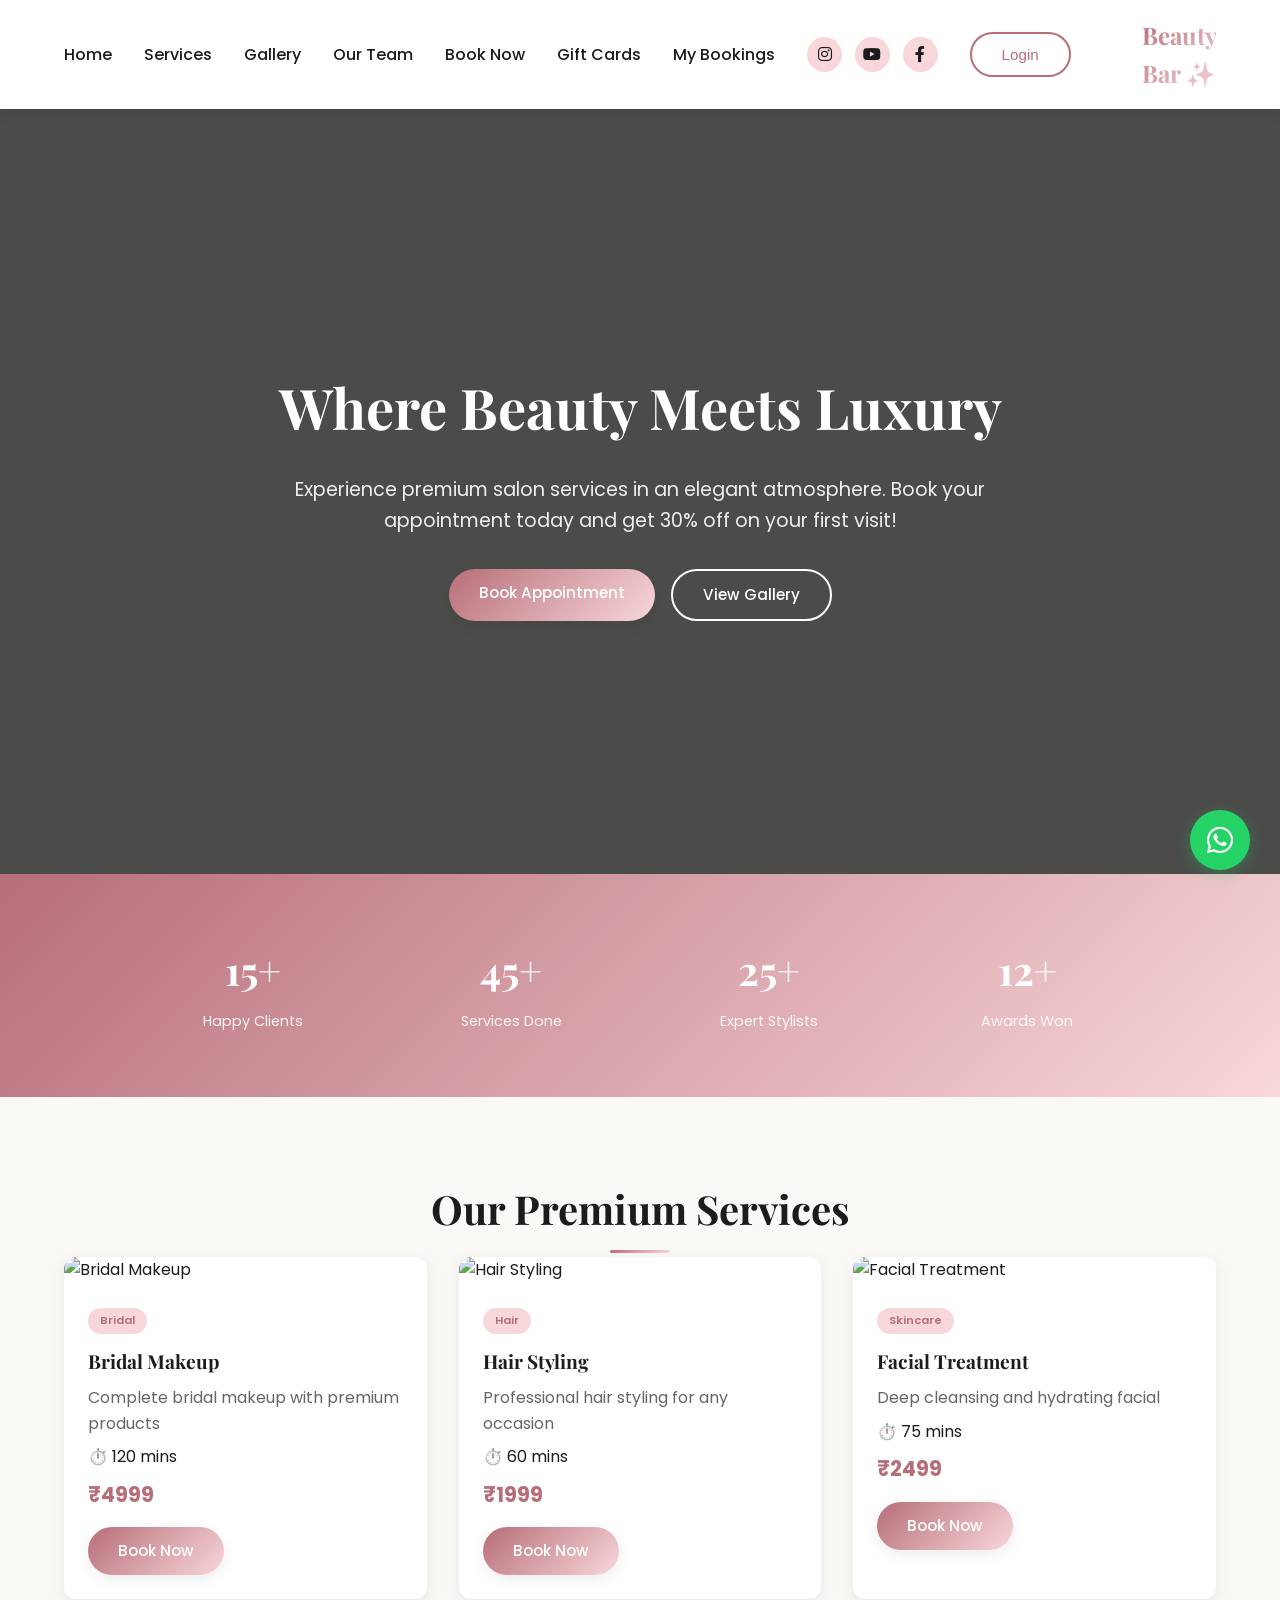
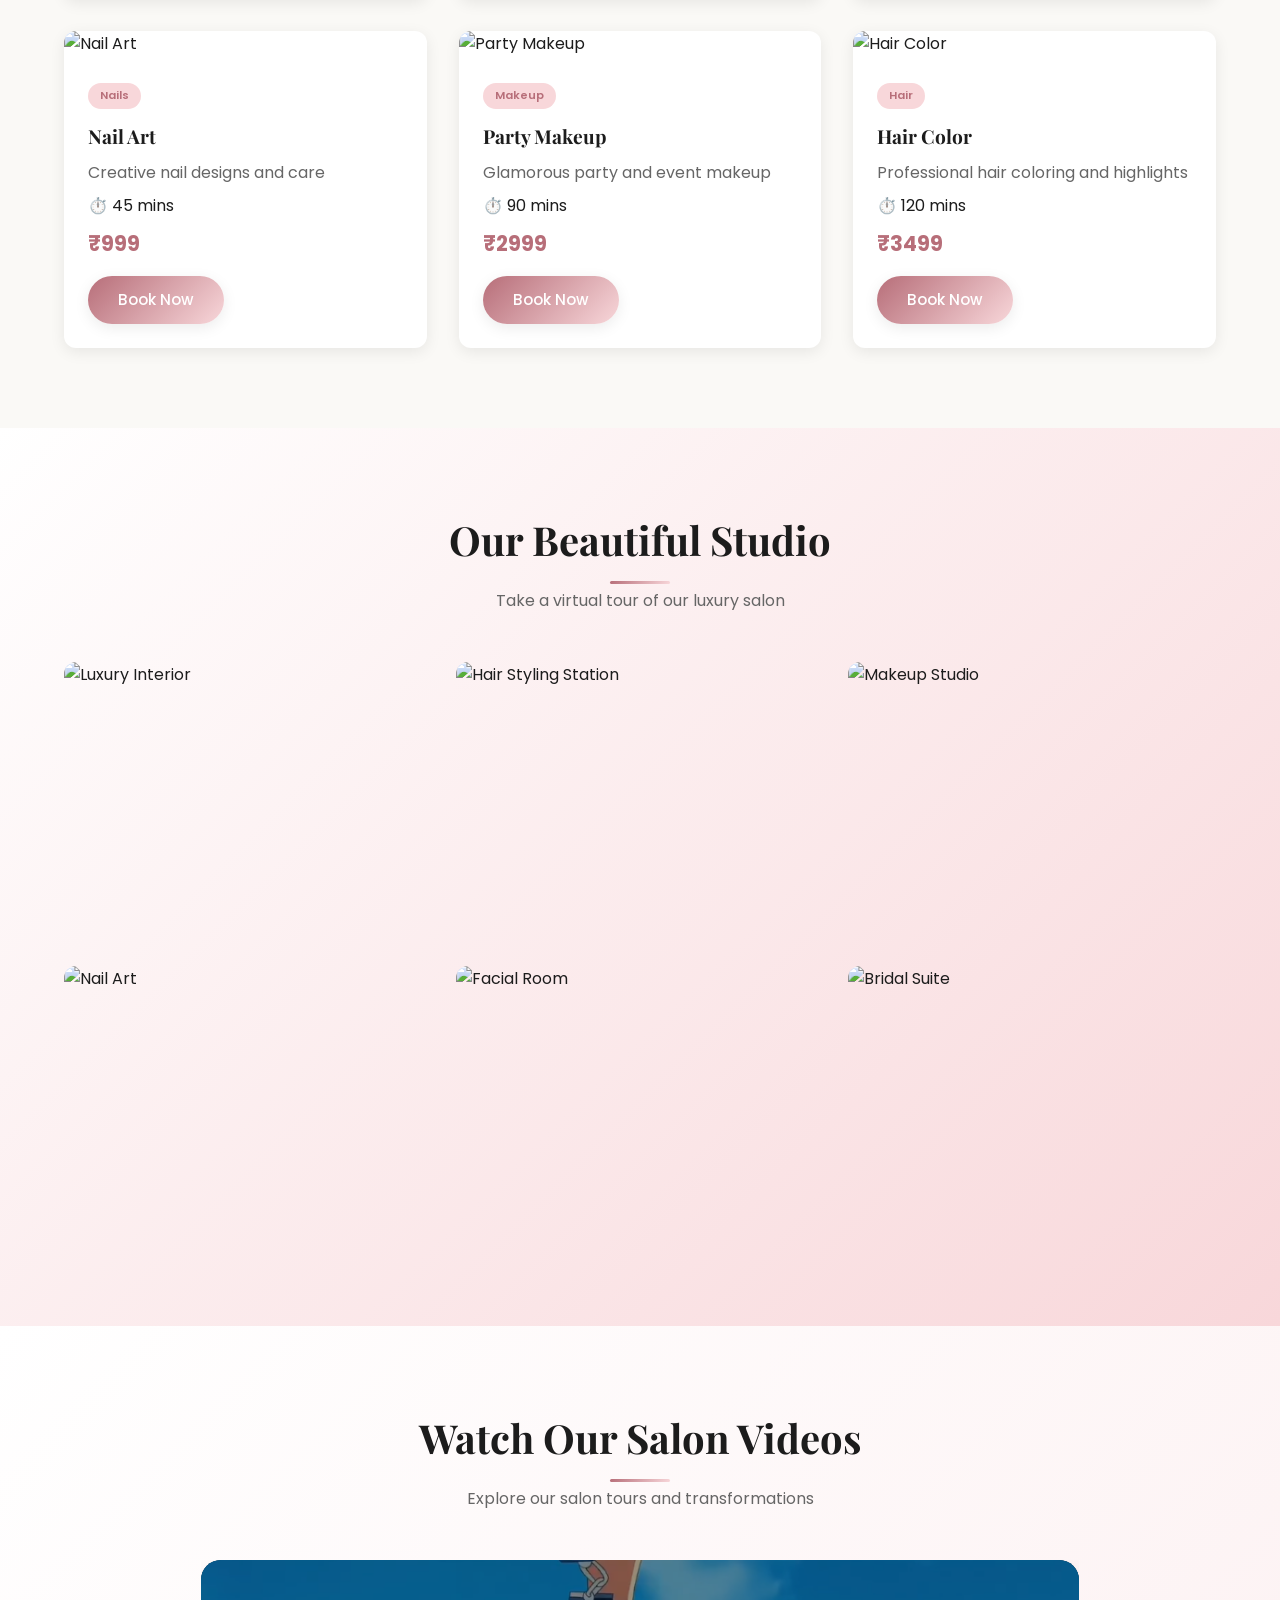
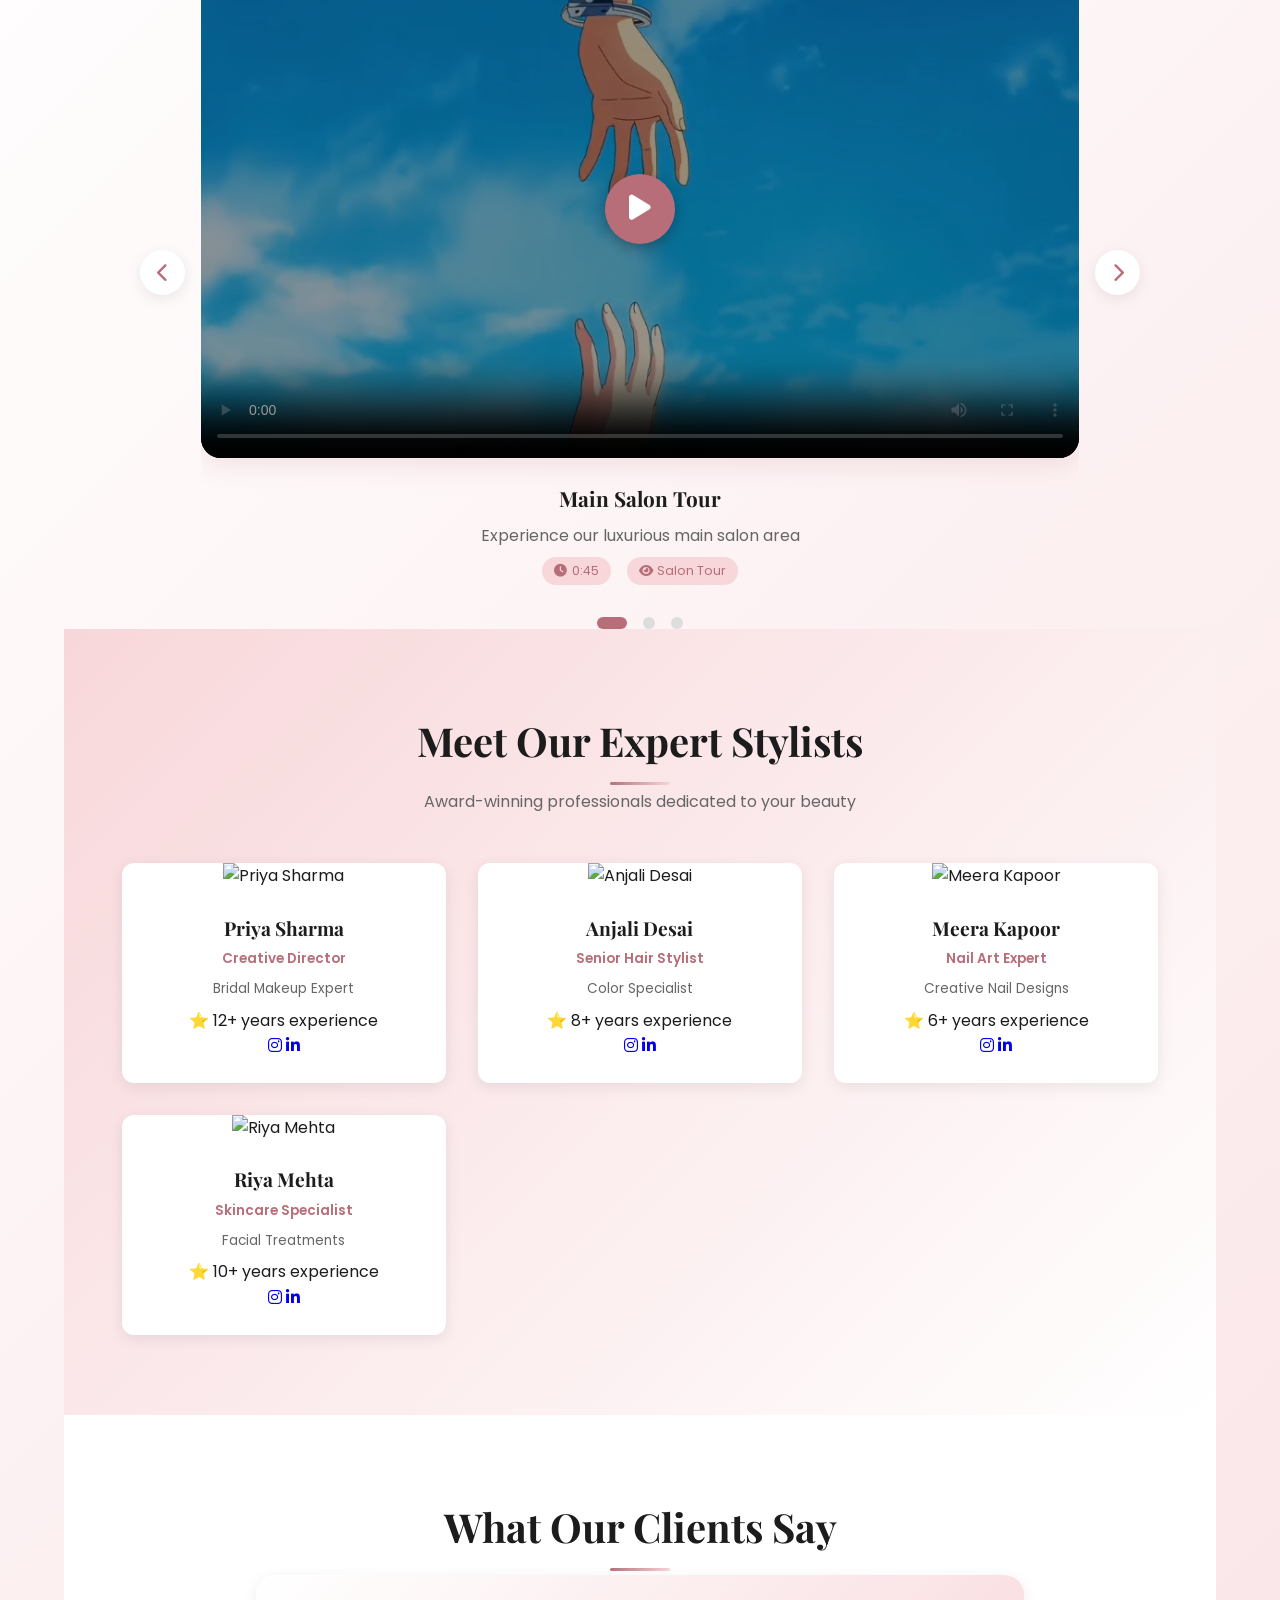
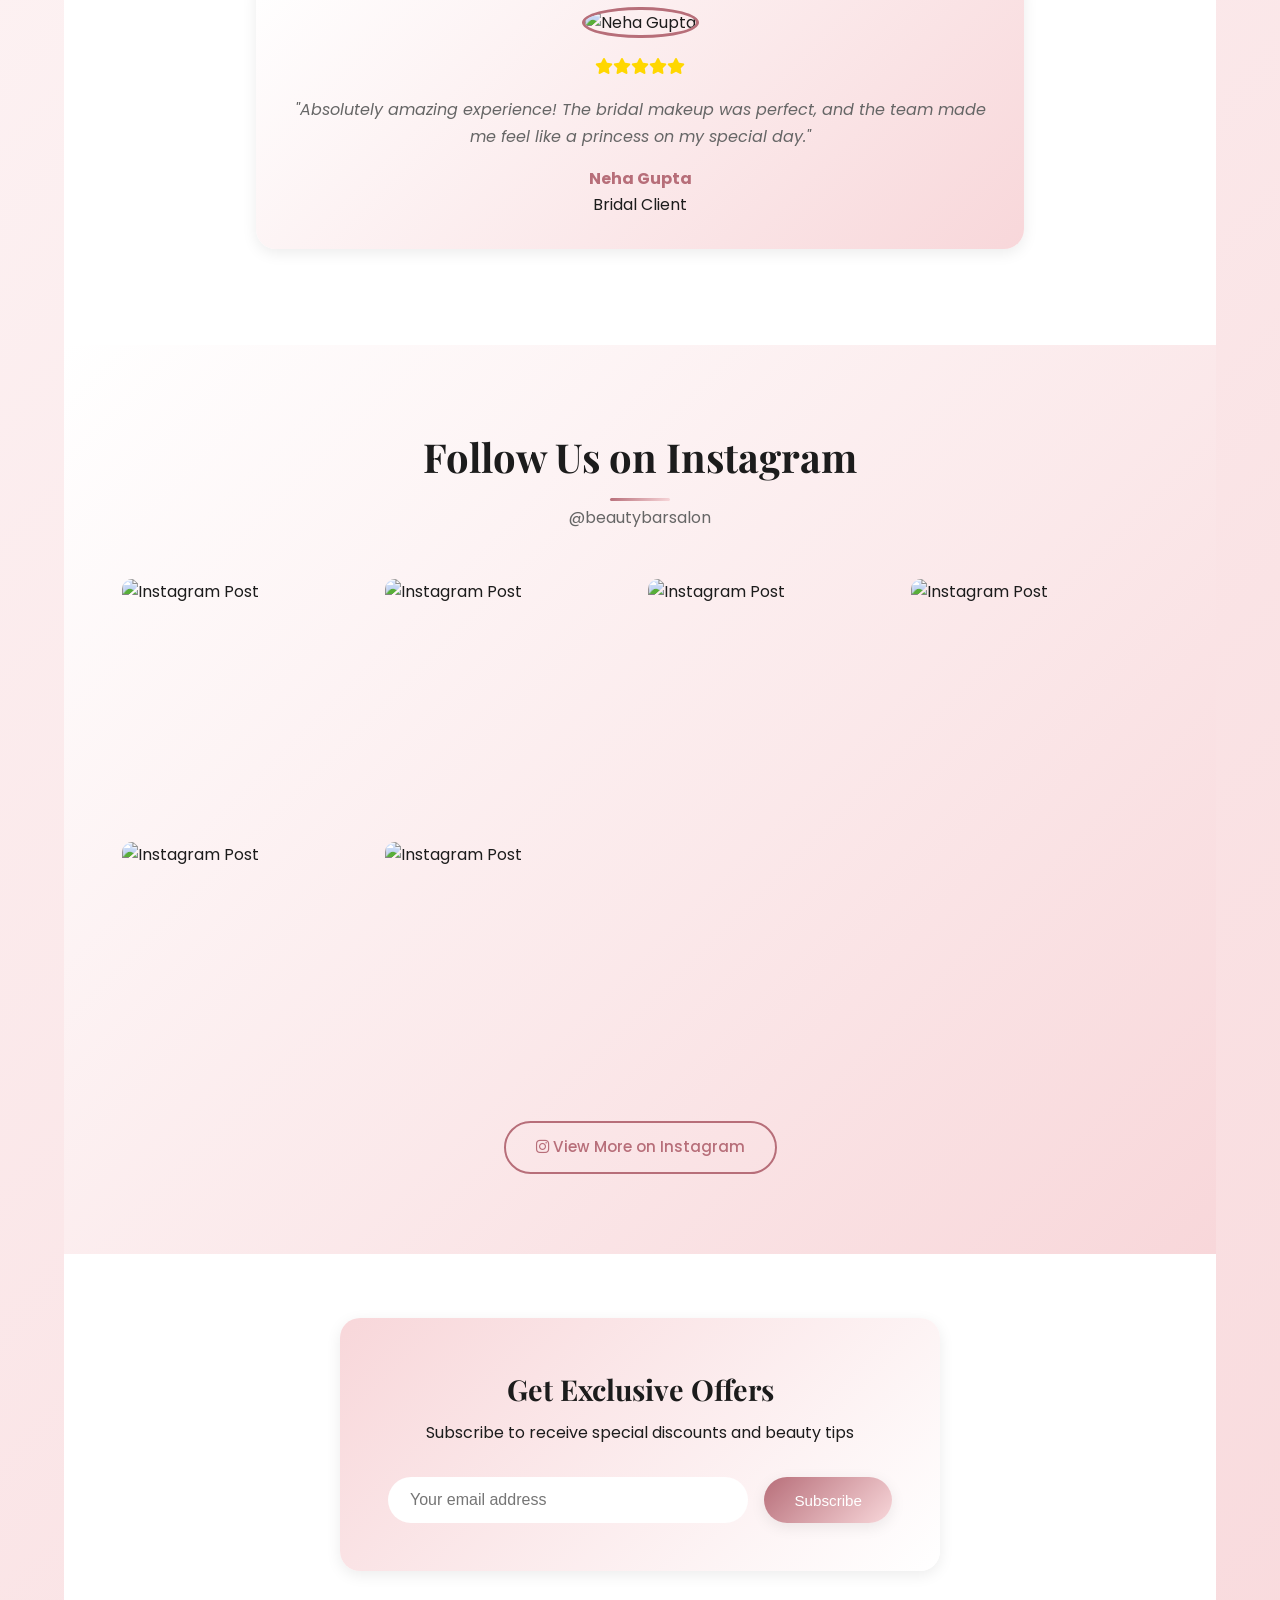
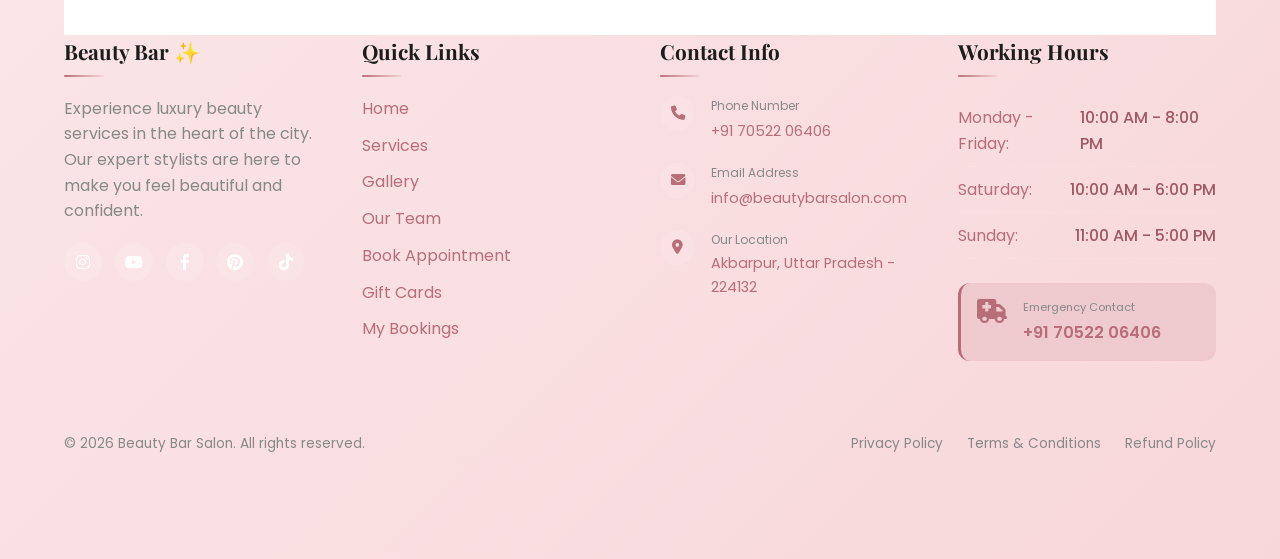
==== index.html @ d751dae3 "Update index.html" ====
<!DOCTYPE html>
<html lang="en">
<head>
    <meta charset="UTF-8">
    <meta name="viewport" content="width=device-width, initial-scale=1.0, viewport-fit=cover">
    <title>Beauty Bar Salon - Luxury Beauty Services</title>
    
    <!-- SEO Meta Tags -->
    <meta name="description" content="Experience luxury salon services at Beauty Bar Salon. Book appointments for bridal makeup, hair styling, facials, and more. Get 30% off on first visit!">
    <meta name="keywords" content="beauty salon, bridal makeup, hair styling, facial treatment, nail art, beauty bar">
    <meta name="author" content="Beauty Bar Salon">
    <meta name="theme-color" content="#B76E79">
    
    <!-- PWA Meta Tags -->
    <link rel="manifest" href="/manifest.json">
    <meta name="apple-mobile-web-app-capable" content="yes">
    <meta name="apple-mobile-web-app-status-bar-style" content="black-translucent">
    <meta name="apple-mobile-web-app-title" content="Beauty Bar">
    <link rel="apple-touch-icon" href="/icons/icon-192x192.png">
    <link rel="icon" type="image/png" sizes="192x192" href="/icons/icon-192x192.png">
    <link rel="icon" type="image/png" sizes="512x512" href="/icons/icon-512x512.png">
    <link rel="shortcut icon" href="/icons/favicon.ico" type="image/x-icon">
    
    <!-- Fonts & Stylesheets -->
    <link href="https://fonts.googleapis.com/css2?family=Playfair+Display:wght@400;500;600;700;800;900&family=Poppins:wght@300;400;500;600;700;800&display=swap" rel="stylesheet">
    <link rel="stylesheet" href="https://cdnjs.cloudflare.com/ajax/libs/font-awesome/6.0.0/css/all.min.css">
    <link rel="stylesheet" href="css/style.css">
</head>
<body>

    <!-- ============================================
         NAVBAR SECTION
    ============================================ -->
    <nav class="navbar">
        <!-- Hamburger Menu - LEFT SIDE -->
        <div class="hamburger" id="hamburgerMenu">
            <div class="bar"></div>
            <div class="bar"></div>
            <div class="bar"></div>
        </div>
        
        <!-- Logo - CENTER -->
        <a href="index.html" class="logo">Beauty Bar ✨</a>
        
        <!-- Mobile Login Button - RIGHT SIDE -->
        <div class="login-mobile">
            <button class="btn btn-outline" id="loginBtnMobile">Login</button>
        </div>
        
        <!-- Navigation Links -->
        <div class="nav-links" id="navLinks">
            <a href="index.html">Home</a>
            <a href="#services">Services</a>
            <a href="#gallery">Gallery</a>
            <a href="#team">Our Team</a>
            <a href="booking.html">Book Now</a>
            <a href="gift-card.html">Gift Cards</a>
            <a href="history.html">My Bookings</a>
            
            <div class="social-nav">
                <a href="https://www.instagram.com/sandhya.rathi6921" class="social-icon" target="_blank"><i class="fab fa-instagram"></i></a>
                <a href="#" class="social-icon" target="_blank"><i class="fab fa-youtube"></i></a>
                <a href="#" class="social-icon" target="_blank"><i class="fab fa-facebook-f"></i></a>
            </div>
            
            <button class="btn btn-outline" id="loginBtn">Login</button>
        </div>
    </nav>

    <!-- Floating WhatsApp Button -->
    <a href="https://wa.me/917052206406?text=Hello%20Beauty%20Bar%20Salon%2C%20I%20want%20to%20book%20an%20appointment" class="whatsapp-float" target="_blank">
        <i class="fab fa-whatsapp"></i>
    </a>

    <!-- Install App Button (PWA) -->
    <button id="installBtn" class="install-btn">
        <i class="fas fa-download"></i> Install App
    </button>

    <!-- ============================================
         HERO SECTION
    ============================================ -->
<!-- Hero Section with Background Image -->
<section class="hero" style="background-image: linear-gradient(rgba(0, 0, 0, 0.5), rgba(0, 0, 0, 0.5)), url('https://images.pexels.com/photos/3992872/pexels-photo-3992872.jpeg?w=1920&h=1080&fit=crop'); background-size: cover; background-position: center; background-repeat: no-repeat;">
    <div class="hero-content">
        <h1>Where Beauty <span>Meets Luxury</span></h1>
        <p>Experience premium salon services in an elegant atmosphere. Book your appointment today and get 30% off on your first visit!</p>
        <div class="hero-buttons">
            <a href="booking.html" class="btn btn-primary">Book Appointment</a>
            <a href="#gallery" class="btn btn-outline">View Gallery</a>
        </div>
    </div>
</section>
    <!-- ============================================
         STATS COUNTER SECTION
    ============================================ -->
    <section class="love-counter">
        <div class="counter-grid">
            <div class="counter-item">
                <div class="counter-number" id="happyClients">15,000+</div>
                <div class="counter-label">Happy Clients</div>
            </div>
            <div class="counter-item">
                <div class="counter-number" id="servicesDone">45,000+</div>
                <div class="counter-label">Services Done</div>
            </div>
            <div class="counter-item">
                <div class="counter-number" id="expertStylists">25+</div>
                <div class="counter-label">Expert Stylists</div>
            </div>
            <div class="counter-item">
                <div class="counter-number" id="awardsWon">12</div>
                <div class="counter-label">Awards Won</div>
            </div>
        </div>
    </section>

    <!-- ============================================
         SERVICES SECTION
    ============================================ -->
    <section class="services" id="services">
        <h2 class="section-title">Our Premium Services</h2>
        <div class="services-grid" id="services-grid">
            <div class="loading-spinner">
                <i class="fas fa-spinner fa-spin"></i> Loading services...
            </div>
        </div>
    </section>

    <!-- ============================================
         GALLERY SECTION
    ============================================ -->
    <section class="gallery-section" id="gallery">
        <h2 class="section-title">Our Beautiful Studio</h2>
        <p class="section-subtitle">Take a virtual tour of our luxury salon</p>
        <div class="gallery-grid" id="gallery-grid">
            <!-- Gallery will be loaded dynamically -->
        </div>
    </section>

    <!-- ============================================
         VIDEO TOUR SECTION
    ============================================ -->
    <!-- Video Gallery Section -->
<section class="video-gallery-section">
    <h2 class="section-title">Watch Our Salon Videos</h2>
    <p class="section-subtitle">Explore our salon tours and transformations</p>
    
    <!-- Video Slider Container -->
    <div class="video-slider-container">
        <button class="slider-nav prev" onclick="prevVideo()">
            <i class="fas fa-chevron-left"></i>
        </button>
        
        <div class="video-slider" id="videoSlider">
            <!-- Video 1 - Main Tour -->
            <div class="video-slide active">
                <div class="video-wrapper">
                    <video id="video1" controls playsinline preload="metadata" poster="assets/images/video-poster-1.png">
                        <source src="assets/tour.mp4" type="video/mp4">
                        Your browser does not support the video tag.
                    </video>
                    <div class="video-play-overlay" onclick="playVideo('video1')">
                        <div class="play-btn">
                            <i class="fas fa-play"></i>
                        </div>
                    </div>
                </div>
                <div class="video-info">
                    <h3>Main Salon Tour</h3>
                    <p>Experience our luxurious main salon area</p>
                    <div class="video-meta">
                        <span><i class="fas fa-clock"></i> 0:45</span>
                        <span><i class="fas fa-eye"></i> Salon Tour</span>
                    </div>
                </div>
            </div>
            
            <!-- Video 2 - Tour 1 -->
            <div class="video-slide">
                <div class="video-wrapper">
                    <video id="video2" controls playsinline preload="metadata" poster="assets/images/video-poster-2.png">
                        <source src="assets/tour1.mp4" type="video/mp4">
                        Your browser does not support the video tag.
                    </video>
                    <div class="video-play-overlay" onclick="playVideo('video2')">
                        <div class="play-btn">
                            <i class="fas fa-play"></i>
                        </div>
                    </div>
                </div>
                <div class="video-info">
                    <h3>Bridal Makeup Studio</h3>
                    <p>Watch our expert bridal makeup artists at work</p>
                    <div class="video-meta">
                        <span><i class="fas fa-clock"></i> 0:30</span>
                        <span><i class="fas fa-brush"></i> Bridal Special</span>
                    </div>
                </div>
            </div>
            
            <!-- Video 3 - Tour 2 -->
            <div class="video-slide">
                <div class="video-wrapper">
                    <video id="video3" controls playsinline preload="metadata" poster="assets/images/video-poster-3.png">
                        <source src="assets/tour2.mp4" type="video/mp4">
                        Your browser does not support the video tag.
                    </video>
                    <div class="video-play-overlay" onclick="playVideo('video3')">
                        <div class="play-btn">
                            <i class="fas fa-play"></i>
                        </div>
                    </div>
                </div>
                <div class="video-info">
                    <h3>Hair & Nail Studio</h3>
                    <p>Professional hair styling and nail art services</p>
                    <div class="video-meta">
                        <span><i class="fas fa-clock"></i> 0:35</span>
                        <span><i class="fas fa-cut"></i> Hair & Nails</span>
                    </div>
                </div>
            </div>
        </div>
        
        <button class="slider-nav next" onclick="nextVideo()">
            <i class="fas fa-chevron-right"></i>
        </button>
    </div>
    
    <!-- Slider Indicators -->
    <div class="slider-indicators" id="videoIndicators">
        <span class="indicator active" onclick="goToSlide(0)"></span>
        <span class="indicator" onclick="goToSlide(1)"></span>
        <span class="indicator" onclick="goToSlide(2)"></span>
    </div>
    
    <!-- Video Controls -->
    

<!-- Alternative: Grid View for Videos (Optional) -->
<section class="video-grid-section" style="display: none;">
    <h2 class="section-title">All Videos</h2>
    <div class="video-grid">
        <div class="video-card">
            <video controls preload="metadata">
                <source src="assets/tour.mp4" type="video/mp4">
            </video>
            <h4>Main Salon Tour</h4>
            <p>Experience our luxurious main salon area</p>
        </div>
        <div class="video-card">
            <video controls preload="metadata">
                <source src="assets/tour1.mp4" type="video/mp4">
            </video>
            <h4>Bridal Makeup Studio</h4>
            <p>Watch our expert bridal makeup artists at work</p>
        </div>
        <div class="video-card">
            <video controls preload="metadata">
                <source src="assets/tour2.mp4" type="video/mp4">
            </video>
            <h4>Hair & Nail Studio</h4>
            <p>Professional hair styling and nail art services</p>
        </div>
    </div>
  </section>

    <!-- ============================================
         TEAM SECTION
    ============================================ -->
    <section class="team-section" id="team">
        <h2 class="section-title">Meet Our Expert Stylists</h2>
        <p class="section-subtitle">Award-winning professionals dedicated to your beauty</p>
        <div class="team-grid" id="team-grid">
            <div class="loading-spinner">
                <i class="fas fa-spinner fa-spin"></i> Loading team...
            </div>
        </div>
    </section>

    <!-- ============================================
         TESTIMONIALS SECTION
    ============================================ -->
    <section class="testimonials">
        <h2 class="section-title">What Our Clients Say</h2>
        <div class="testimonials-slider" id="testimonials-slider">
            <!-- Testimonials will be loaded dynamically -->
        </div>
    </section>

    <!-- ============================================
         INSTAGRAM FEED
    ============================================ -->
    <section class="instagram-feed">
        <h2 class="section-title">Follow Us on Instagram</h2>
        <p class="section-subtitle">@beautybarsalon</p>
        <div class="instagram-grid" id="instagram-feed">
            <!-- Instagram feed will be loaded dynamically -->
        </div>
        <div class="instagram-view-more">
            <a href="https://instagram.com/beautybarsalon" target="_blank" class="btn btn-outline">
                <i class="fab fa-instagram"></i> View More on Instagram
            </a>
        </div>
    </section>

    <!-- ============================================
         NEWSLETTER SECTION
    ============================================ -->
    <section class="newsletter">
        <div class="newsletter-box">
            <h3>Get Exclusive Offers</h3>
            <p>Subscribe to receive special discounts and beauty tips</p>
            <form class="newsletter-form" onsubmit="return false;">
                <input type="email" class="newsletter-input" placeholder="Your email address" required>
                <button type="submit" class="btn btn-primary">Subscribe</button>
            </form>
        </div>
    </section>

    <!-- ============================================
         FOOTER
    ============================================ -->
    <footer>
    <div class="footer-container">
        <div class="footer-grid">
            <!-- About Section -->
            <div class="footer-section">
                <h3 class="footer-title">Beauty Bar ✨</h3>
                <p class="footer-description">Experience luxury beauty services in the heart of the city. Our expert stylists are here to make you feel beautiful and confident.</p>
                <div class="footer-social">
                    <a href="https://www.instagram.com/sandhya.rathi6921" class="social-link" target="_blank"><i class="fab fa-instagram"></i></a>
                    <a href="#" class="social-link" target="_blank"><i class="fab fa-youtube"></i></a>
                    <a href="#" class="social-link" target="_blank"><i class="fab fa-facebook-f"></i></a>
                    <a href="#" class="social-link" target="_blank"><i class="fab fa-pinterest"></i></a>
                    <a href="#" class="social-link" target="_blank"><i class="fab fa-tiktok"></i></a>
                </div>
            </div>

            <!-- Quick Links Section -->
            <div class="footer-section">
                <h3 class="footer-title">Quick Links</h3>
                <ul class="footer-links">
                    <li><a href="index.html">Home</a></li>
                    <li><a href="index.html#services">Services</a></li>
                    <li><a href="index.html#gallery">Gallery</a></li>
                    <li><a href="index.html#team">Our Team</a></li>
                    <li><a href="booking.html">Book Appointment</a></li>
                    <li><a href="gift-card.html">Gift Cards</a></li>
                    <li><a href="history.html">My Bookings</a></li>
                </ul>
            </div>

            <!-- Contact Info Section -->
            <div class="footer-section">
                <h3 class="footer-title">Contact Info</h3>
                <ul class="footer-contact">
                    <li>
                        <i class="fas fa-phone"></i>
                        <div>
                            <span>Phone Number</span>
                            <a href="tel:+917052206406">+91 70522 06406</a>
                        </div>
                    </li>
                    <li>
                        <i class="fas fa-envelope"></i>
                        <div>
                            <span>Email Address</span>
                            <a href="mailto:sk2940012@gmail.com">info@beautybarsalon.com</a>
                        </div>
                    </li>
                    <li>
                        <i class="fas fa-map-marker-alt"></i>
                        <div>
                            <span>Our Location</span>
                            <p>Akbarpur, Uttar Pradesh - 224132</p>
                        </div>
                    </li>
                </ul>
            </div>

            <!-- Working Hours Section -->
            <div class="footer-section">
                <h3 class="footer-title">Working Hours</h3>
                <ul class="footer-hours">
                    <li>
                        <span>Monday - Friday:</span>
                        <span>10:00 AM - 8:00 PM</span>
                    </li>
                    <li>
                        <span>Saturday:</span>
                        <span>10:00 AM - 6:00 PM</span>
                    </li>
                    <li>
                        <span>Sunday:</span>
                        <span>11:00 AM - 5:00 PM</span>
                    </li>
                </ul>
                <div class="footer-emergency">
                    <i class="fas fa-ambulance"></i>
                    <div>
                        <span>Emergency Contact</span>
                        <a href="tel:+917052206406">+91 70522 06406</a>
                    </div>
                </div>
            </div>
        </div>
        <!-- Bottom Bar -->
        <div class="footer-bottom">
            <div class="footer-bottom-content">
                <p>&copy; 2026 Beauty Bar Salon. All rights reserved.</p>
                <div class="footer-bottom-links">
                    <a href="#">Privacy Policy</a>
                    <a href="#">Terms & Conditions</a>
                    <a href="#">Refund Policy</a>
                </div>
            </div>
        </div>
    </div>
  </footer>
    <!-- ============================================
         LOGIN MODAL
    ============================================ -->
    <div class="modal" id="loginModal">
        <div class="modal-content">
            <span class="close-modal" id="closeModal">&times;</span>
            <h2 class="modal-title">Welcome to Beauty Bar ✨</h2>
            <div id="googleSignInButton" class="google-signin-container"></div>
            <div class="divider">
                <span>or</span>
            </div>
            <div class="google-login" id="googleLogin">
                <img src="https://www.google.com/favicon.ico" alt="Google">
                <span>Continue with Google</span>
            </div>
            <p class="modal-note">Only Gmail accounts are accepted for booking</p>
        </div>
    </div>
   <!-- ============================================
         SCRIPTS (Load in correct order)
    ============================================ -->
    <script src="js/data-service.js"></script>
    <script src="js/auth.js"></script>
    <script src="js/main.js"></script>
    <script src="js/gallery.js"></script>
    <script src="js/booking.js"></script>
</body>
</html>
---- css/style.css ----
/* BEAUTY BAR SALON - COMPLETE CSS
   Luxury Rose Gold Theme
   ============================================ */

/* CSS Variables */
:root {
    --primary: #B76E79;
    --primary-dark: #9e5a64;
    --primary-light: #d48a94;
    --secondary: #F8D7DA;
    --secondary-dark: #f0c4c8;
    --dark: #1C1C1C;
    --dark-light: #333333;
    --light: #FAF9F6;
    --white: #FFFFFF;
    --gray: #666666;
    --light-gray: #f5f5f5;
    --shadow: 0 4px 15px rgba(0, 0, 0, 0.08);
    --shadow-hover: 0 8px 25px rgba(183, 110, 121, 0.15);
    --gradient: linear-gradient(135deg, #B76E79, #F8D7DA);
    --gradient-dark: linear-gradient(135deg, #9e5a64, #f0c4c8);
    --font-heading: 'Playfair Display', serif;
    --font-body: 'Poppins', sans-serif;
    --border-radius: 12px;
    --border-radius-lg: 20px;
    --transition: all 0.3s ease;
}

/* Reset & Base */
* {
    margin: 0;
    padding: 0;
    box-sizing: border-box;
}

html {
    scroll-behavior: smooth;
}

body {
    font-family: var(--font-body);
    background-color: var(--light);
    color: var(--dark);
    line-height: 1.6;
    overflow-x: hidden;
}

/* Typography */
h1, h2, h3, h4, h5, h6 {
    font-family: var(--font-heading);
    font-weight: 700;
}

.section-title {
    font-size: 2.5rem;
    text-align: center;
    margin-bottom: 1rem;
    color: var(--dark);
    position: relative;
}

.section-title::after {
    content: '';
    position: absolute;
    bottom: -12px;
    left: 50%;
    transform: translateX(-50%);
    width: 60px;
    height: 3px;
    background: var(--gradient);
    border-radius: 3px;
}

.section-subtitle {
    text-align: center;
    color: var(--gray);
    margin-bottom: 3rem;
}

/* ============================================
   NAVBAR - HAMBURGER ON LEFT
   ============================================ */
.navbar {
    display: flex;
    justify-content: space-between;
    align-items: center;
    padding: 1rem 5%;
    background: var(--white);
    box-shadow: var(--shadow);
    position: sticky;
    top: 0;
    z-index: 1000;
}

.hamburger {
    display: none;
    flex-direction: column;
    justify-content: space-between;
    width: 28px;
    height: 22px;
    cursor: pointer;
    background: transparent;
    border: none;
    order: 1;
}

.hamburger .bar {
    width: 100%;
    height: 3px;
    background-color: var(--primary);
    border-radius: 10px;
    transition: var(--transition);
}

.logo {
    font-family: var(--font-heading);
    font-size: 1.5rem;
    font-weight: 700;
    background: var(--gradient);
    -webkit-background-clip: text;
    -webkit-text-fill-color: transparent;
    text-decoration: none;
    order: 2;
    text-align: center;
    flex: 1;
}

.login-mobile {
    display: none;
    order: 3;
}

.login-mobile .btn {
    padding: 8px 16px;
    font-size: 0.85rem;
}

/* Hamburger Animation */
.hamburger.active .bar:nth-child(1) {
    transform: translateY(8px) rotate(45deg);
}

.hamburger.active .bar:nth-child(2) {
    opacity: 0;
}

.hamburger.active .bar:nth-child(3) {
    transform: translateY(-8px) rotate(-45deg);
}

/* Navigation Links */
.nav-links {
    display: flex;
    align-items: center;
    gap: 2rem;
}

.nav-links a {
    text-decoration: none;
    color: var(--dark);
    font-weight: 500;
    transition: color 0.3s;
}

.nav-links a:hover {
    color: var(--primary);
}

.social-nav {
    display: flex;
    gap: 0.8rem;
}

.social-icon {
    width: 35px;
    height: 35px;
    border-radius: 50%;
    display: flex;
    align-items: center;
    justify-content: center;
    background: var(--secondary);
    color: var(--primary);
    text-decoration: none;
    transition: var(--transition);
}

.social-icon:hover {
    background: var(--primary);
    color: var(--white);
    transform: translateY(-2px);
}

/* ============================================
   BUTTONS
   ============================================ */
.btn {
    padding: 12px 30px;
    border: none;
    border-radius: 50px;
    font-size: 0.95rem;
    font-weight: 500;
    cursor: pointer;
    transition: var(--transition);
    text-decoration: none;
    display: inline-block;
    text-align: center;
}

.btn-primary {
    background: var(--gradient);
    color: var(--white);
    box-shadow: var(--shadow);
}

.btn-primary:hover {
    transform: translateY(-2px);
    box-shadow: var(--shadow-hover);
}

.btn-outline {
    background: transparent;
    border: 2px solid var(--primary);
    color: var(--primary);
}

.btn-outline:hover {
    background: var(--primary);
    color: var(--white);
    transform: translateY(-2px);
}

/* Hero Section - Background Image Style */
.hero {
    min-height: 85vh;
    display: flex;
    align-items: center;
    justify-content: center;
    text-align: center;
    padding: 2rem 5%;
    position: relative;
    background-size: cover;
    background-position: center;
    background-repeat: no-repeat;
}

/* Dark overlay for better text readability */
.hero::before {
    content: '';
    position: absolute;
    top: 0;
    left: 0;
    right: 0;
    bottom: 0;
    background: rgba(0, 0, 0, 0.4);
    z-index: 1;
}

.hero-content {
    position: relative;
    z-index: 2;
    max-width: 800px;
    margin: 0 auto;
    color: var(--white);
}

.hero-content h1 {
    font-size: 3.5rem;
    margin-bottom: 1.5rem;
    color: var(--white);
}

.hero-content h1 span {
    display: inline-block;
}

.hero-content p {
    font-size: 1.2rem;
    margin-bottom: 2rem;
    color: rgba(255, 255, 255, 0.9);
}

.hero-buttons {
    display: flex;
    gap: 1rem;
    justify-content: center;
    flex-wrap: wrap;
}

/* Button styles for hero (white text on dark background) */
.hero .btn-primary {
    background: var(--gradient);
    color: var(--white);
}

.hero .btn-outline {
    background: transparent;
    border: 2px solid var(--white);
    color: var(--white);
}

.hero .btn-outline:hover {
    background: var(--white);
    color: var(--primary);
    border-color: var(--white);
}

/* Responsive */
@media (max-width: 768px) {
    .hero {
        min-height: 70vh;
        padding: 3rem 5%;
    }
    
    .hero-content h1 {
        font-size: 2rem;
    }
    
    .hero-content p {
        font-size: 1rem;
    }
    
    .hero-buttons .btn {
        padding: 10px 20px;
        font-size: 0.9rem;
    }
}

@media (max-width: 480px) {
    .hero-content h1 {
        font-size: 1.6rem;
    }
    
    .hero-buttons {
        flex-direction: column;
        align-items: center;
    }
    
    .hero-buttons .btn {
        width: 100%;
        max-width: 250px;
    }
}
/* ============================================
   COUNTER SECTION
   ============================================ */
.love-counter {
    background: var(--gradient);
    padding: 4rem 5%;
    color: var(--white);
    text-align: center;
}

.counter-grid {
    display: grid;
    grid-template-columns: repeat(4, 1fr);
    gap: 2rem;
    max-width: 1000px;
    margin: 0 auto;
}

.counter-number {
    font-size: 2.5rem;
    font-weight: 700;
    font-family: var(--font-heading);
    margin-bottom: 0.5rem;
}

.counter-label {
    font-size: 0.9rem;
    opacity: 0.9;
}

/* ============================================
   SERVICES SECTION
   ============================================ */
.services {
    padding: 5rem 5%;
}

.services-grid {
    display: grid;
    grid-template-columns: repeat(auto-fill, minmax(320px, 1fr));
    gap: 2rem;
}

.service-card {
    background: var(--white);
    border-radius: var(--border-radius);
    overflow: hidden;
    box-shadow: var(--shadow);
    transition: var(--transition);
}

.service-card:hover {
    transform: translateY(-5px);
    box-shadow: var(--shadow-hover);
}

.service-image {
    width: 100%;
    height: 220px;
    object-fit: cover;
}

.service-content {
    padding: 1.5rem;
}

.service-category {
    display: inline-block;
    padding: 4px 12px;
    background: var(--secondary);
    border-radius: 20px;
    font-size: 0.7rem;
    font-weight: 600;
    color: var(--primary);
    margin-bottom: 0.75rem;
}

.service-title {
    font-size: 1.2rem;
    margin-bottom: 0.5rem;
}

.service-price {
    font-size: 1.3rem;
    font-weight: 700;
    color: var(--primary);
    margin-top: 0.5rem;
}

/* ============================================
   GALLERY SECTION
   ============================================ */
.gallery-section {
    padding: 5rem 5%;
    background: linear-gradient(135deg, #fff 0%, var(--secondary) 100%);
}

.gallery-grid {
    display: grid;
    grid-template-columns: repeat(auto-fill, minmax(300px, 1fr));
    gap: 1.5rem;
}

.gallery-item {
    position: relative;
    border-radius: var(--border-radius);
    overflow: hidden;
    cursor: pointer;
    height: 280px;
}

.gallery-item img {
    width: 100%;
    height: 100%;
    object-fit: cover;
    transition: transform 0.5s;
}

.gallery-item:hover img {
    transform: scale(1.05);
}

.gallery-overlay {
    position: absolute;
    bottom: 0;
    left: 0;
    right: 0;
    background: linear-gradient(to top, rgba(0,0,0,0.8), transparent);
    color: white;
    padding: 2rem 1rem 1rem;
    transform: translateY(100%);
    transition: transform 0.3s;
}

.gallery-item:hover .gallery-overlay {
    transform: translateY(0);
}

/* ============================================
   VIDEO SECTION
   ============================================ */
/* ============================================
   VIDEO GALLERY STYLES
   ============================================ */

.video-gallery-section {
    padding: 5rem 5%;
    background: linear-gradient(135deg, var(--white) 0%, var(--secondary) 100%);
}

.video-slider-container {
    position: relative;
    max-width: 1000px;
    margin: 0 auto;
    display: flex;
    align-items: center;
    gap: 1rem;
}

.video-slider {
    flex: 1;
    overflow: hidden;
    position: relative;
    min-height: 450px;
}

.video-slide {
    display: none;
    animation: fadeIn 0.5s ease;
}

.video-slide.active {
    display: block;
}

@keyframes fadeIn {
    from {
        opacity: 0;
        transform: translateX(20px);
    }
    to {
        opacity: 1;
        transform: translateX(0);
    }
}

.video-wrapper {
    position: relative;
    border-radius: 20px;
    overflow: hidden;
    box-shadow: var(--shadow-hover);
    background: #000;
    cursor: pointer;
}

.video-wrapper video {
    width: 100%;
    height: auto;
    display: block;
}

.video-play-overlay {
    position: absolute;
    top: 0;
    left: 0;
    right: 0;
    bottom: 0;
    background: rgba(0, 0, 0, 0.4);
    display: flex;
    align-items: center;
    justify-content: center;
    transition: var(--transition);
    cursor: pointer;
}

.video-play-overlay.hide {
    opacity: 0;
    visibility: hidden;
}

.play-btn {
    width: 70px;
    height: 70px;
    background: var(--primary);
    border-radius: 50%;
    display: flex;
    align-items: center;
    justify-content: center;
    color: white;
    font-size: 1.8rem;
    cursor: pointer;
    transition: var(--transition);
    box-shadow: 0 4px 15px rgba(0, 0, 0, 0.3);
}

.play-btn:hover {
    transform: scale(1.1);
    background: var(--primary-dark);
}

/* Video Info */
.video-info {
    margin-top: 1.5rem;
    text-align: center;
}

.video-info h3 {
    font-size: 1.3rem;
    margin-bottom: 0.5rem;
    color: var(--dark);
}

.video-info p {
    color: var(--gray);
    margin-bottom: 0.5rem;
}

.video-meta {
    display: flex;
    justify-content: center;
    gap: 1rem;
    margin-top: 0.5rem;
}

.video-meta span {
    display: inline-flex;
    align-items: center;
    gap: 0.3rem;
    background: var(--secondary);
    padding: 4px 12px;
    border-radius: 20px;
    font-size: 0.8rem;
    color: var(--primary);
}

/* Slider Navigation */
.slider-nav {
    width: 45px;
    height: 45px;
    background: white;
    border: none;
    border-radius: 50%;
    cursor: pointer;
    transition: var(--transition);
    box-shadow: var(--shadow);
    color: var(--primary);
    font-size: 1.2rem;
    display: flex;
    align-items: center;
    justify-content: center;
    z-index: 10;
}

.slider-nav:hover {
    background: var(--primary);
    color: white;
    transform: scale(1.05);
}

/* Slider Indicators */
.slider-indicators {
    display: flex;
    justify-content: center;
    gap: 1rem;
    margin-top: 2rem;
}

.indicator {
    width: 12px;
    height: 12px;
    border-radius: 50%;
    background: #ddd;
    cursor: pointer;
    transition: var(--transition);
}

.indicator.active {
    background: var(--primary);
    width: 30px;
    border-radius: 10px;
}

.indicator:hover {
    background: var(--primary);
    transform: scale(1.2);
}

/* Video Gallery Controls */
.video-gallery-controls {
    display: flex;
    justify-content: center;
    gap: 1rem;
    margin-top: 2rem;
    flex-wrap: wrap;
}

.video-control-btn {
    padding: 10px 24px;
    background: var(--white);
    border: 2px solid var(--primary);
    border-radius: 30px;
    cursor: pointer;
    font-weight: 500;
    color: var(--primary);
    transition: var(--transition);
}

.video-control-btn:hover {
    background: var(--primary);
    color: white;
    transform: translateY(-2px);
}

/* Alternative Grid View */
.video-grid {
    display: grid;
    grid-template-columns: repeat(auto-fit, minmax(320px, 1fr));
    gap: 2rem;
    max-width: 1200px;
    margin: 0 auto;
}

.video-card {
    background: var(--white);
    border-radius: 15px;
    overflow: hidden;
    box-shadow: var(--shadow);
    transition: var(--transition);
}

.video-card:hover {
    transform: translateY(-5px);
    box-shadow: var(--shadow-hover);
}

.video-card video {
    width: 100%;
    display: block;
}

.video-card h4 {
    padding: 1rem 1rem 0.5rem;
    font-size: 1.1rem;
}

.video-card p {
    padding: 0 1rem 1rem;
    color: var(--gray);
    font-size: 0.85rem;
}

/* Responsive */
@media (max-width: 768px) {
    .video-slider-container {
        gap: 0.5rem;
    }
    
    .slider-nav {
        width: 35px;
        height: 35px;
        font-size: 1rem;
    }
    
    .play-btn {
        width: 50px;
        height: 50px;
        font-size: 1.2rem;
    }
    
    .video-info h3 {
        font-size: 1rem;
    }
    
    .video-meta span {
        font-size: 0.7rem;
    }
    
    .video-control-btn {
        padding: 8px 16px;
        font-size: 0.8rem;
    }
}

/* ============================================
   TEAM SECTION
   ============================================ */
.team-section {
    padding: 5rem 5%;
    background: linear-gradient(135deg, var(--secondary) 0%, #fff 100%);
}

.team-grid {
    display: grid;
    grid-template-columns: repeat(auto-fill, minmax(280px, 1fr));
    gap: 2rem;
}

.team-card {
    background: var(--white);
    border-radius: var(--border-radius);
    overflow: hidden;
    text-align: center;
    transition: var(--transition);
    box-shadow: var(--shadow);
}

.team-card:hover {
    transform: translateY(-5px);
    box-shadow: var(--shadow-hover);
}

.team-image {
    width: 100%;
    height: 280px;
    object-fit: cover;
}

.team-info {
    padding: 1.5rem;
}

.team-info h3 {
    font-size: 1.2rem;
    margin-bottom: 0.3rem;
}

.position {
    color: var(--primary);
    font-weight: 600;
    font-size: 0.85rem;
    margin-bottom: 0.5rem;
}

.specialty {
    color: var(--gray);
    font-size: 0.85rem;
    margin-bottom: 0.5rem;
}

/* ============================================
   TESTIMONIALS
   ============================================ */
.testimonials {
    padding: 5rem 5%;
    background: var(--white);
}

.testimonials-slider {
    max-width: 800px;
    margin: 0 auto;
}

.testimonial-card {
    background: linear-gradient(135deg, #fff, var(--secondary));
    padding: 2rem;
    border-radius: var(--border-radius-lg);
    text-align: center;
    margin: 1rem;
    box-shadow: var(--shadow);
}

.testimonial-image {
    width: 80px;
    height: 80px;
    border-radius: 50%;
    object-fit: cover;
    margin: 0 auto 1rem;
    border: 3px solid var(--primary);
}

.testimonial-text {
    font-style: italic;
    color: var(--gray);
    margin-bottom: 1rem;
    line-height: 1.7;
}

.testimonial-author {
    font-weight: 700;
    color: var(--primary);
}

.testimonial-rating {
    color: #FFD700;
    margin-bottom: 1rem;
}

/* ============================================
   INSTAGRAM FEED
   ============================================ */
.instagram-feed {
    padding: 5rem 5%;
    background: linear-gradient(135deg, #fff 0%, var(--secondary) 100%);
}

.instagram-grid {
    display: grid;
    grid-template-columns: repeat(auto-fill, minmax(200px, 1fr));
    gap: 1rem;
    margin-bottom: 2rem;
}

.instagram-item {
    position: relative;
    border-radius: 10px;
    overflow: hidden;
    aspect-ratio: 1;
    cursor: pointer;
}

.instagram-item img {
    width: 100%;
    height: 100%;
    object-fit: cover;
    transition: transform 0.3s;
}

.instagram-item:hover img {
    transform: scale(1.05);
}

.instagram-overlay {
    position: absolute;
    top: 0;
    left: 0;
    right: 0;
    bottom: 0;
    background: rgba(183, 110, 121, 0.8);
    display: flex;
    align-items: center;
    justify-content: center;
    gap: 1rem;
    opacity: 0;
    transition: opacity 0.3s;
    color: white;
}

.instagram-item:hover .instagram-overlay {
    opacity: 1;
}

.instagram-view-more {
    text-align: center;
}

/* ============================================
   NEWSLETTER
   ============================================ */
.newsletter {
    padding: 4rem 5%;
    background: var(--white);
    text-align: center;
}

.newsletter-box {
    max-width: 600px;
    margin: 0 auto;
    padding: 3rem;
    background: linear-gradient(135deg, var(--secondary), #fff);
    border-radius: var(--border-radius-lg);
    box-shadow: var(--shadow);
}

.newsletter-box h3 {
    font-size: 1.8rem;
    margin-bottom: 0.5rem;
}

.newsletter-form {
    display: flex;
    gap: 1rem;
    margin-top: 2rem;
}

.newsletter-input {
    flex: 1;
    padding: 12px 20px;
    border: 2px solid transparent;
    border-radius: 50px;
    font-size: 1rem;
    transition: var(--transition);
}

.newsletter-input:focus {
    outline: none;
    border-color: var(--primary);
}

/* ============================================
   FOOTER
   ============================================ */
.footer {
    background: var(--dark);
    color: var(--white);
    padding: 4rem 5% 0;
    margin-top: 0;
}

.footer-container {
    max-width: 1200px;
    margin: 0 auto;
}

.footer-grid {
    display: grid;
    grid-template-columns: repeat(auto-fit, minmax(250px, 1fr));
    gap: 2.5rem;
    margin-bottom: 3rem;
}

.footer-title {
    font-family: var(--font-heading);
    font-size: 1.3rem;
    margin-bottom: 1.2rem;
    color: black solid;
    position: relative;
    padding-bottom: 0.5rem;
}

.footer-title::after {
    content: '';
    position: absolute;
    bottom: 0;
    left: 0;
    width: 40px;
    height: 2px;
    background: var(--gradient);
    border-radius: 2px;
}

.footer-description {
    color: #888;
    line-height: 1.6;
    margin-bottom: 1.2rem;
}

/* Social Links */
.footer-social {
    display: flex;
    gap: 0.8rem;
    flex-wrap: wrap;
}

.social-link {
    width: 38px;
    height: 38px;
    border-radius: 50%;
    background: rgba(255, 255, 255, 0.1);
    display: flex;
    align-items: center;
    justify-content: center;
    color: var(--white);
    text-decoration: none;
    transition: var(--transition);
}

.social-link:hover {
    background: var(--primary);
    transform: translateY(-3px);
}

/* Footer Links */
.footer-links {
    list-style: none;
    padding: 0;
}

.footer-links li {
    margin-bottom: 0.7rem;
}

.footer-links a {
    color: #B76E79;
    text-decoration: none;
    transition: var(--transition);
    display: inline-block;
}

.footer-links a:hover {
    color: var(--primary);
    transform: translateX(5px);
}

/* Contact Info */
.footer-contact {
    list-style: none;
    padding: 0;
}

.footer-contact li {
    display: flex;
    gap: 1rem;
    margin-bottom: 1.2rem;
}

.footer-contact li i {
    width: 35px;
    height: 35px;
    background: rgba(255, 255, 255, 0.1);
    border-radius: 50%;
    display: flex;
    align-items: center;
    justify-content: center;
    color: var(--primary);
    font-size: 0.9rem;
}

.footer-contact li div {
    flex: 1;
}

.footer-contact li span {
    display: block;
    font-size: 0.75rem;
    color: #888;
    margin-bottom: 0.2rem;
}

.footer-contact li a,
.footer-contact li p {
    color: #B76E79;
    text-decoration: none;
    font-size: 0.9rem;
}

.footer-contact li a:hover {
    color: var(--primary);
}

/* Working Hours */
.footer-hours {
    list-style: none;
    padding: 0;
}

.footer-hours li {
    display: flex;
    justify-content: space-between;
    padding: 0.6rem 0;
    border-bottom: 1px dashed rgba(255, 255, 255, 0.1);
}

.footer-hours li span:first-child {
    color: #B76E79;
}

.footer-hours li span:last-child {
    color: #9e5a64;
    font-weight: 500;
}

/* Emergency Contact */
.footer-emergency {
    display: flex;
    gap: 1rem;
    margin-top: 1.5rem;
    padding: 1rem;
    background: rgba(183, 110, 121, 0.15);
    border-radius: 12px;
    border-left: 3px solid var(--primary);
}

.footer-emergency i {
    font-size: 1.5rem;
    color: var(--primary);
}

.footer-emergency div span {
    display: block;
    font-size: 0.7rem;
    color: #888;
    margin-bottom: 0.2rem;
}

.footer-emergency a {
    color: var(--primary);
    text-decoration: none;
    font-weight: 600;
    font-size: 1rem;
}


/* Bottom Bar */
.footer-bottom {
    padding: 1.5rem 0;
}

.footer-bottom-content {
    display: flex;
    justify-content: space-between;
    align-items: center;
    flex-wrap: wrap;
    gap: 1rem;
}

.footer-bottom p {
    color: #888;
    font-size: 0.85rem;
}

.footer-bottom-links {
    display: flex;
    gap: 1.5rem;
}

.footer-bottom-links a {
    color: #888;
    text-decoration: none;
    font-size: 0.85rem;
    transition: color 0.3s;
}

.footer-bottom-links a:hover {
    color: var(--primary);
}

/* Responsive Footer */
@media (max-width: 768px) {
    .footer {
        padding: 3rem 5% 0;
    }
    
    .footer-grid {
        gap: 1.5rem;
    }
    
    .footer-newsletter-form {
        flex-direction: column;
    }
    
    .footer-newsletter-form button {
        width: 100%;
    }
    
    .footer-bottom-content {
        flex-direction: column;
        text-align: center;
    }
    
    .footer-bottom-links {
        justify-content: center;
    }
    
    .footer-contact li {
        flex-direction: column;
        text-align: center;
        gap: 0.5rem;
    }
    
    .footer-contact li i {
        margin: 0 auto;
    }
    
    .footer-title::after {
        left: 50%;
        transform: translateX(-50%);
    }
    
    .footer-section {
        text-align: center;
    }
    
    .footer-social {
        justify-content: center;
  }
}

/* ============================================
   FLOATING WHATSAPP
   ============================================ */
.whatsapp-float {
    position: fixed;
    bottom: 30px;
    right: 30px;
    background: #25D366;
    color: white;
    width: 60px;
    height: 60px;
    border-radius: 50%;
    display: flex;
    align-items: center;
    justify-content: center;
    font-size: 30px;
    box-shadow: 0 4px 15px rgba(37, 211, 102, 0.3);
    transition: var(--transition);
    z-index: 999;
    text-decoration: none;
}

.whatsapp-float:hover {
    transform: scale(1.1);
}

/* ============================================
   INSTALL BUTTON (PWA)
   ============================================ */
.install-btn {
    position: fixed;
    bottom: 100px;
    left: 30px;
    background: var(--gradient);
    color: white;
    border: none;
    border-radius: 50px;
    padding: 12px 20px;
    cursor: pointer;
    z-index: 998;
    display: none;
    font-weight: 500;
    gap: 8px;
    align-items: center;
    box-shadow: var(--shadow);
}

/* ============================================
   MODAL
   ============================================ */
.modal {
    display: none;
    position: fixed;
    top: 0;
    left: 0;
    width: 100%;
    height: 100%;
    background: rgba(0, 0, 0, 0.5);
    z-index: 2000;
    align-items: center;
    justify-content: center;
}

.modal.active {
    display: flex;
}

.modal-content {
    background: var(--white);
    padding: 2rem;
    border-radius: var(--border-radius-lg);
    max-width: 400px;
    width: 90%;
    position: relative;
    text-align: center;
}

.close-modal {
    position: absolute;
    top: 1rem;
    right: 1rem;
    font-size: 1.5rem;
    cursor: pointer;
    color: var(--gray);
}

.close-modal:hover {
    color: var(--primary);
}

.google-login {
    display: flex;
    align-items: center;
    justify-content: center;
    gap: 12px;
    width: 100%;
    padding: 12px;
    background: white;
    border: 2px solid #ddd;
    border-radius: 50px;
    cursor: pointer;
    transition: var(--transition);
}

.google-login:hover {
    border-color: var(--primary);
    background: var(--secondary);
}

.google-login img {
    width: 20px;
}

.divider {
    margin: 1rem 0;
    position: relative;
}

.divider span {
    background: white;
    padding: 0 10px;
    color: #999;
}

.modal-note {
    font-size: 0.8rem;
    color: #999;
    margin-top: 1rem;
}

/* ============================================
   LOADING SPINNER
   ============================================ */
.loading-spinner {
    text-align: center;
    padding: 3rem;
    color: var(--primary);
}

/* ============================================
   RESPONSIVE DESIGN
   ============================================ */
@media (max-width: 992px) {
    .hero-content h1 {
        font-size: 2.5rem;
    }
    
    .hero {
        flex-direction: column;
        text-align: center;
        padding: 3rem 5%;
    }
    
    .hero-buttons {
        justify-content: center;
    }
    
    .counter-grid {
        grid-template-columns: repeat(2, 1fr);
    }
}

@media (max-width: 768px) {
    /* Mobile Menu */
    .hamburger {
        display: flex;
    }
    
    .logo {
        font-size: 1.2rem;
    }
    
    .login-mobile {
        display: block;
    }
    
    .nav-links {
        position: fixed;
        top: 0;
        left: -280px;
        width: 280px;
        height: 100vh;
        background: var(--white);
        flex-direction: column;
        align-items: flex-start;
        gap: 0;
        padding: 80px 1.5rem 2rem;
        transition: left 0.3s ease;
        box-shadow: 2px 0 20px rgba(0,0,0,0.1);
        z-index: 999;
    }
    
    .nav-links.active {
        left: 0;
    }
    
    .nav-links a {
        padding: 0.75rem 0;
        width: 100%;
        border-bottom: 1px solid #eee;
    }
    
    .social-nav {
        margin: 1rem 0;
    }
    
    .nav-links .btn-outline {
        display: none;
    }
    
    /* Hero */
    .hero-content h1 {
        font-size: 2rem;
    }
    
    .hero-content p {
        font-size: 0.95rem;
    }
    
    /* Sections */
    .section-title {
        font-size: 1.8rem;
    }
    
    .services-grid,
    .team-grid {
        grid-template-columns: 1fr;
    }
    
    .gallery-grid {
        grid-template-columns: repeat(auto-fill, minmax(250px, 1fr));
    }
    
    .counter-number {
        font-size: 1.8rem;
    }
    
    .newsletter-form {
        flex-direction: column;
    }
    
    .newsletter-input {
        width: 100%;
    }
    
    .footer-content {
        grid-template-columns: 1fr;
        text-align: center;
    }
    
    .footer-social {
        justify-content: center;
    }
    
    .whatsapp-float {
        width: 50px;
        height: 50px;
        font-size: 25px;
        bottom: 20px;
        right: 20px;
    }
    
    .install-btn {
        bottom: 80px;
        left: 50%;
        transform: translateX(-50%);
        white-space: nowrap;
    }
}

@media (max-width: 480px) {
    .hero-content h1 {
        font-size: 1.6rem;
    }
    
    .section-title {
        font-size: 1.5rem;
    }
    
    .counter-grid {
        grid-template-columns: 1fr;
    }
    
    .counter-number {
        font-size: 1.5rem;
    }
    
    .btn {
        padding: 8px 20px;
        font-size: 0.85rem;
    }
}

@media (min-width: 769px) {
    .hamburger,
    .login-mobile {
        display: none !important;
    }
    
    .nav-links {
        display: flex !important;
        position: static;
        width: auto;
        height: auto;
        background: transparent;
        flex-direction: row;
        padding: 0;
        box-shadow: none;
    }
    
    .logo {
        flex: 0;
        text-align: left;
    }
}
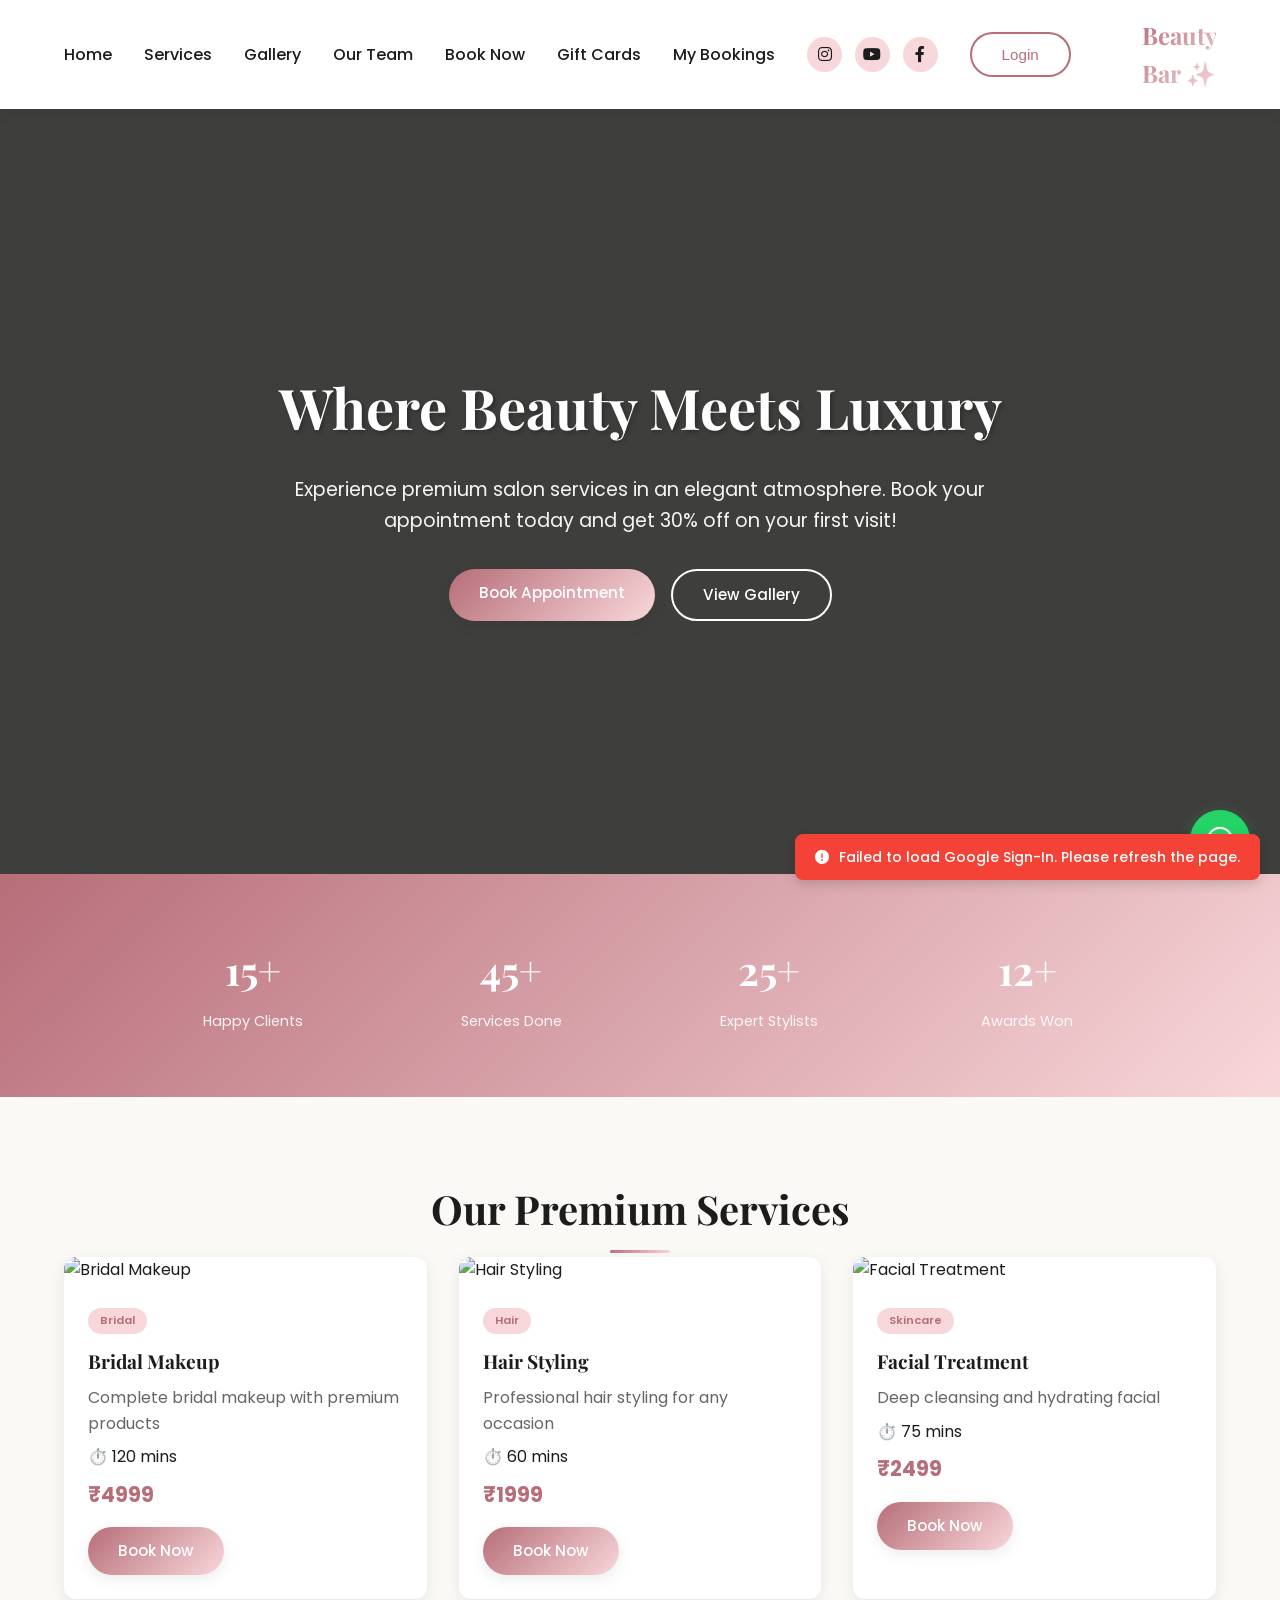
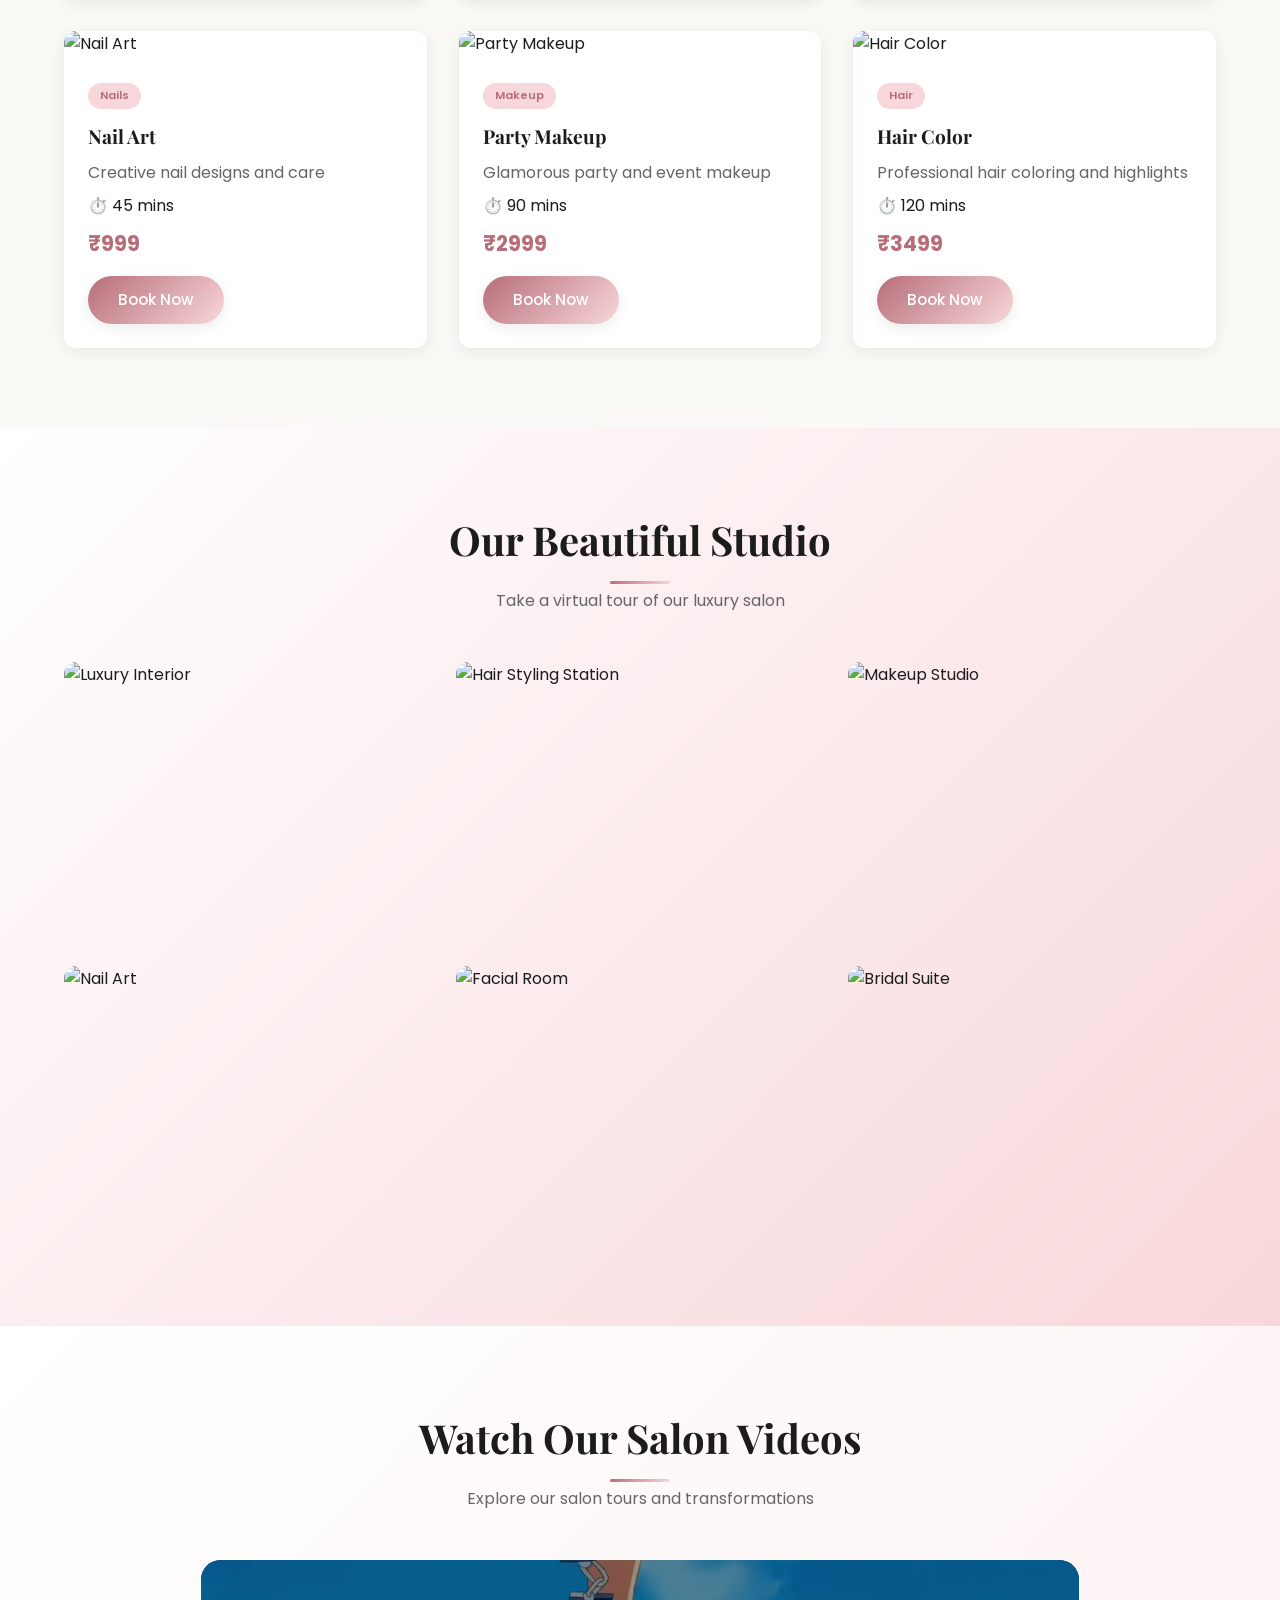
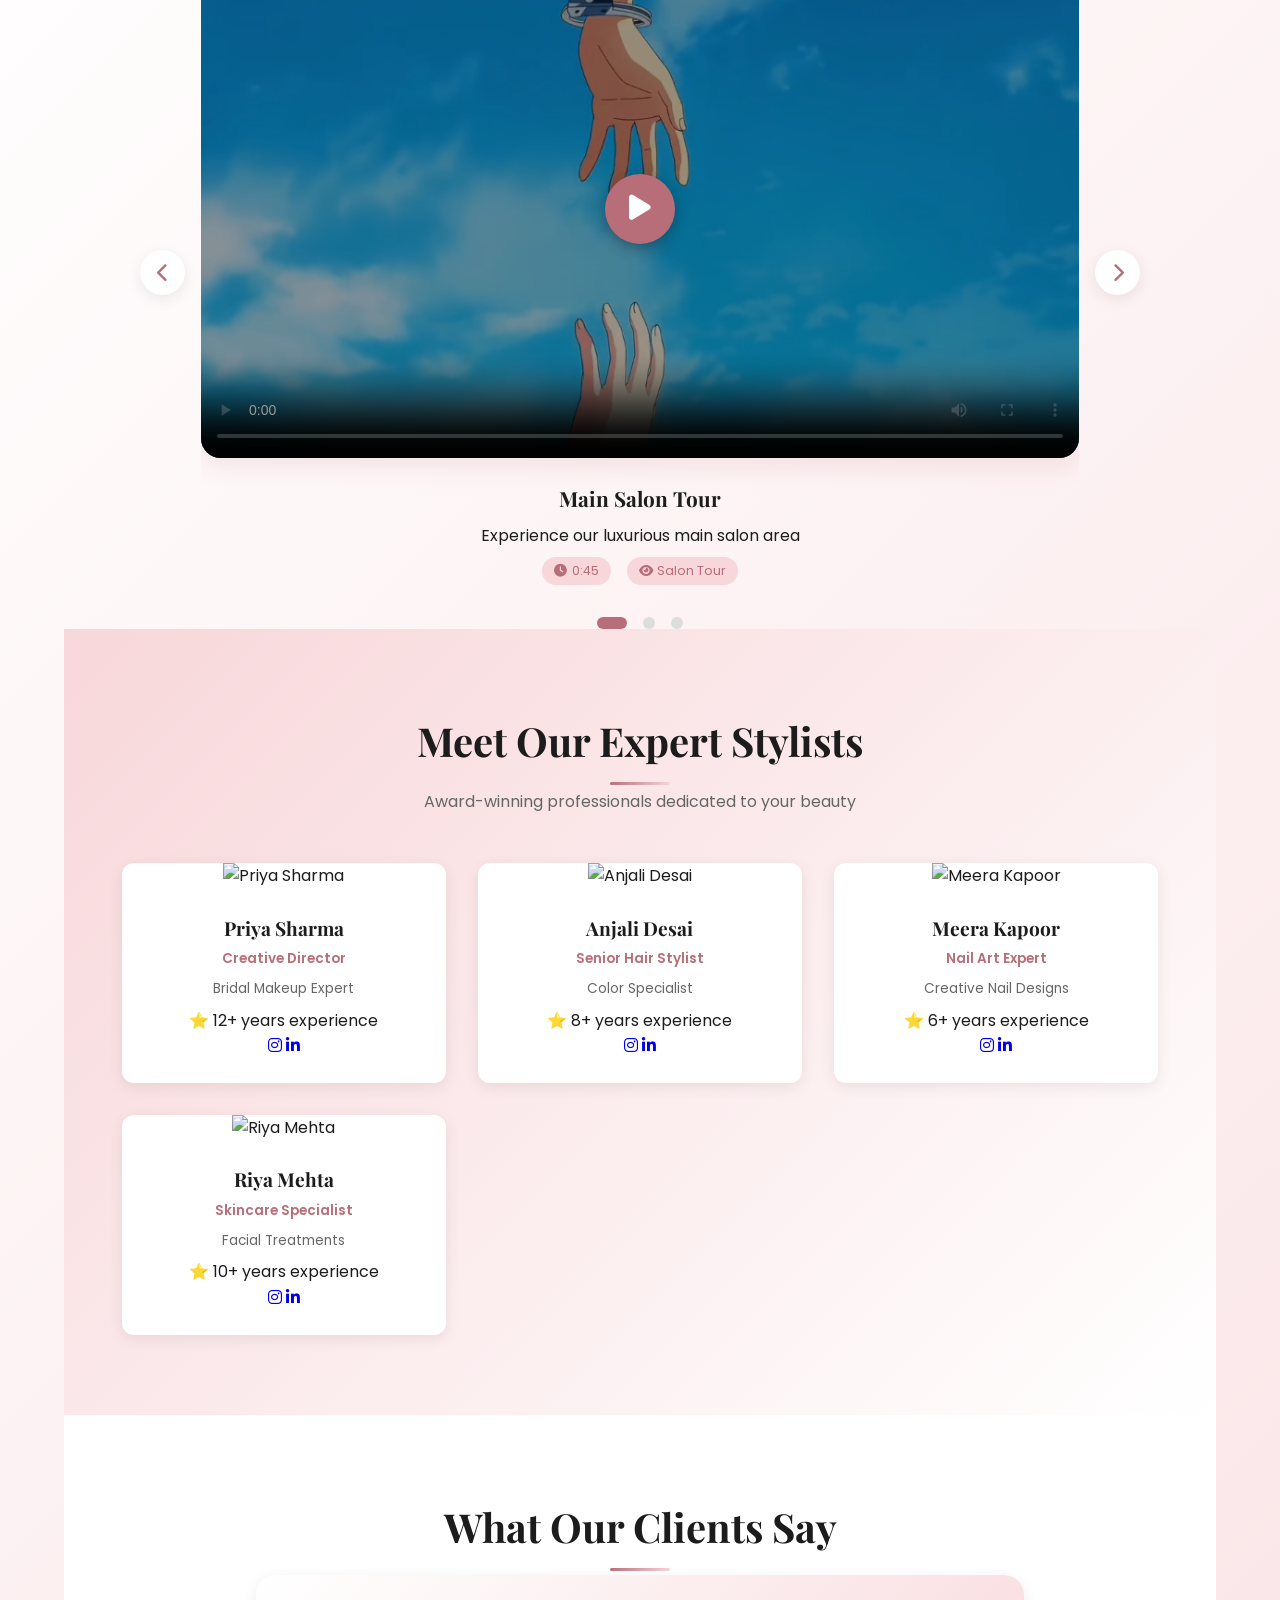
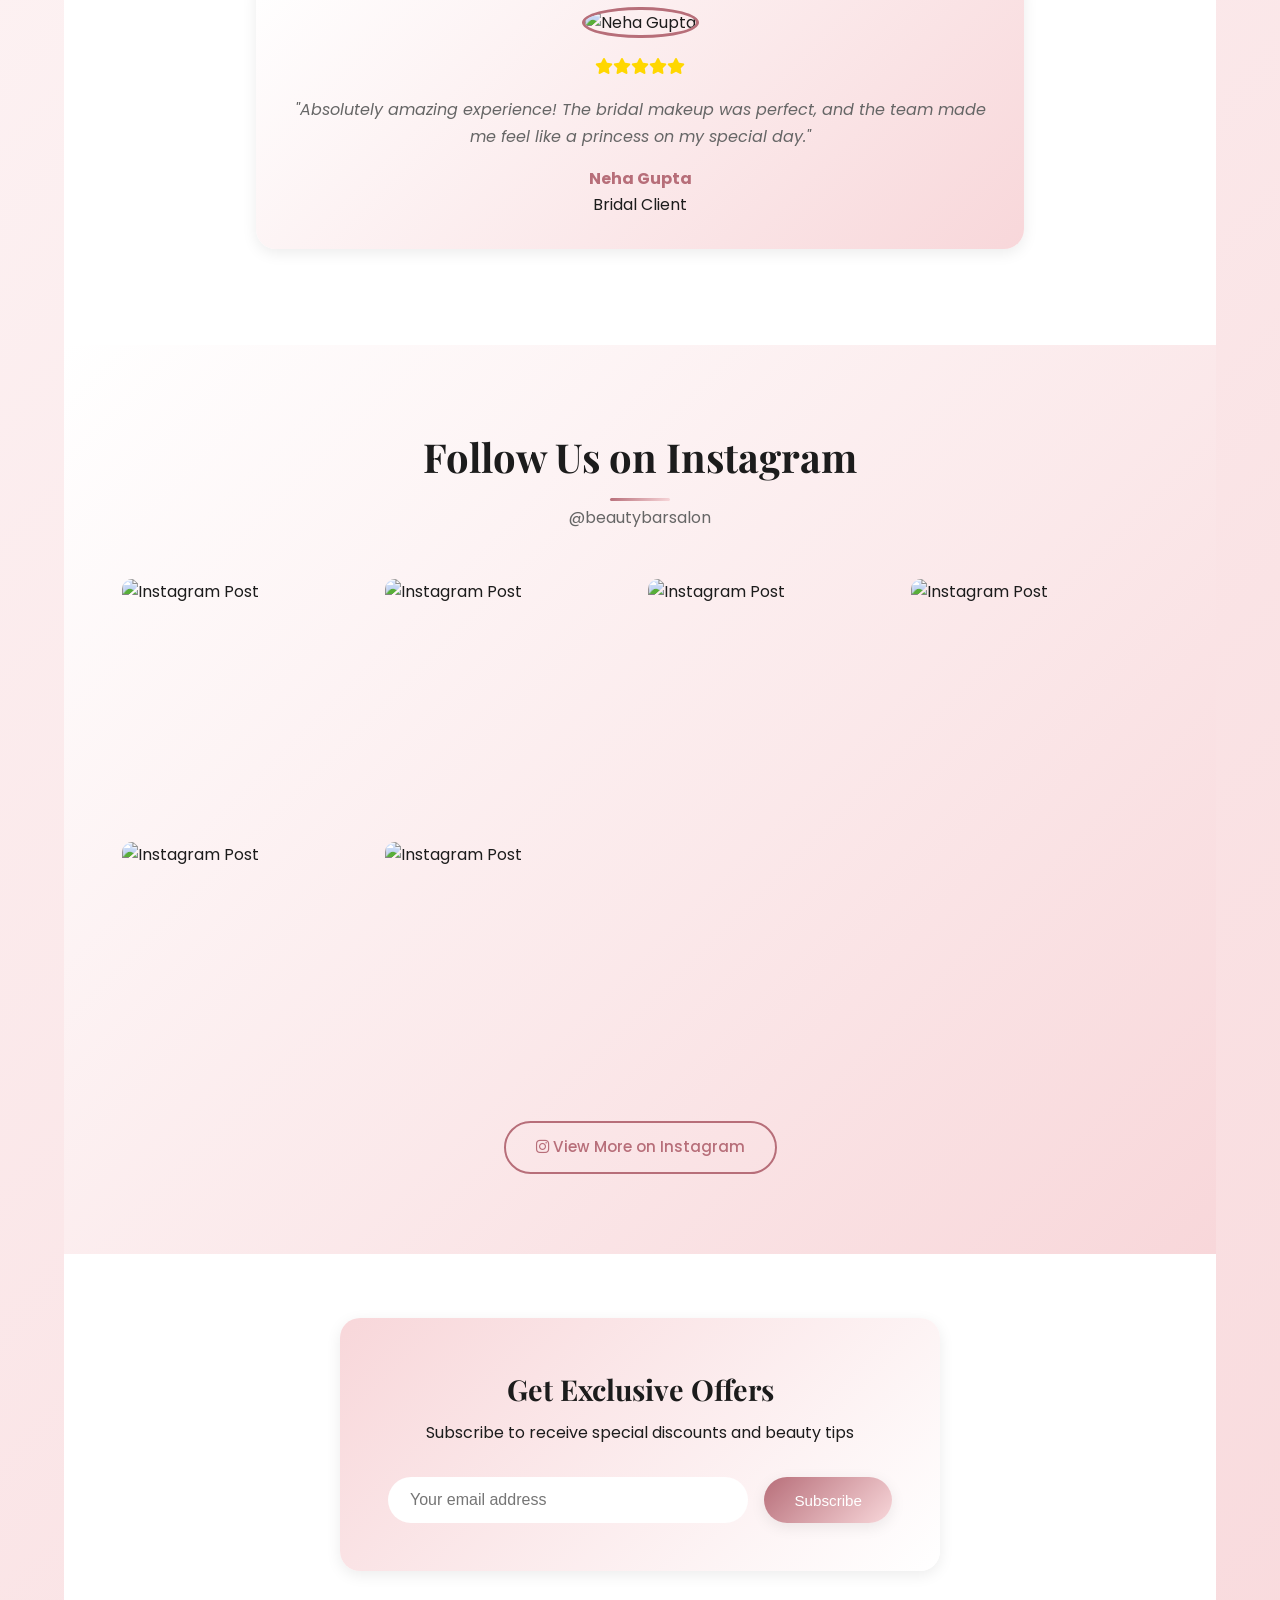
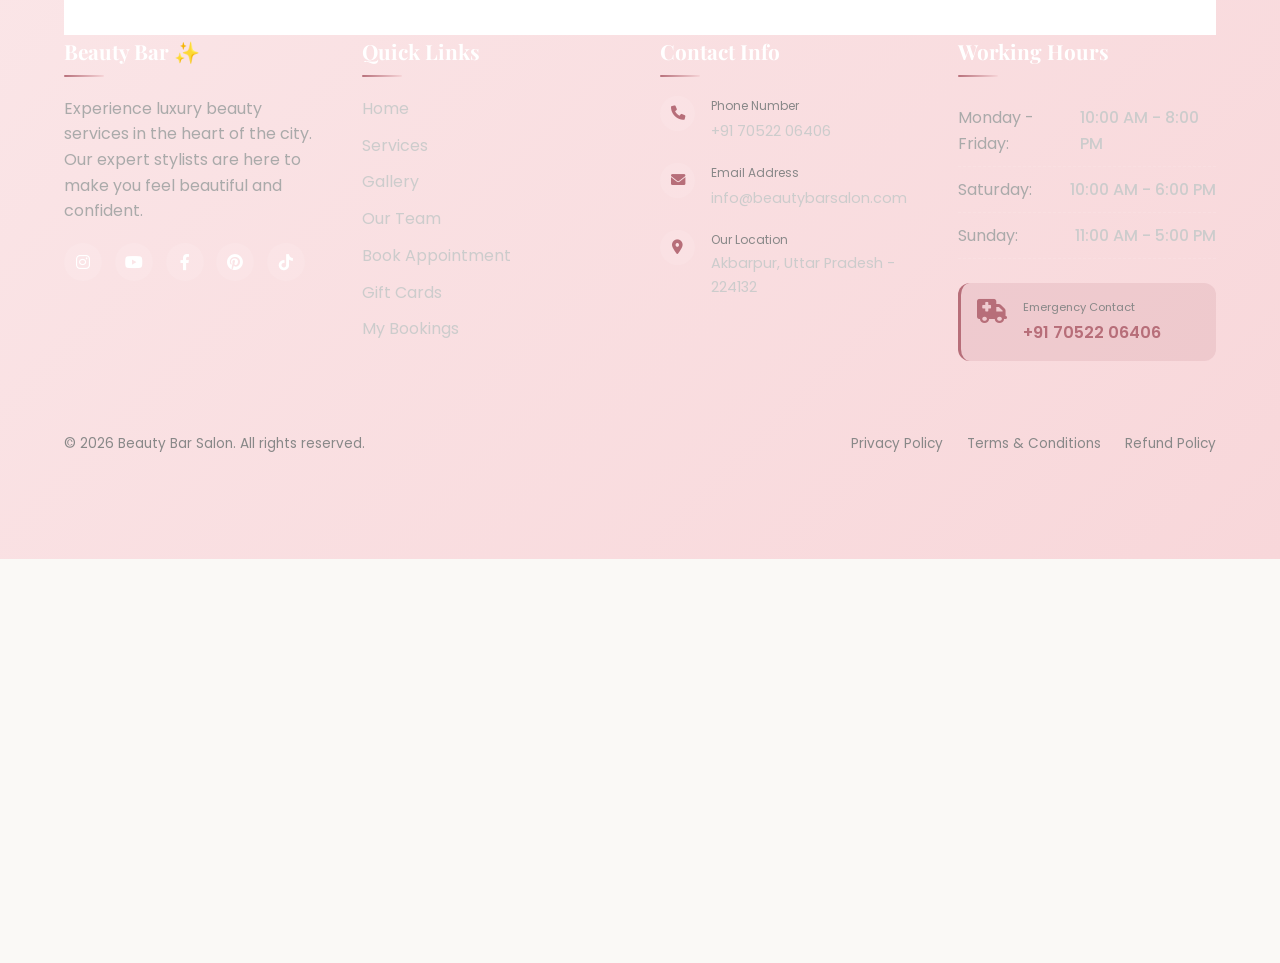
==== commit 5e832c3c: "Update index.html" ====
--- a/index.html
+++ b/index.html
@@ -430,10 +430,7 @@
             <div class="divider">
                 <span>or</span>
             </div>
-            <div class="google-login" id="googleLogin">
-                <img src="https://www.google.com/favicon.ico" alt="Google">
-                <span>Continue with Google</span>
-            </div>
+            
             <p class="modal-note">Only Gmail accounts are accepted for booking</p>
         </div>
     </div>
--- a/css/style.css
+++ b/css/style.css
@@ -1,8 +1,11 @@
-  /* BEAUTY BAR SALON - COMPLETE CSS
+/* ============================================
+   BEAUTY BAR SALON - COMPLETE CSS
    Luxury Rose Gold Theme
    ============================================ */
 
-/* CSS Variables */
+/* ============================================
+   CSS VARIABLES
+   ============================================ */
 :root {
     --primary: #B76E79;
     --primary-dark: #9e5a64;
@@ -26,7 +29,9 @@
     --transition: all 0.3s ease;
 }
 
-/* Reset & Base */
+/* ============================================
+   RESET & BASE STYLES
+   ============================================ */
 * {
     margin: 0;
     padding: 0;
@@ -45,7 +50,9 @@
     overflow-x: hidden;
 }
 
-/* Typography */
+/* ============================================
+   TYPOGRAPHY
+   ============================================ */
 h1, h2, h3, h4, h5, h6 {
     font-family: var(--font-heading);
     font-weight: 700;
@@ -102,6 +109,7 @@
     background: transparent;
     border: none;
     order: 1;
+    z-index: 1001;
 }
 
 .hamburger .bar {
@@ -110,6 +118,18 @@
     background-color: var(--primary);
     border-radius: 10px;
     transition: var(--transition);
+}
+
+.hamburger.active .bar:nth-child(1) {
+    transform: translateY(8px) rotate(45deg);
+}
+
+.hamburger.active .bar:nth-child(2) {
+    opacity: 0;
+}
+
+.hamburger.active .bar:nth-child(3) {
+    transform: translateY(-8px) rotate(-45deg);
 }
 
 .logo {
@@ -135,20 +155,6 @@
     font-size: 0.85rem;
 }
 
-/* Hamburger Animation */
-.hamburger.active .bar:nth-child(1) {
-    transform: translateY(8px) rotate(45deg);
-}
-
-.hamburger.active .bar:nth-child(2) {
-    opacity: 0;
-}
-
-.hamburger.active .bar:nth-child(3) {
-    transform: translateY(-8px) rotate(-45deg);
-}
-
-/* Navigation Links */
 .nav-links {
     display: flex;
     align-items: center;
@@ -229,7 +235,9 @@
     transform: translateY(-2px);
 }
 
-/* Hero Section - Background Image Style */
+/* ============================================
+   HERO SECTION
+   ============================================ */
 .hero {
     min-height: 85vh;
     display: flex;
@@ -243,7 +251,6 @@
     background-repeat: no-repeat;
 }
 
-/* Dark overlay for better text readability */
 .hero::before {
     content: '';
     position: absolute;
@@ -251,7 +258,7 @@
     left: 0;
     right: 0;
     bottom: 0;
-    background: rgba(0, 0, 0, 0.4);
+    background: rgba(0, 0, 0, 0.5);
     z-index: 1;
 }
 
@@ -267,16 +274,13 @@
     font-size: 3.5rem;
     margin-bottom: 1.5rem;
     color: var(--white);
-}
-
-.hero-content h1 span {
-    display: inline-block;
+    text-shadow: 2px 2px 4px rgba(0,0,0,0.3);
 }
 
 .hero-content p {
     font-size: 1.2rem;
     margin-bottom: 2rem;
-    color: rgba(255, 255, 255, 0.9);
+    color: rgba(255, 255, 255, 0.95);
 }
 
 .hero-buttons {
@@ -286,7 +290,6 @@
     flex-wrap: wrap;
 }
 
-/* Button styles for hero (white text on dark background) */
 .hero .btn-primary {
     background: var(--gradient);
     color: var(--white);
@@ -301,45 +304,8 @@
 .hero .btn-outline:hover {
     background: var(--white);
     color: var(--primary);
-    border-color: var(--white);
-}
-
-/* Responsive */
-@media (max-width: 768px) {
-    .hero {
-        min-height: 70vh;
-        padding: 3rem 5%;
-    }
-    
-    .hero-content h1 {
-        font-size: 2rem;
-    }
-    
-    .hero-content p {
-        font-size: 1rem;
-    }
-    
-    .hero-buttons .btn {
-        padding: 10px 20px;
-        font-size: 0.9rem;
-    }
-}
-
-@media (max-width: 480px) {
-    .hero-content h1 {
-        font-size: 1.6rem;
-    }
-    
-    .hero-buttons {
-        flex-direction: column;
-        align-items: center;
-    }
-    
-    .hero-buttons .btn {
-        width: 100%;
-        max-width: 250px;
-    }
-}
+}
+
 /* ============================================
    COUNTER SECTION
    ============================================ */
@@ -479,12 +445,8 @@
 }
 
 /* ============================================
-   VIDEO SECTION
-   ============================================ */
-/* ============================================
-   VIDEO GALLERY STYLES
-   ============================================ */
-
+   VIDEO GALLERY SECTION
+   ============================================ */
 .video-gallery-section {
     padding: 5rem 5%;
     background: linear-gradient(135deg, var(--white) 0%, var(--secondary) 100%);
@@ -580,7 +542,6 @@
     background: var(--primary-dark);
 }
 
-/* Video Info */
 .video-info {
     margin-top: 1.5rem;
     text-align: center;
@@ -588,12 +549,6 @@
 
 .video-info h3 {
     font-size: 1.3rem;
-    margin-bottom: 0.5rem;
-    color: var(--dark);
-}
-
-.video-info p {
-    color: var(--gray);
     margin-bottom: 0.5rem;
 }
 
@@ -615,7 +570,6 @@
     color: var(--primary);
 }
 
-/* Slider Navigation */
 .slider-nav {
     width: 45px;
     height: 45px;
@@ -639,7 +593,6 @@
     transform: scale(1.05);
 }
 
-/* Slider Indicators */
 .slider-indicators {
     display: flex;
     justify-content: center;
@@ -662,107 +615,6 @@
     border-radius: 10px;
 }
 
-.indicator:hover {
-    background: var(--primary);
-    transform: scale(1.2);
-}
-
-/* Video Gallery Controls */
-.video-gallery-controls {
-    display: flex;
-    justify-content: center;
-    gap: 1rem;
-    margin-top: 2rem;
-    flex-wrap: wrap;
-}
-
-.video-control-btn {
-    padding: 10px 24px;
-    background: var(--white);
-    border: 2px solid var(--primary);
-    border-radius: 30px;
-    cursor: pointer;
-    font-weight: 500;
-    color: var(--primary);
-    transition: var(--transition);
-}
-
-.video-control-btn:hover {
-    background: var(--primary);
-    color: white;
-    transform: translateY(-2px);
-}
-
-/* Alternative Grid View */
-.video-grid {
-    display: grid;
-    grid-template-columns: repeat(auto-fit, minmax(320px, 1fr));
-    gap: 2rem;
-    max-width: 1200px;
-    margin: 0 auto;
-}
-
-.video-card {
-    background: var(--white);
-    border-radius: 15px;
-    overflow: hidden;
-    box-shadow: var(--shadow);
-    transition: var(--transition);
-}
-
-.video-card:hover {
-    transform: translateY(-5px);
-    box-shadow: var(--shadow-hover);
-}
-
-.video-card video {
-    width: 100%;
-    display: block;
-}
-
-.video-card h4 {
-    padding: 1rem 1rem 0.5rem;
-    font-size: 1.1rem;
-}
-
-.video-card p {
-    padding: 0 1rem 1rem;
-    color: var(--gray);
-    font-size: 0.85rem;
-}
-
-/* Responsive */
-@media (max-width: 768px) {
-    .video-slider-container {
-        gap: 0.5rem;
-    }
-    
-    .slider-nav {
-        width: 35px;
-        height: 35px;
-        font-size: 1rem;
-    }
-    
-    .play-btn {
-        width: 50px;
-        height: 50px;
-        font-size: 1.2rem;
-    }
-    
-    .video-info h3 {
-        font-size: 1rem;
-    }
-    
-    .video-meta span {
-        font-size: 0.7rem;
-    }
-    
-    .video-control-btn {
-        padding: 8px 16px;
-        font-size: 0.8rem;
-    }
-}
-
 /* ============================================
    TEAM SECTION
    ============================================ */
@@ -820,7 +672,7 @@
 }
 
 /* ============================================
-   TESTIMONIALS
+   TESTIMONIALS SECTION
    ============================================ */
 .testimonials {
     padding: 5rem 5%;
@@ -926,7 +778,7 @@
 }
 
 /* ============================================
-   NEWSLETTER
+   NEWSLETTER SECTION
    ============================================ */
 .newsletter {
     padding: 4rem 5%;
@@ -969,7 +821,7 @@
 }
 
 /* ============================================
-   FOOTER
+   FOOTER - YOUR CUSTOM STYLES
    ============================================ */
 .footer {
     background: var(--dark);
@@ -994,7 +846,7 @@
     font-family: var(--font-heading);
     font-size: 1.3rem;
     margin-bottom: 1.2rem;
-    color: black solid;
+    color: var(--white);
     position: relative;
     padding-bottom: 0.5rem;
 }
@@ -1011,7 +863,7 @@
 }
 
 .footer-description {
-    color: #888;
+    color: #aaa;
     line-height: 1.6;
     margin-bottom: 1.2rem;
 }
@@ -1052,7 +904,7 @@
 }
 
 .footer-links a {
-    color: #B76E79;
+    color: #ccc;
     text-decoration: none;
     transition: var(--transition);
     display: inline-block;
@@ -1100,7 +952,7 @@
 
 .footer-contact li a,
 .footer-contact li p {
-    color: #B76E79;
+    color: #ccc;
     text-decoration: none;
     font-size: 0.9rem;
 }
@@ -1123,11 +975,11 @@
 }
 
 .footer-hours li span:first-child {
-    color: #B76E79;
+    color: #aaa;
 }
 
 .footer-hours li span:last-child {
-    color: #9e5a64;
+    color: #ccc;
     font-weight: 500;
 }
 
@@ -1161,7 +1013,6 @@
     font-size: 1rem;
 }
 
-
 /* Bottom Bar */
 .footer-bottom {
     padding: 1.5rem 0;
@@ -1196,59 +1047,8 @@
     color: var(--primary);
 }
 
-/* Responsive Footer */
-@media (max-width: 768px) {
-    .footer {
-        padding: 3rem 5% 0;
-    }
-    
-    .footer-grid {
-        gap: 1.5rem;
-    }
-    
-    .footer-newsletter-form {
-        flex-direction: column;
-    }
-    
-    .footer-newsletter-form button {
-        width: 100%;
-    }
-    
-    .footer-bottom-content {
-        flex-direction: column;
-        text-align: center;
-    }
-    
-    .footer-bottom-links {
-        justify-content: center;
-    }
-    
-    .footer-contact li {
-        flex-direction: column;
-        text-align: center;
-        gap: 0.5rem;
-    }
-    
-    .footer-contact li i {
-        margin: 0 auto;
-    }
-    
-    .footer-title::after {
-        left: 50%;
-        transform: translateX(-50%);
-    }
-    
-    .footer-section {
-        text-align: center;
-    }
-    
-    .footer-social {
-        justify-content: center;
-  }
-}
-
-/* ============================================
-   FLOATING WHATSAPP
+/* ============================================
+   FLOATING WHATSAPP BUTTON
    ============================================ */
 .whatsapp-float {
     position: fixed;
@@ -1387,21 +1187,37 @@
 }
 
 /* ============================================
+   BACK TO TOP BUTTON
+   ============================================ */
+.back-to-top {
+    position: fixed;
+    bottom: 20px;
+    right: 20px;
+    background: var(--primary);
+    color: white;
+    width: 45px;
+    height: 45px;
+    border-radius: 50%;
+    border: none;
+    cursor: pointer;
+    display: none;
+    z-index: 997;
+    transition: var(--transition);
+    box-shadow: 0 2px 10px rgba(0,0,0,0.2);
+}
+
+.back-to-top:hover {
+    transform: translateY(-3px);
+    box-shadow: 0 4px 15px rgba(183, 110, 121, 0.4);
+}
+
+/* ============================================
    RESPONSIVE DESIGN
    ============================================ */
+
 @media (max-width: 992px) {
     .hero-content h1 {
         font-size: 2.5rem;
-    }
-    
-    .hero {
-        flex-direction: column;
-        text-align: center;
-        padding: 3rem 5%;
-    }
-    
-    .hero-buttons {
-        justify-content: center;
     }
     
     .counter-grid {
@@ -1458,12 +1274,16 @@
     }
     
     /* Hero */
+    .hero {
+        min-height: 70vh;
+    }
+    
     .hero-content h1 {
         font-size: 2rem;
     }
     
     .hero-content p {
-        font-size: 0.95rem;
+        font-size: 1rem;
     }
     
     /* Sections */
@@ -1492,8 +1312,61 @@
         width: 100%;
     }
     
-    .footer-content {
-        grid-template-columns: 1fr;
+    /* Video Slider */
+    .video-slider-container {
+        gap: 0.5rem;
+    }
+    
+    .slider-nav {
+        width: 35px;
+        height: 35px;
+        font-size: 1rem;
+    }
+    
+    .play-btn {
+        width: 50px;
+        height: 50px;
+        font-size: 1.2rem;
+    }
+    
+    .video-info h3 {
+        font-size: 1rem;
+    }
+    
+    /* Footer Responsive */
+    .footer {
+        padding: 3rem 5% 0;
+    }
+    
+    .footer-grid {
+        gap: 1.5rem;
+    }
+    
+    .footer-bottom-content {
+        flex-direction: column;
+        text-align: center;
+    }
+    
+    .footer-bottom-links {
+        justify-content: center;
+    }
+    
+    .footer-contact li {
+        flex-direction: column;
+        text-align: center;
+        gap: 0.5rem;
+    }
+    
+    .footer-contact li i {
+        margin: 0 auto;
+    }
+    
+    .footer-title::after {
+        left: 50%;
+        transform: translateX(-50%);
+    }
+    
+    .footer-section {
         text-align: center;
     }
     
@@ -1519,7 +1392,7 @@
 
 @media (max-width: 480px) {
     .hero-content h1 {
-        font-size: 1.6rem;
+        font-size: 1.5rem;
     }
     
     .section-title {
@@ -1561,4 +1434,4 @@
         flex: 0;
         text-align: left;
     }
-}
+  }
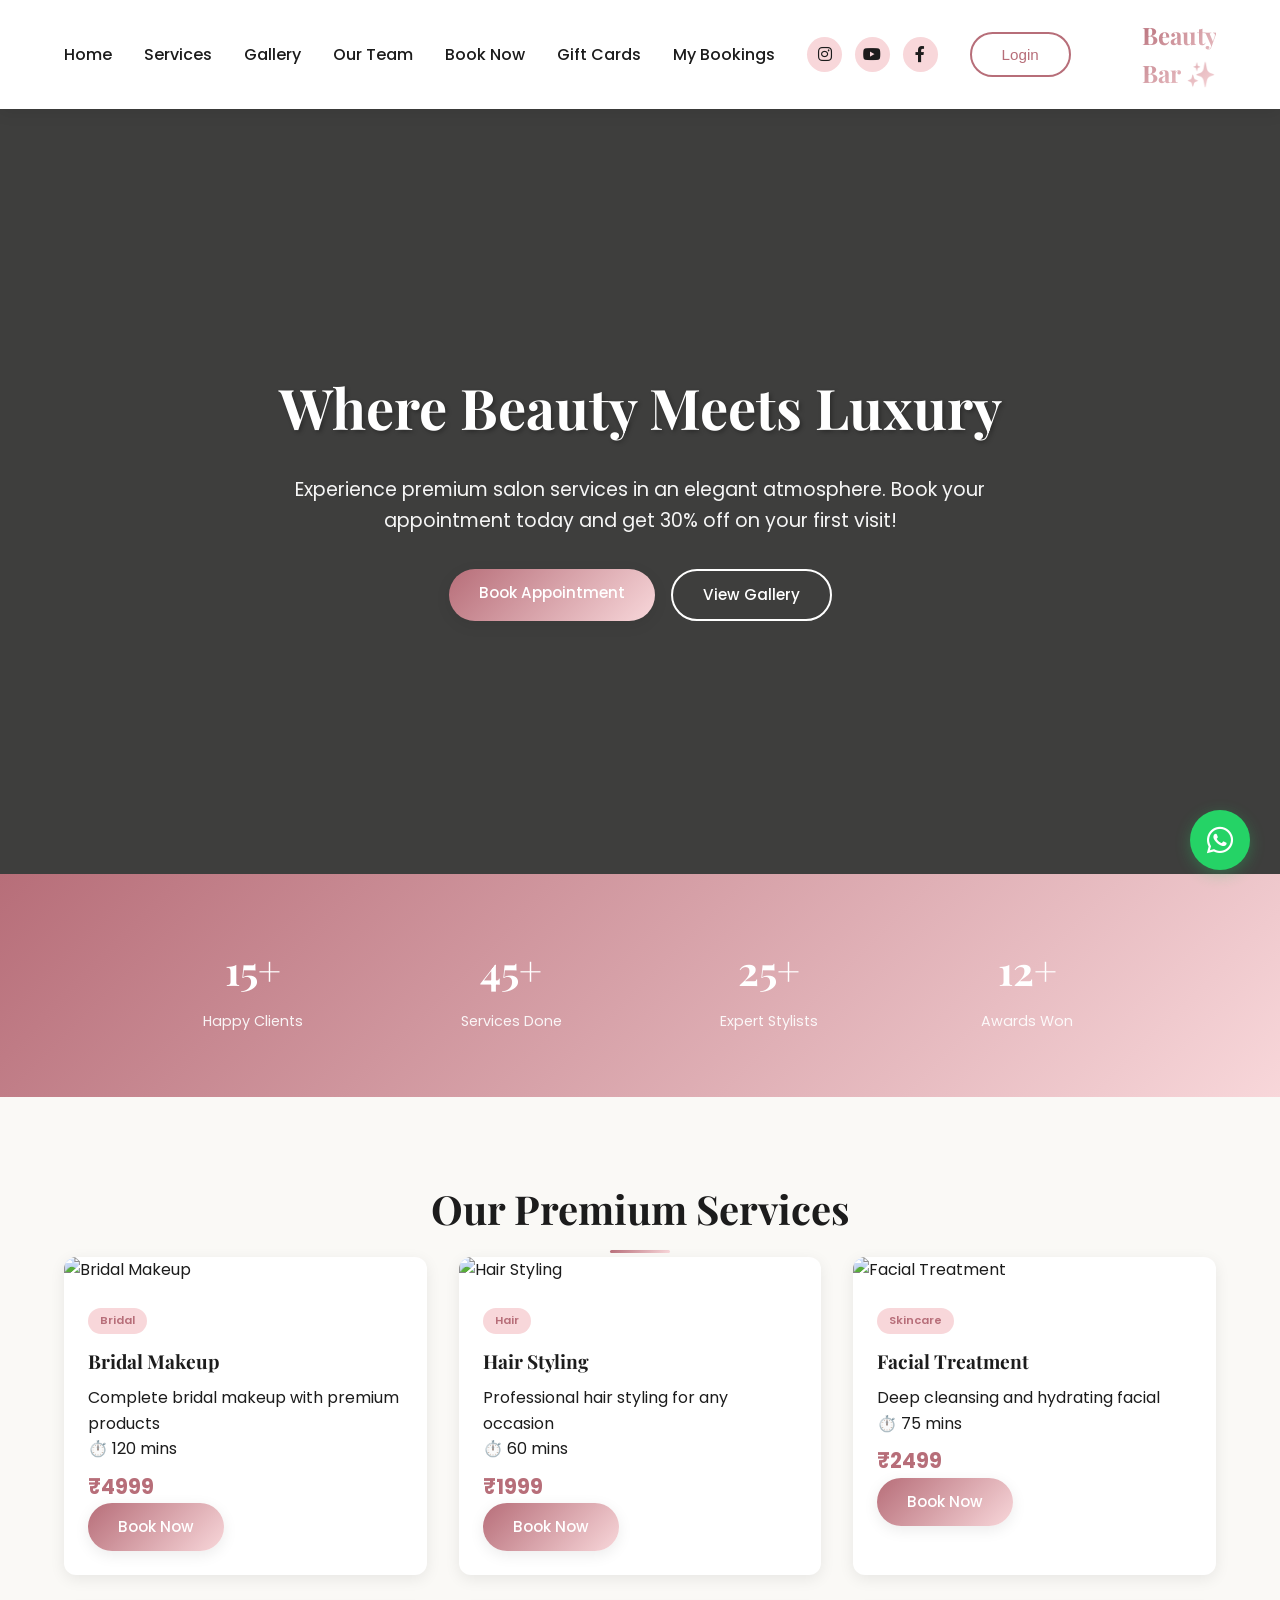
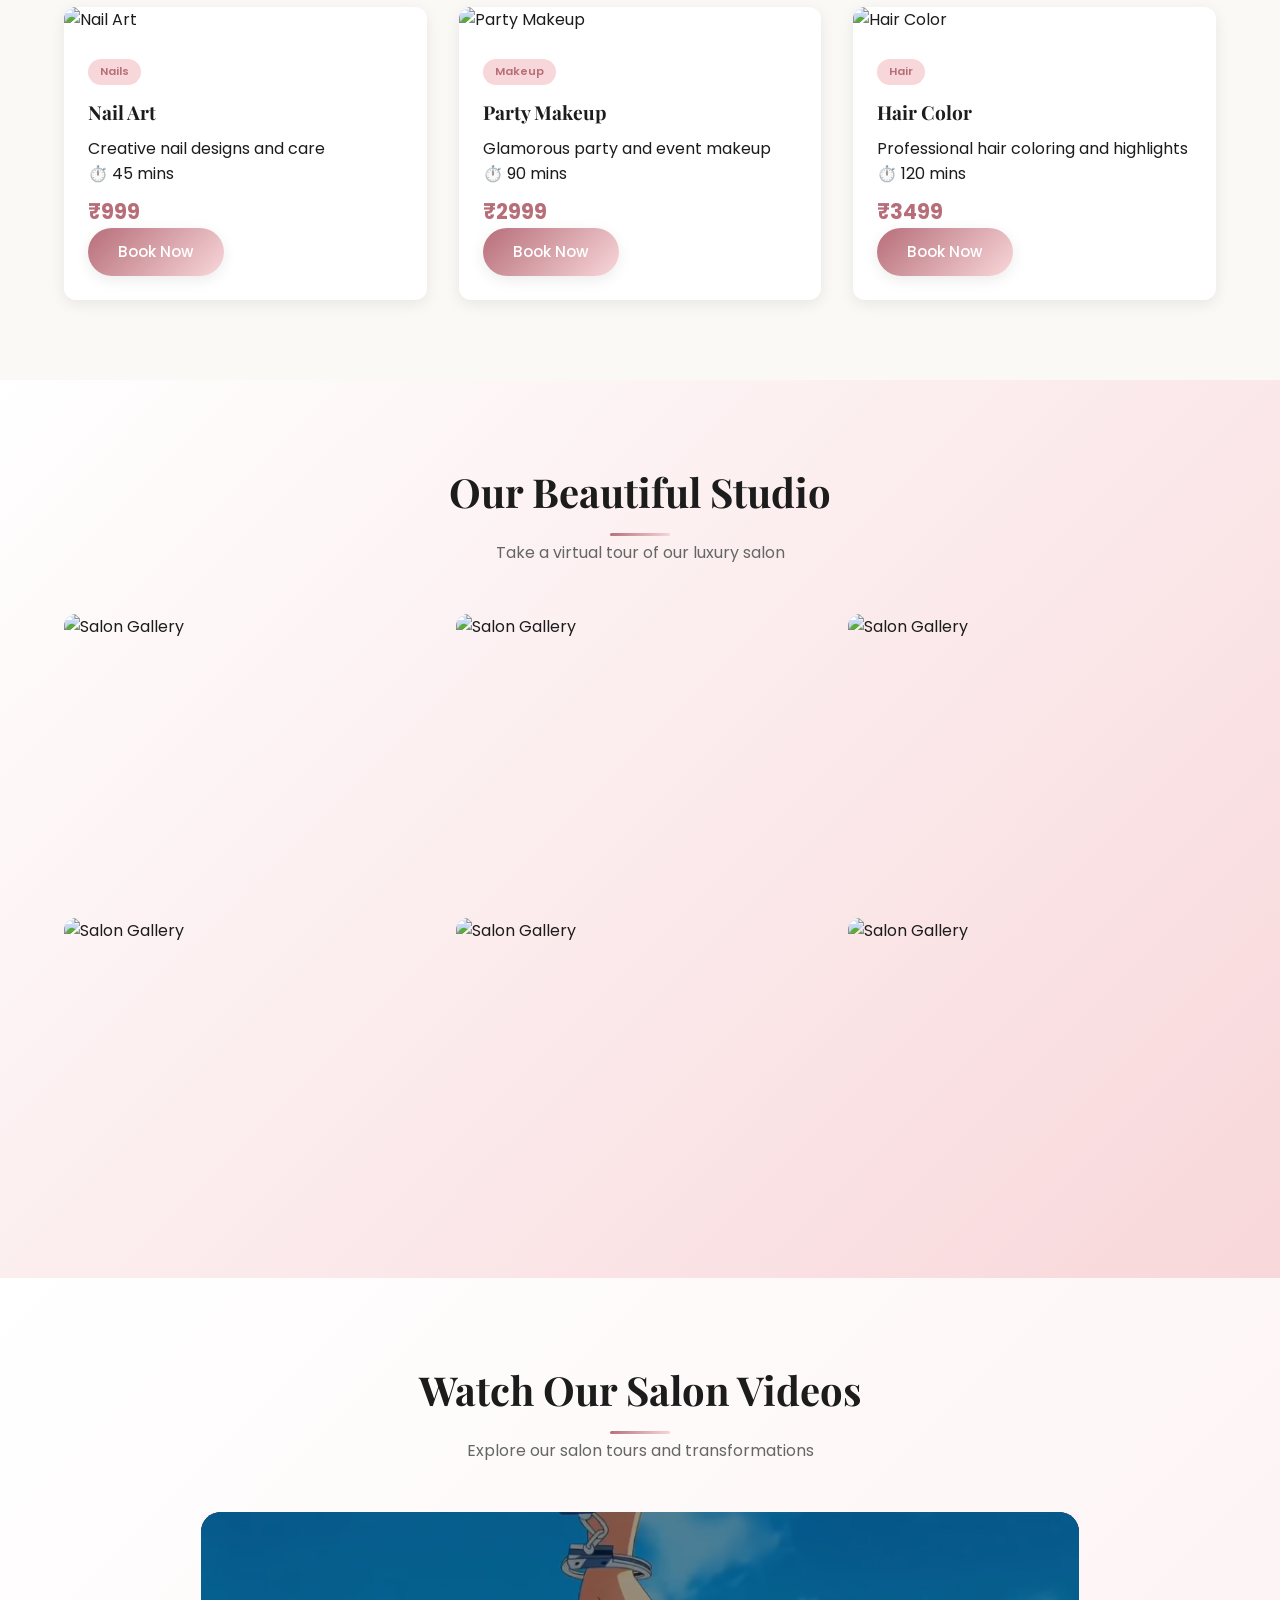
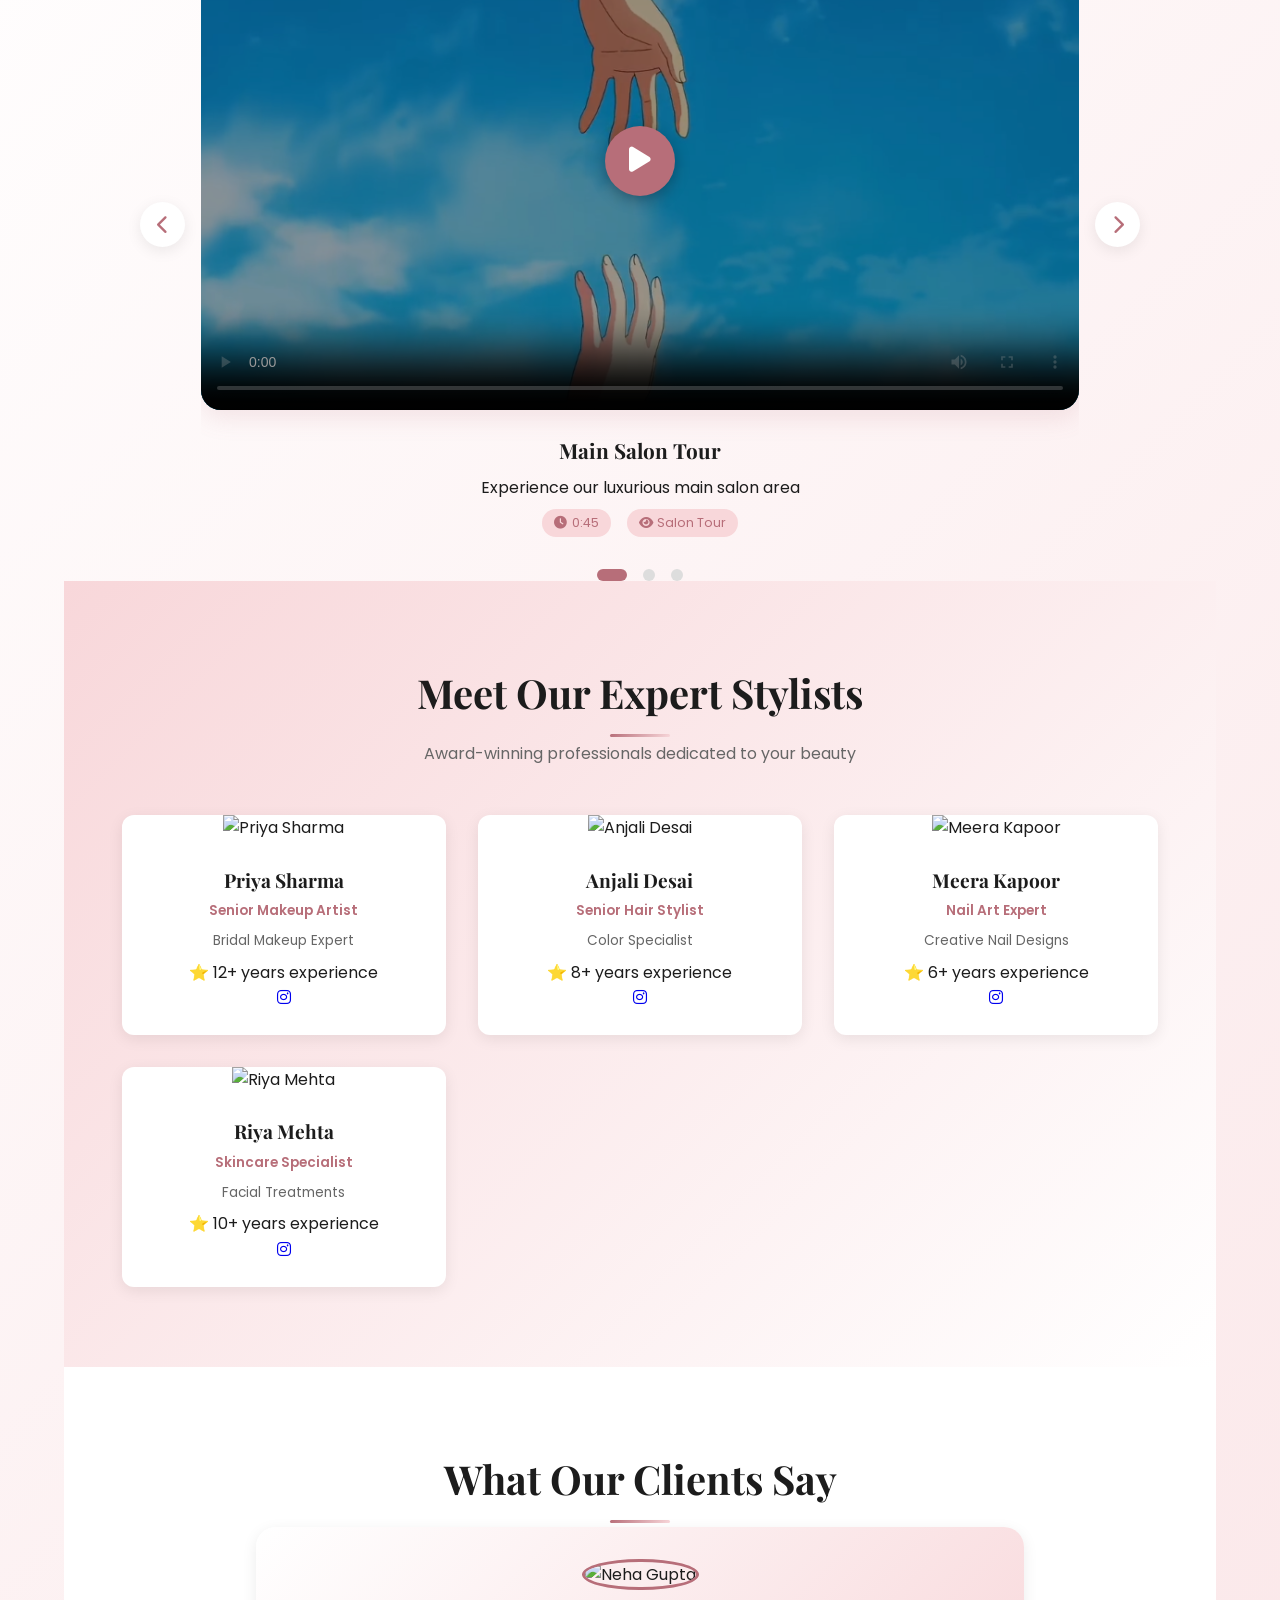
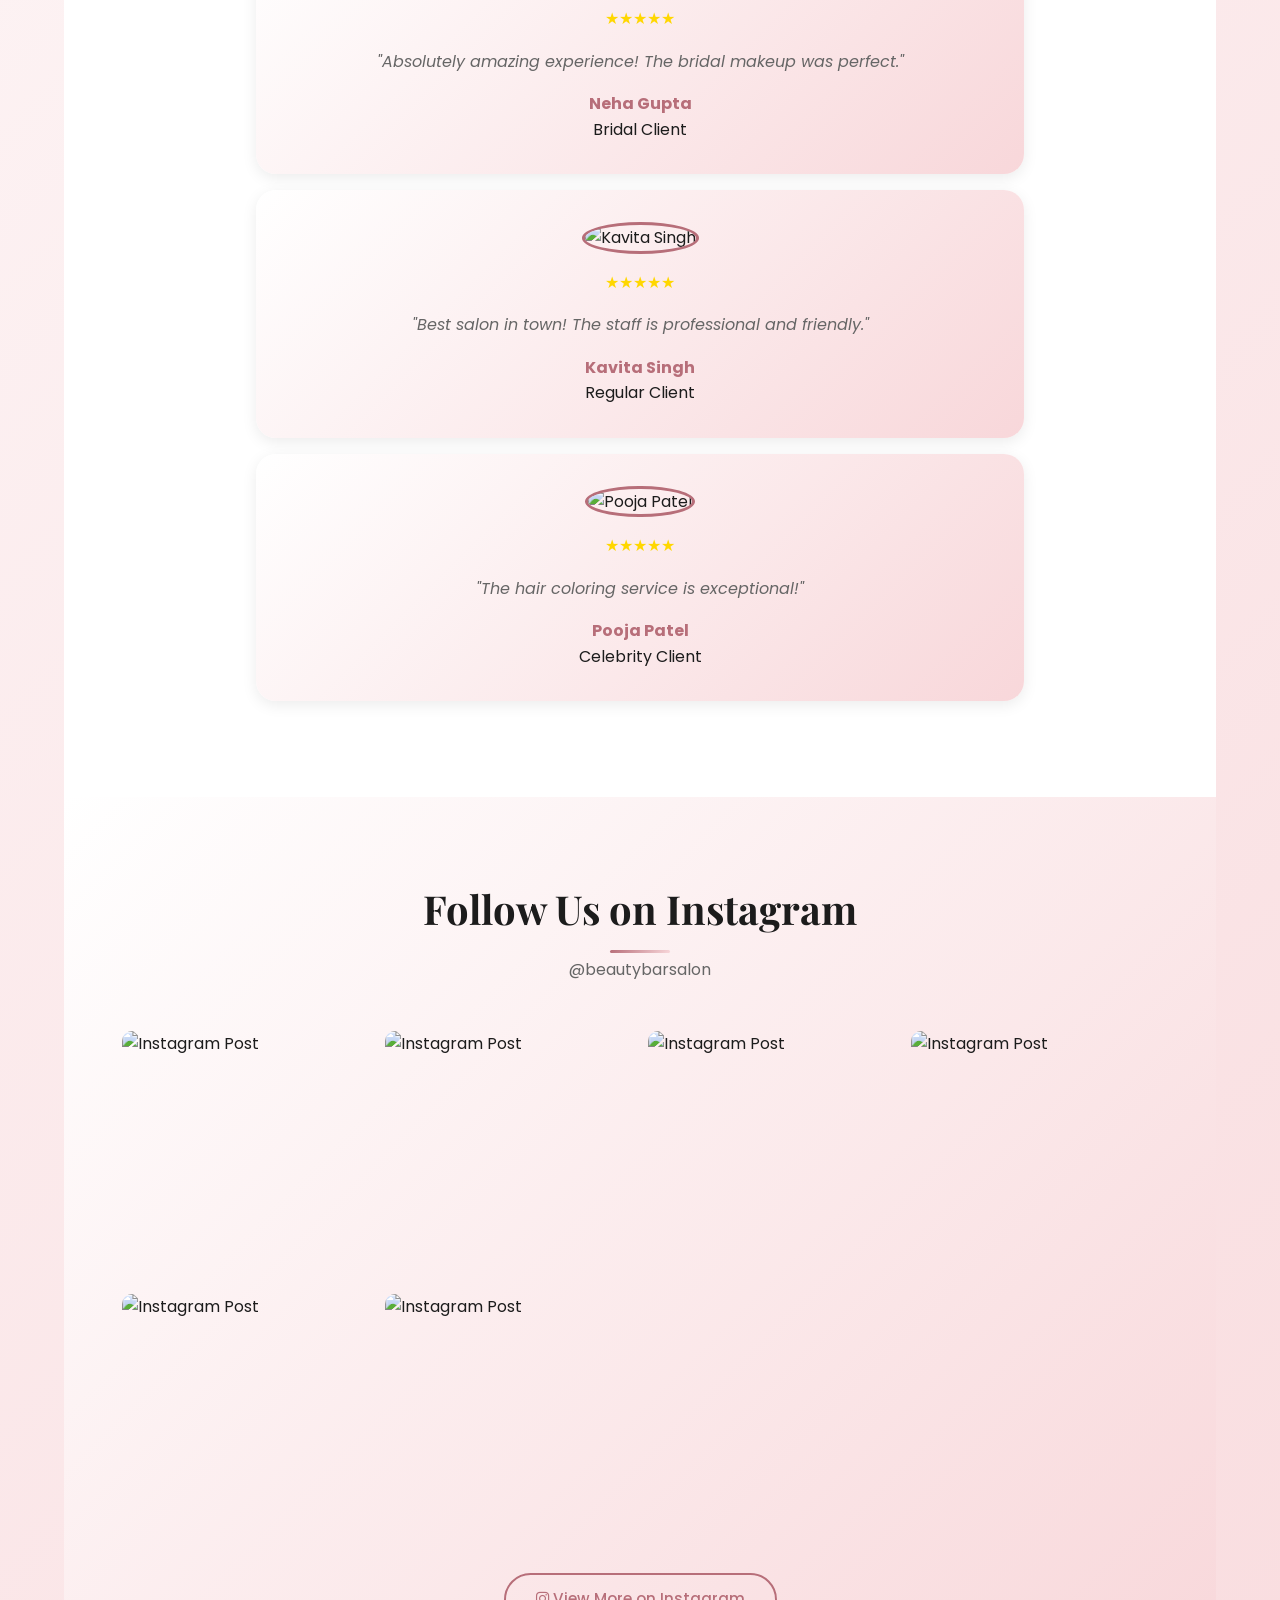
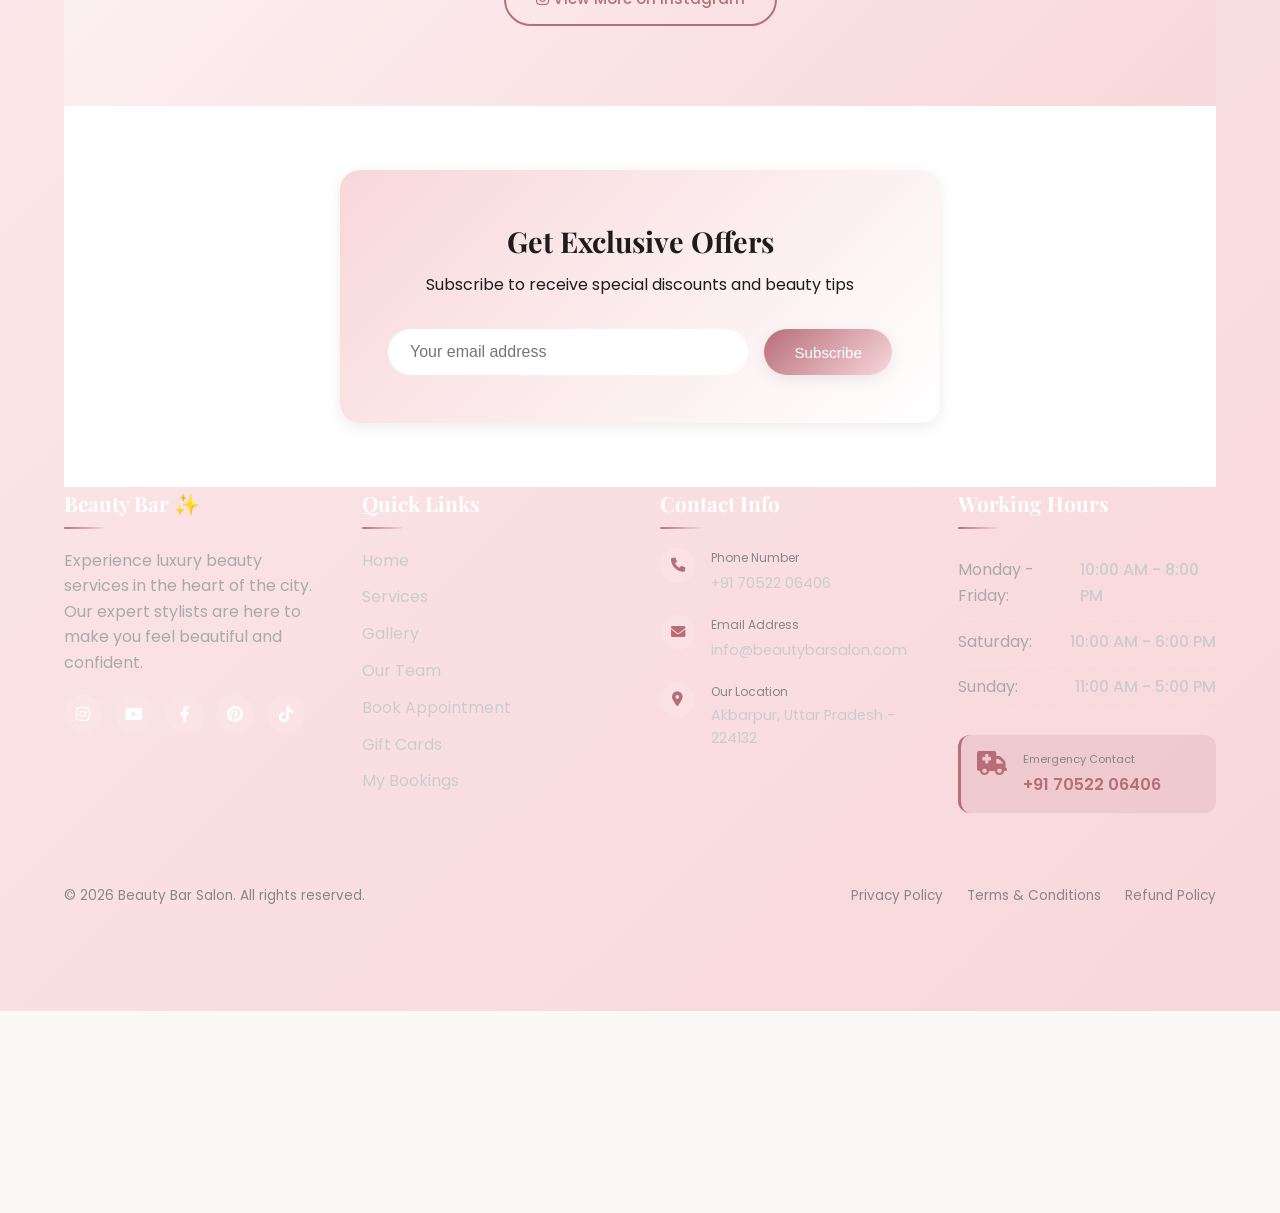
==== commit 9af93d0f: "Update index.html" ====
--- a/index.html
+++ b/index.html
@@ -419,21 +419,73 @@
         </div>
     </div>
   </footer>
-    <!-- ============================================
-         LOGIN MODAL
-    ============================================ -->
-    <div class="modal" id="loginModal">
-        <div class="modal-content">
-            <span class="close-modal" id="closeModal">&times;</span>
-            <h2 class="modal-title">Welcome to Beauty Bar ✨</h2>
+<!-- Login Modal -->
+<div class="modal" id="loginModal">
+    <div class="modal-content">
+        <span class="close-modal" id="closeModal">&times;</span>
+        
+        
+        
+        <!-- Email/Password Login Form -->
+        <div class="login-panel active" id="email-panel">
+            <h3>Login with Email</h3>
+            <div class="form-group">
+                <input type="email" id="login-email" placeholder="Email address" class="form-control">
+            </div>
+            <div class="form-group">
+                <input type="password" id="login-password" placeholder="Password" class="form-control">
+            </div>
+            <button class="btn btn-primary" id="login-email-btn">Login</button>
+            <p class="switch-mode">New user? <a href="#" id="show-register">Create an account</a></p>
+        </div>
+        
+        <!-- Registration Form (hidden by default) -->
+        <div class="login-panel" id="register-panel" style="display: none;">
+            <h3>Create Account</h3>
+            <div class="form-group">
+                <input type="text" id="register-name" placeholder="Full Name" class="form-control">
+            </div>
+            <div class="form-group">
+                <input type="email" id="register-email" placeholder="Email address" class="form-control">
+            </div>
+            <div class="form-group">
+                <input type="password" id="register-password" placeholder="Password" class="form-control">
+            </div>
+            <div class="form-group">
+                <input type="tel" id="register-mobile" placeholder="Mobile Number (optional)" class="form-control">
+            </div>
+            <button class="btn btn-primary" id="register-btn">Register</button>
+            <p class="switch-mode">Already have an account? <a href="#" id="show-login">Login here</a></p>
+        </div>
+        
+        <!-- Mobile OTP Login Form -->
+        <div class="login-panel" id="mobile-panel" style="display: none;">
+            <h3>Login with Mobile</h3>
+            <div class="form-group">
+                <input type="tel" id="mobile-number" placeholder="Mobile Number" class="form-control">
+            </div>
+            <div class="form-group" id="otp-group" style="display: none;">
+                <input type="text" id="mobile-otp" placeholder="Enter OTP" class="form-control">
+            </div>
+            <button class="btn btn-primary" id="send-otp-btn">Send OTP</button>
+            <button class="btn btn-primary" id="verify-otp-btn" style="display: none;">Verify & Login</button>
+        </div>
+        
+        <!-- Google Login Panel -->
+        <div class="login-panel" id="google-panel" style="display: none;">
             <div id="googleSignInButton" class="google-signin-container"></div>
             <div class="divider">
                 <span>or</span>
             </div>
-            
-            <p class="modal-note">Only Gmail accounts are accepted for booking</p>
-        </div>
-    </div>
+            <div class="google-login" id="googleLogin">
+                <img src="https://www.google.com/favicon.ico" alt="Google">
+                <span>Continue with Google</span>
+            </div>
+        </div>
+        
+        <p class="modal-note">Only Gmail accounts are accepted for Google login</p>
+    </div>
+</div>
    <!-- ============================================
          SCRIPTS (Load in correct order)
     ============================================ -->
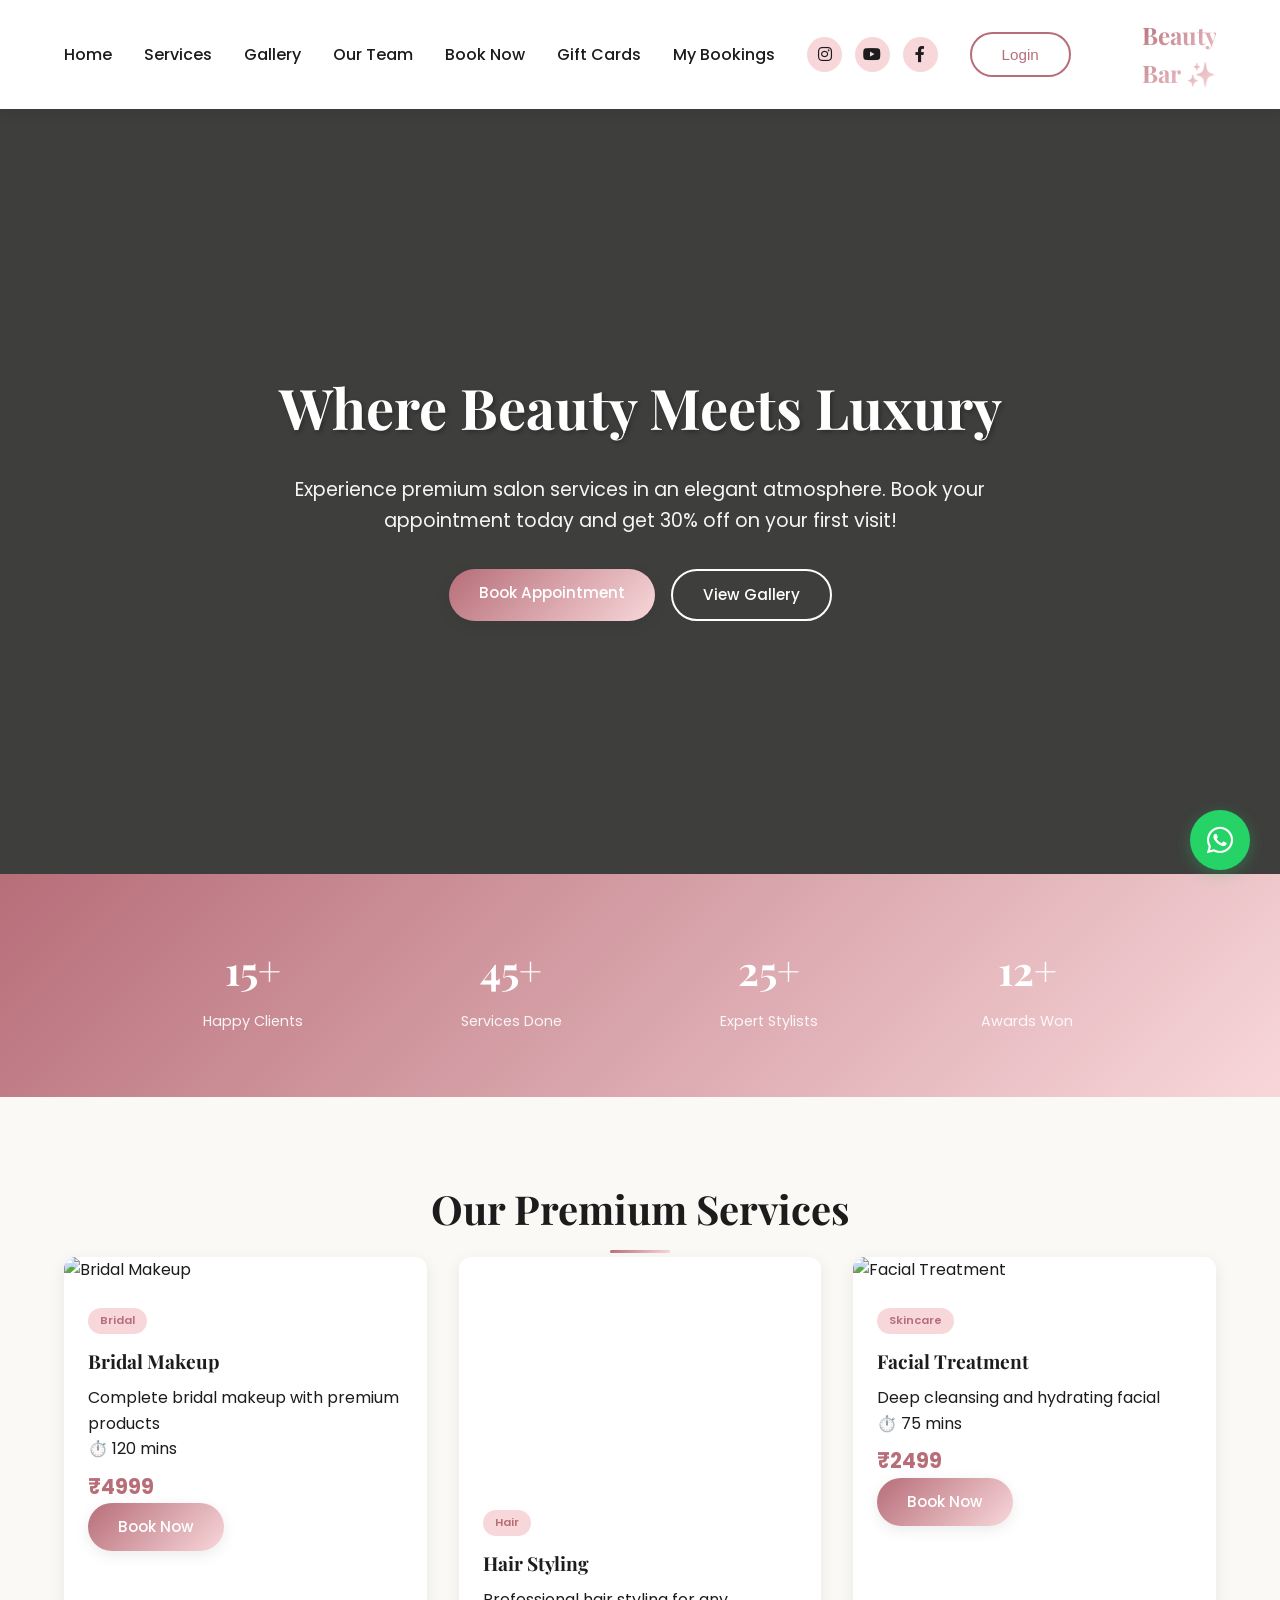
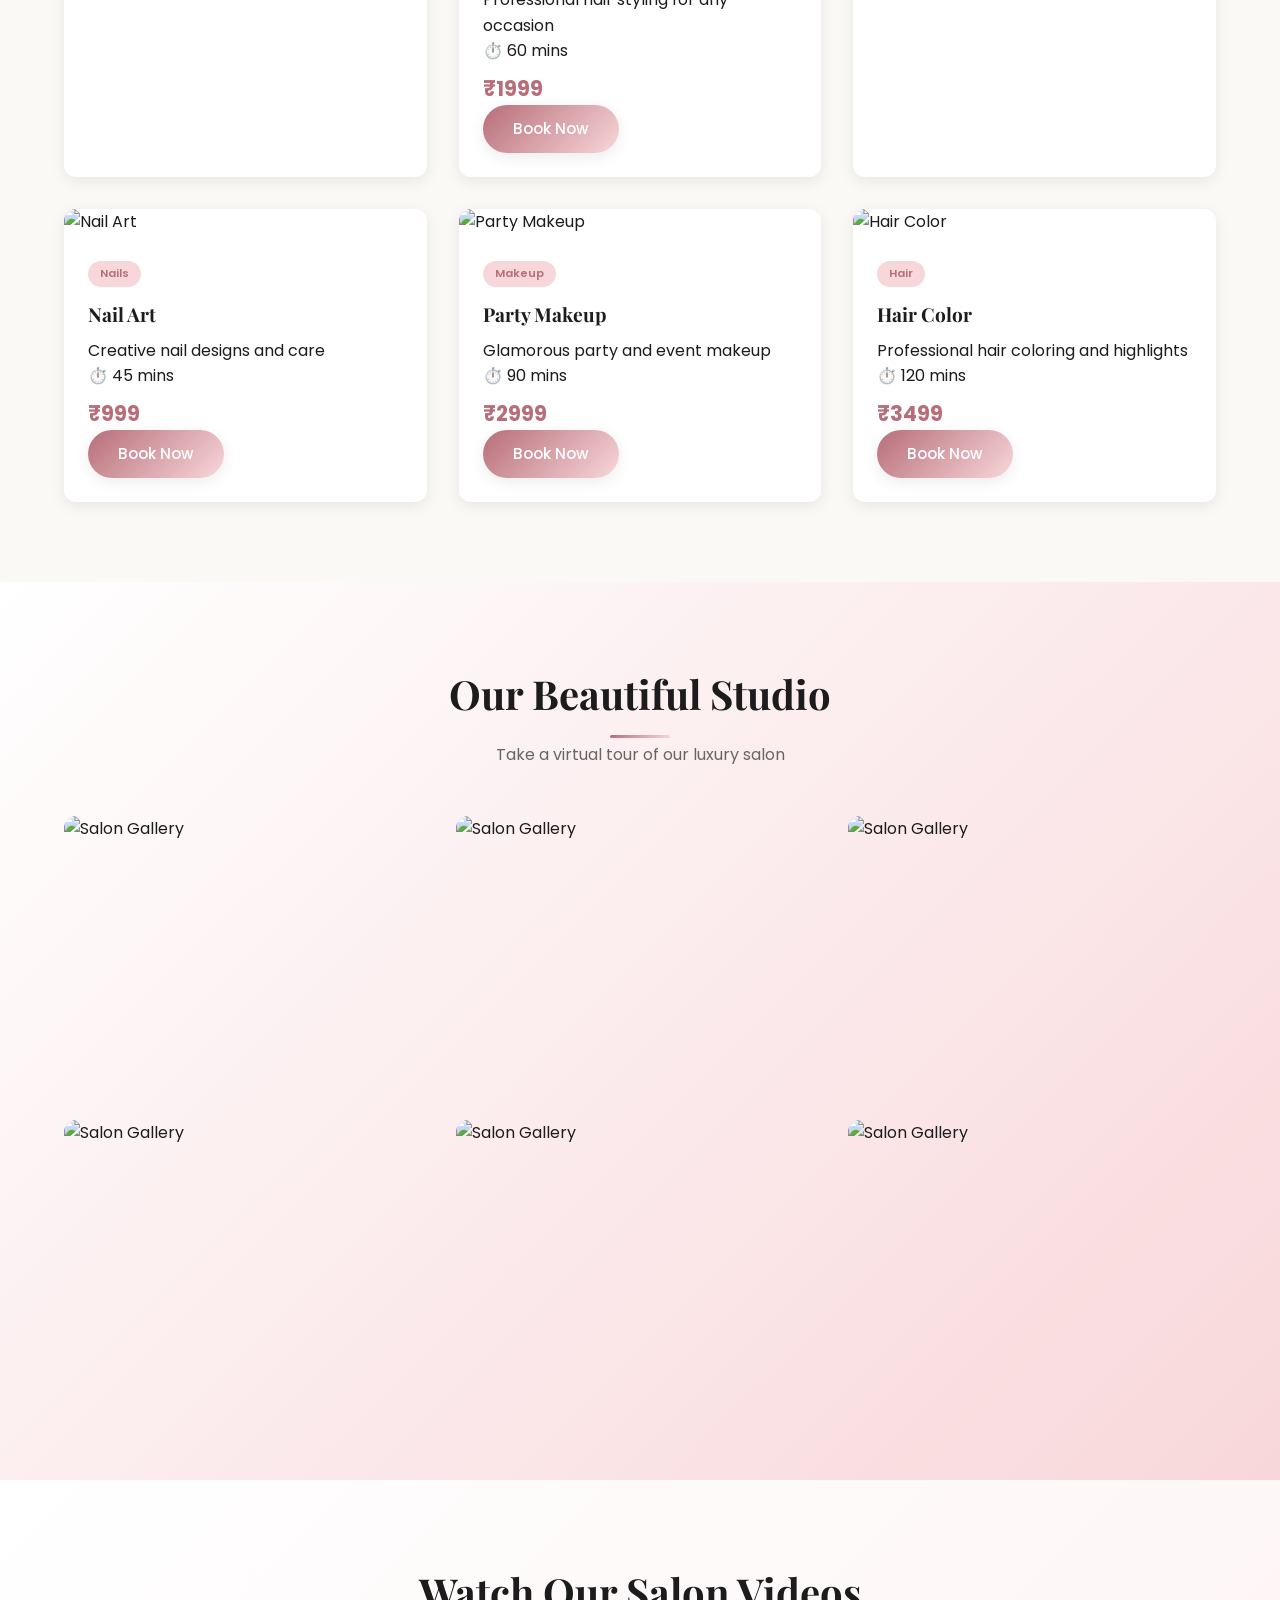
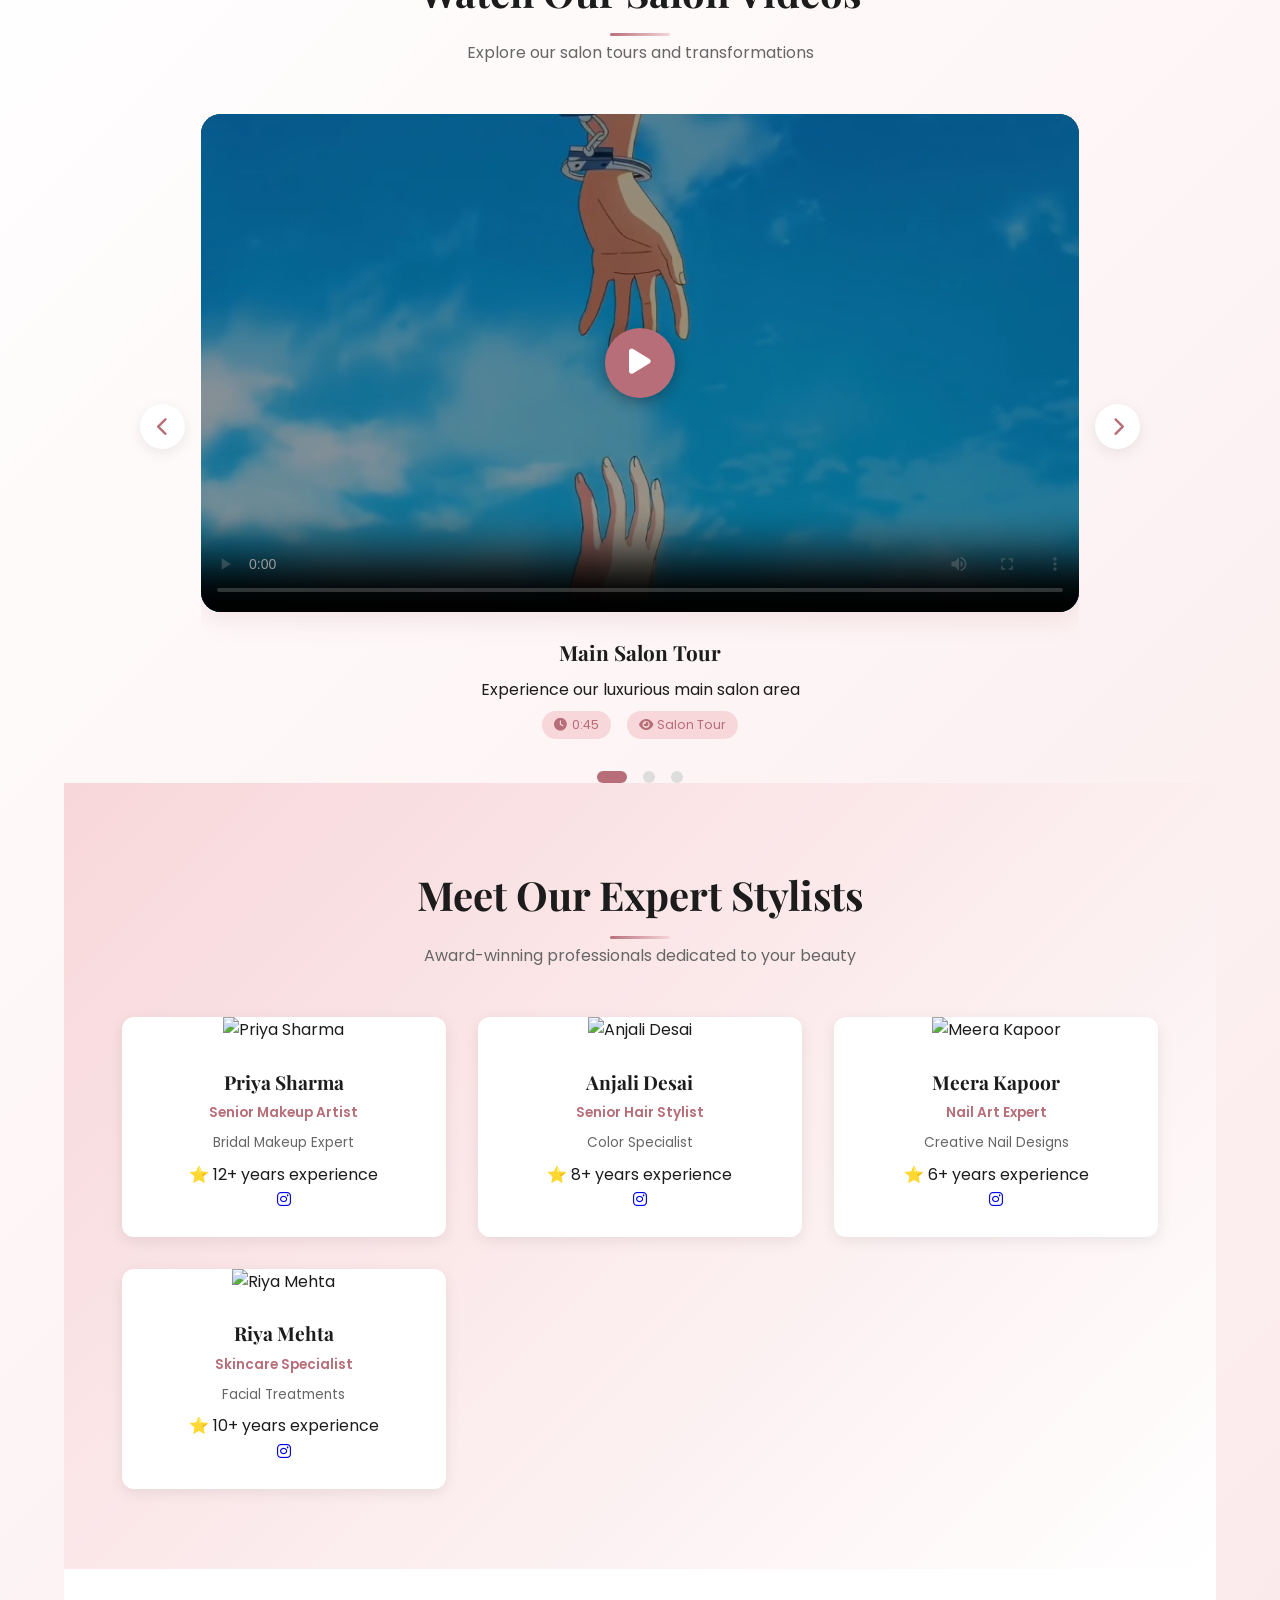
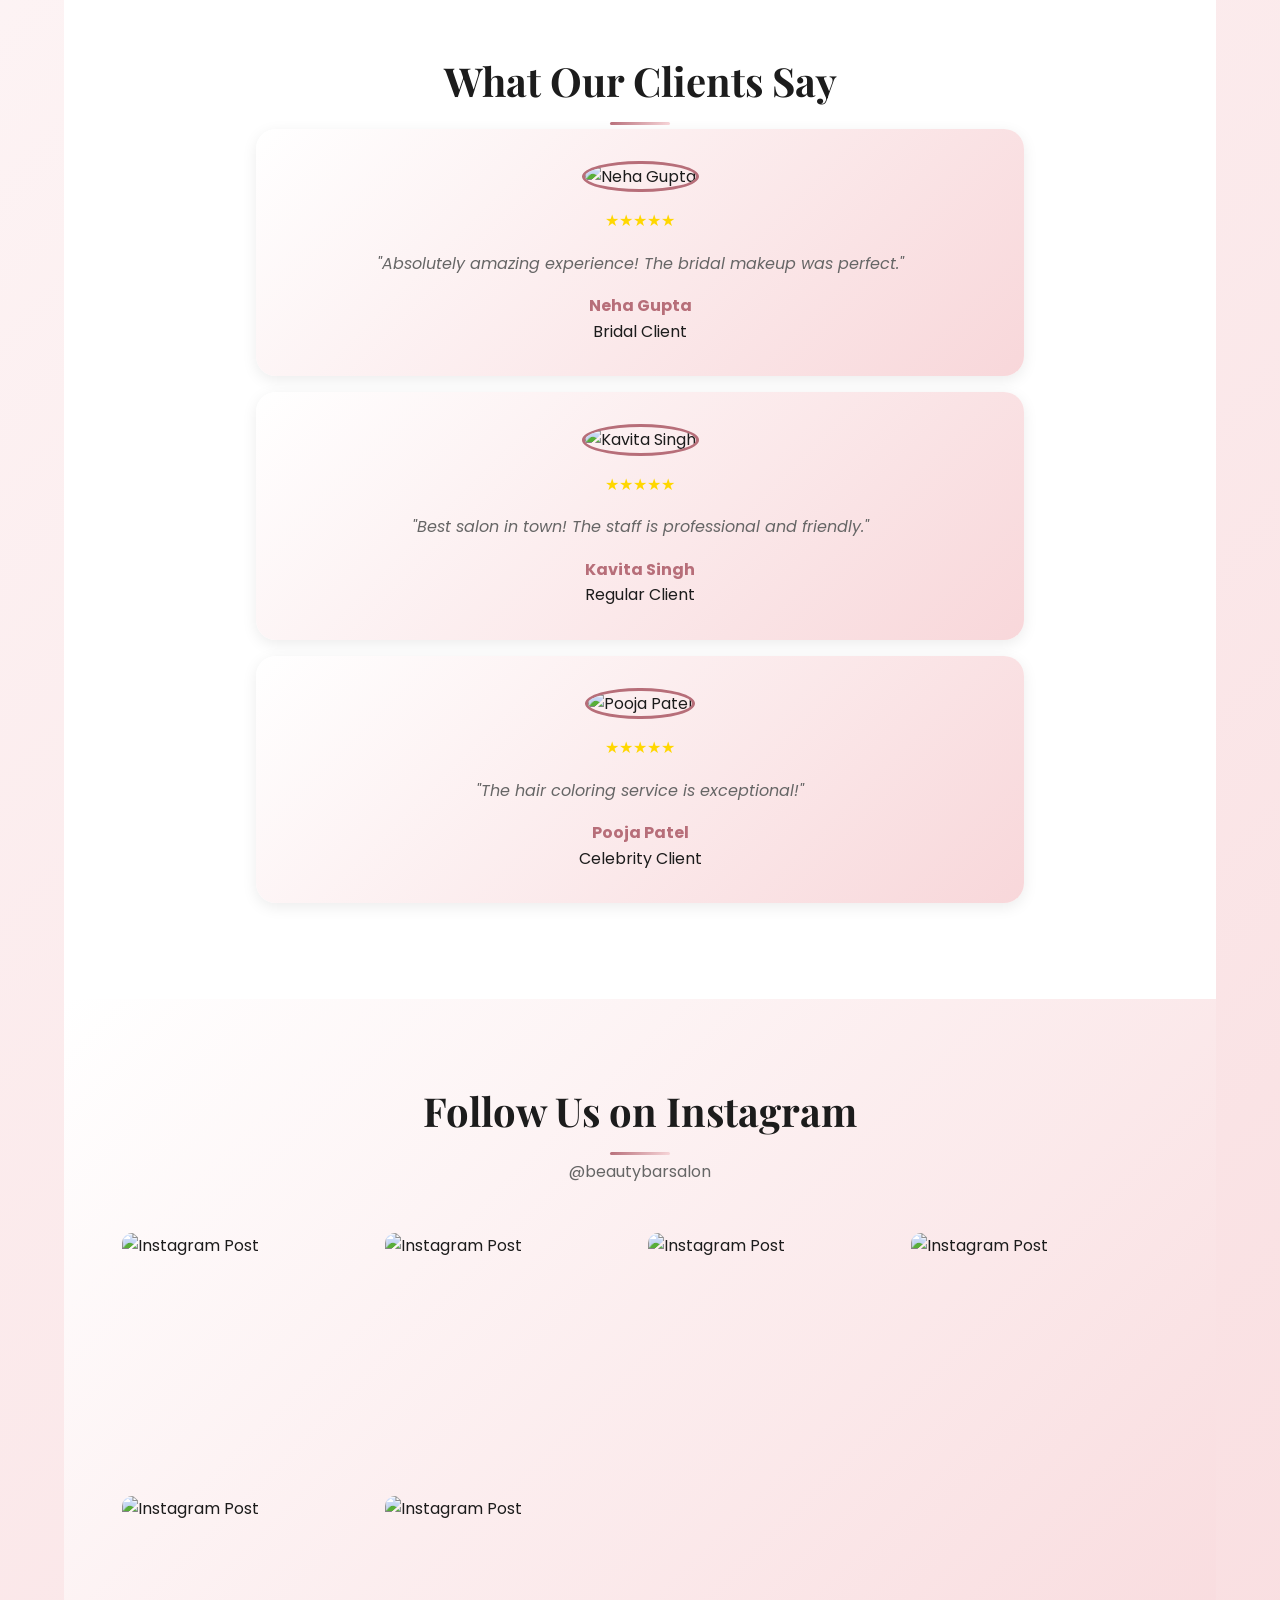
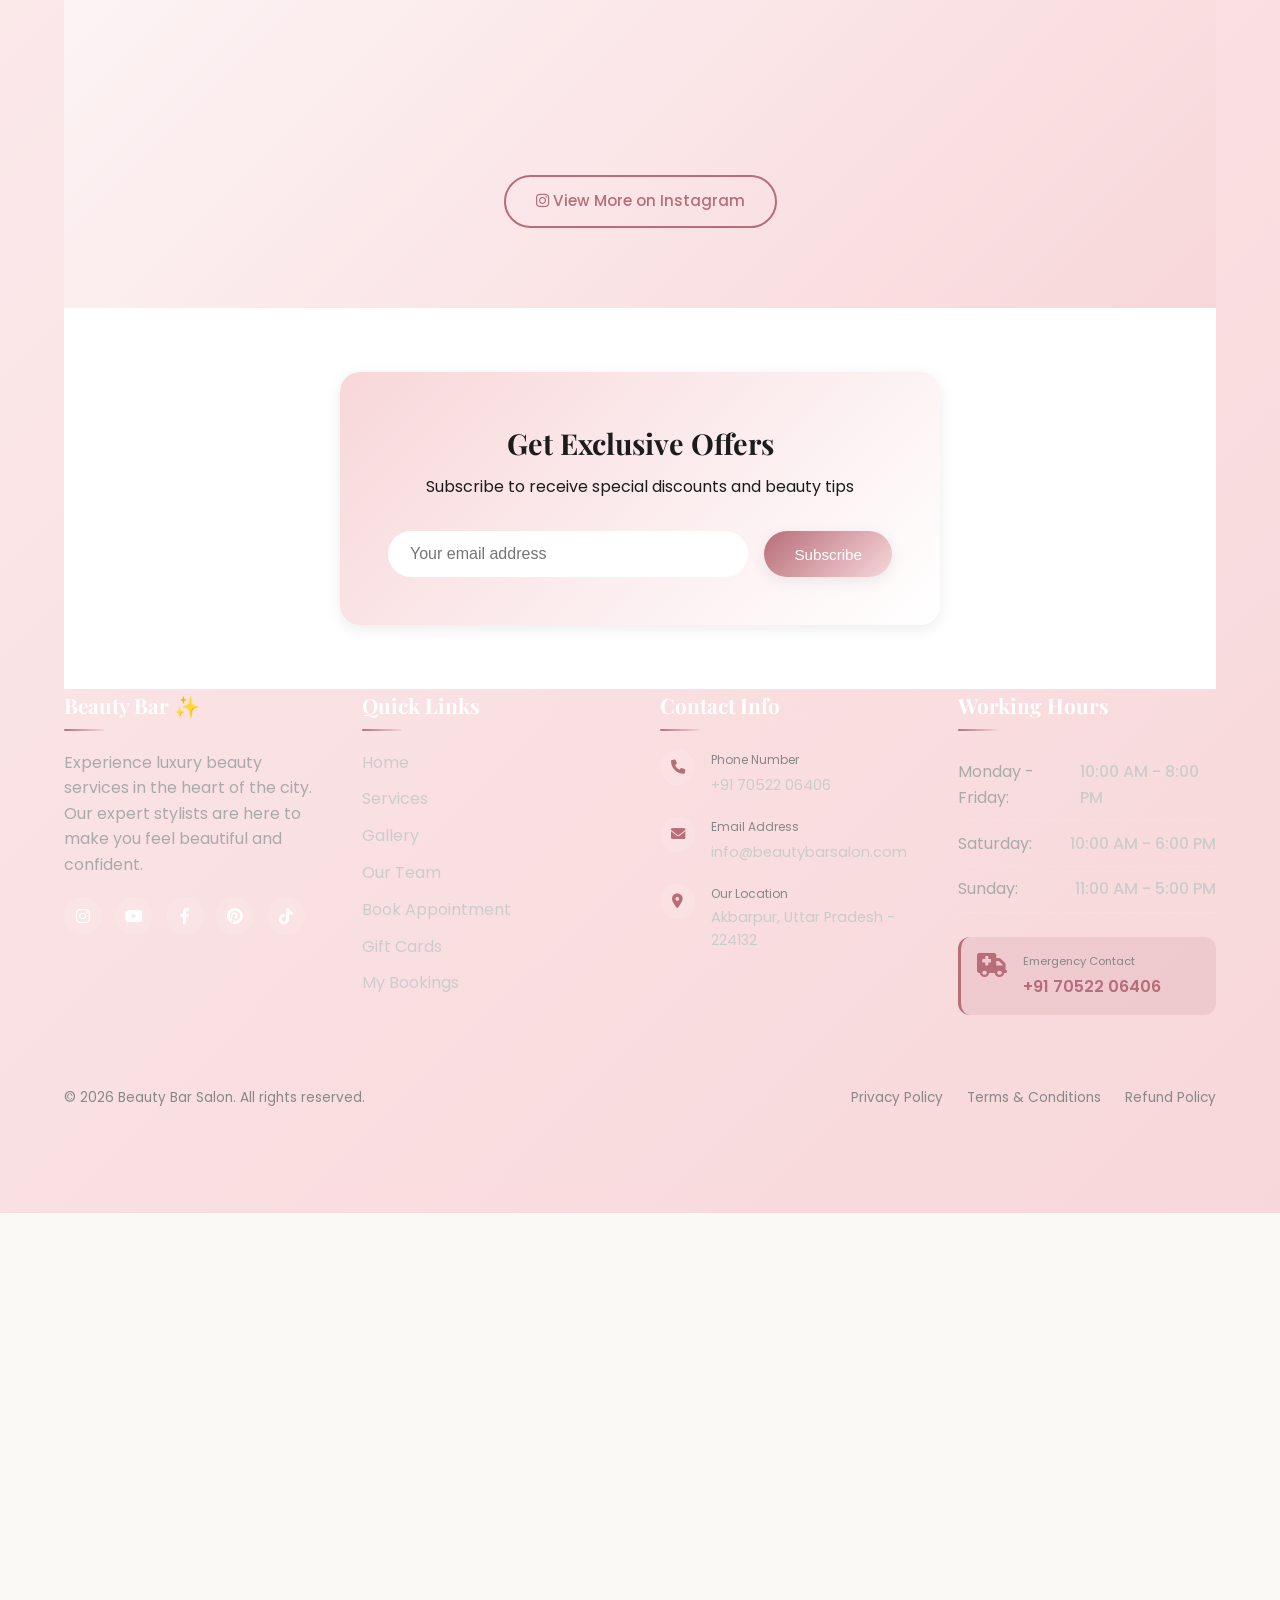
==== commit 967cc57f: "Refactor customer login modal structure" ====
--- a/index.html
+++ b/index.html
@@ -420,73 +420,65 @@
     </div>
   </footer>
 <!-- Login Modal -->
-<div class="modal" id="loginModal">
-    <div class="modal-content">
-        <span class="close-modal" id="closeModal">&times;</span>
-        
-        
-        
-        <!-- Email/Password Login Form -->
-        <div class="login-panel active" id="email-panel">
-            <h3>Login with Email</h3>
-            <div class="form-group">
-                <input type="email" id="login-email" placeholder="Email address" class="form-control">
-            </div>
-            <div class="form-group">
-                <input type="password" id="login-password" placeholder="Password" class="form-control">
-            </div>
-            <button class="btn btn-primary" id="login-email-btn">Login</button>
-            <p class="switch-mode">New user? <a href="#" id="show-register">Create an account</a></p>
-        </div>
-        
-        <!-- Registration Form (hidden by default) -->
-        <div class="login-panel" id="register-panel" style="display: none;">
-            <h3>Create Account</h3>
-            <div class="form-group">
-                <input type="text" id="register-name" placeholder="Full Name" class="form-control">
-            </div>
-            <div class="form-group">
-                <input type="email" id="register-email" placeholder="Email address" class="form-control">
-            </div>
-            <div class="form-group">
-                <input type="password" id="register-password" placeholder="Password" class="form-control">
-            </div>
-            <div class="form-group">
-                <input type="tel" id="register-mobile" placeholder="Mobile Number (optional)" class="form-control">
-            </div>
-            <button class="btn btn-primary" id="register-btn">Register</button>
-            <p class="switch-mode">Already have an account? <a href="#" id="show-login">Login here</a></p>
-        </div>
-        
-        <!-- Mobile OTP Login Form -->
-        <div class="login-panel" id="mobile-panel" style="display: none;">
-            <h3>Login with Mobile</h3>
-            <div class="form-group">
-                <input type="tel" id="mobile-number" placeholder="Mobile Number" class="form-control">
-            </div>
-            <div class="form-group" id="otp-group" style="display: none;">
-                <input type="text" id="mobile-otp" placeholder="Enter OTP" class="form-control">
-            </div>
-            <button class="btn btn-primary" id="send-otp-btn">Send OTP</button>
-            <button class="btn btn-primary" id="verify-otp-btn" style="display: none;">Verify & Login</button>
-        </div>
-        
-        <!-- Google Login Panel -->
-        <div class="login-panel" id="google-panel" style="display: none;">
-            <div id="googleSignInButton" class="google-signin-container"></div>
-            <div class="divider">
-                <span>or</span>
-            </div>
-            <div class="google-login" id="googleLogin">
-                <img src="https://www.google.com/favicon.ico" alt="Google">
-                <span>Continue with Google</span>
-            </div>
-        </div>
-        
-        <p class="modal-note">Only Gmail accounts are accepted for Google login</p>
+    <!-- ============================================
+     CUSTOMER LOGIN MODAL
+============================================ -->
+<div class="modal" id="customerLoginModal">
+    <div class="modal-content" style="max-width: 420px;">
+        <span class="close-modal">&times;</span>
+        
+        <h2 style="text-align: center; margin-bottom: 0.5rem;">👤 Welcome</h2>
+        <p style="text-align: center; color: #666; margin-bottom: 1.5rem;">Login to manage your bookings</p>
+        
+        <div class="customer-tabs">
+            <button class="customer-tab active" data-tab="login">Login</button>
+            <button class="customer-tab" data-tab="register">Register</button>
+        </div>
+        
+        <!-- Login Panel -->
+        <div class="customer-panel active" data-panel="login">
+            <form id="customerLoginForm">
+                <div class="form-group">
+                    <label>Email Address</label>
+                    <input type="email" id="customerLoginEmail" class="form-control" placeholder="your@email.com" required>
+                </div>
+                <div class="form-group">
+                    <label>Password</label>
+                    <input type="password" id="customerLoginPassword" class="form-control" placeholder="Enter password" required>
+                </div>
+                <button type="submit" class="btn btn-primary">Login</button>
+            </form>
+        </div>
+        
+        <!-- Register Panel -->
+        <div class="customer-panel" data-panel="register">
+            <form id="customerRegisterForm">
+                <div class="form-group">
+                    <label>Full Name</label>
+                    <input type="text" id="customerRegName" class="form-control" placeholder="Your name" required>
+                </div>
+                <div class="form-group">
+                    <label>Email Address</label>
+                    <input type="email" id="customerRegEmail" class="form-control" placeholder="your@email.com" required>
+                </div>
+                <div class="form-group">
+                    <label>Password</label>
+                    <input type="password" id="customerRegPassword" class="form-control" placeholder="Create password" required>
+                </div>
+                <div class="form-group">
+                    <label>Phone Number (Optional)</label>
+                    <input type="tel" id="customerRegPhone" class="form-control" placeholder="+91 98765 43210">
+                </div>
+                <button type="submit" class="btn btn-primary">Create Account</button>
+            </form>
+        </div>
+        
+        <p style="text-align: center; font-size: 0.8rem; color: #999; margin-top: 1rem;">
+            By continuing, you agree to our Terms & Conditions
+        </p>
     </div>
 </div>
-   <!-- ============================================
+ <!-- ===========================================
          SCRIPTS (Load in correct order)
     ============================================ -->
     <script src="js/data-service.js"></script>
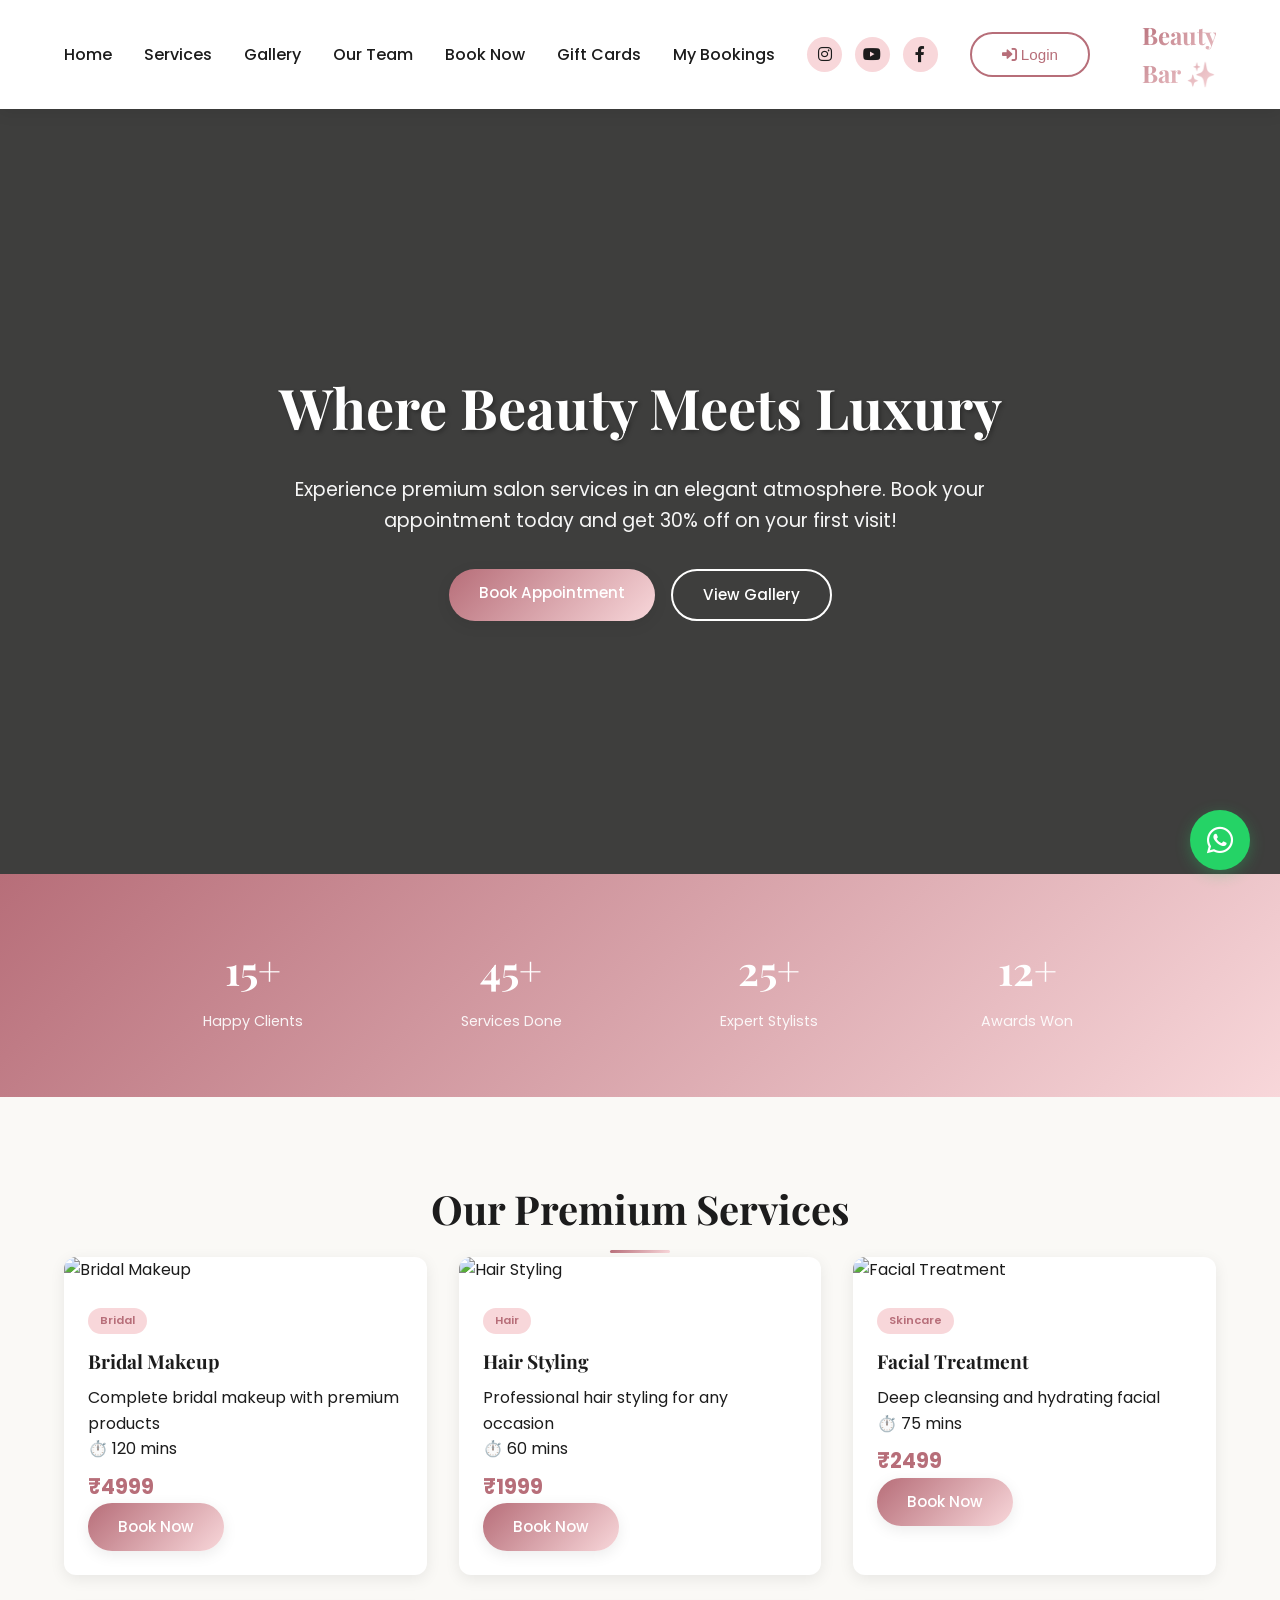
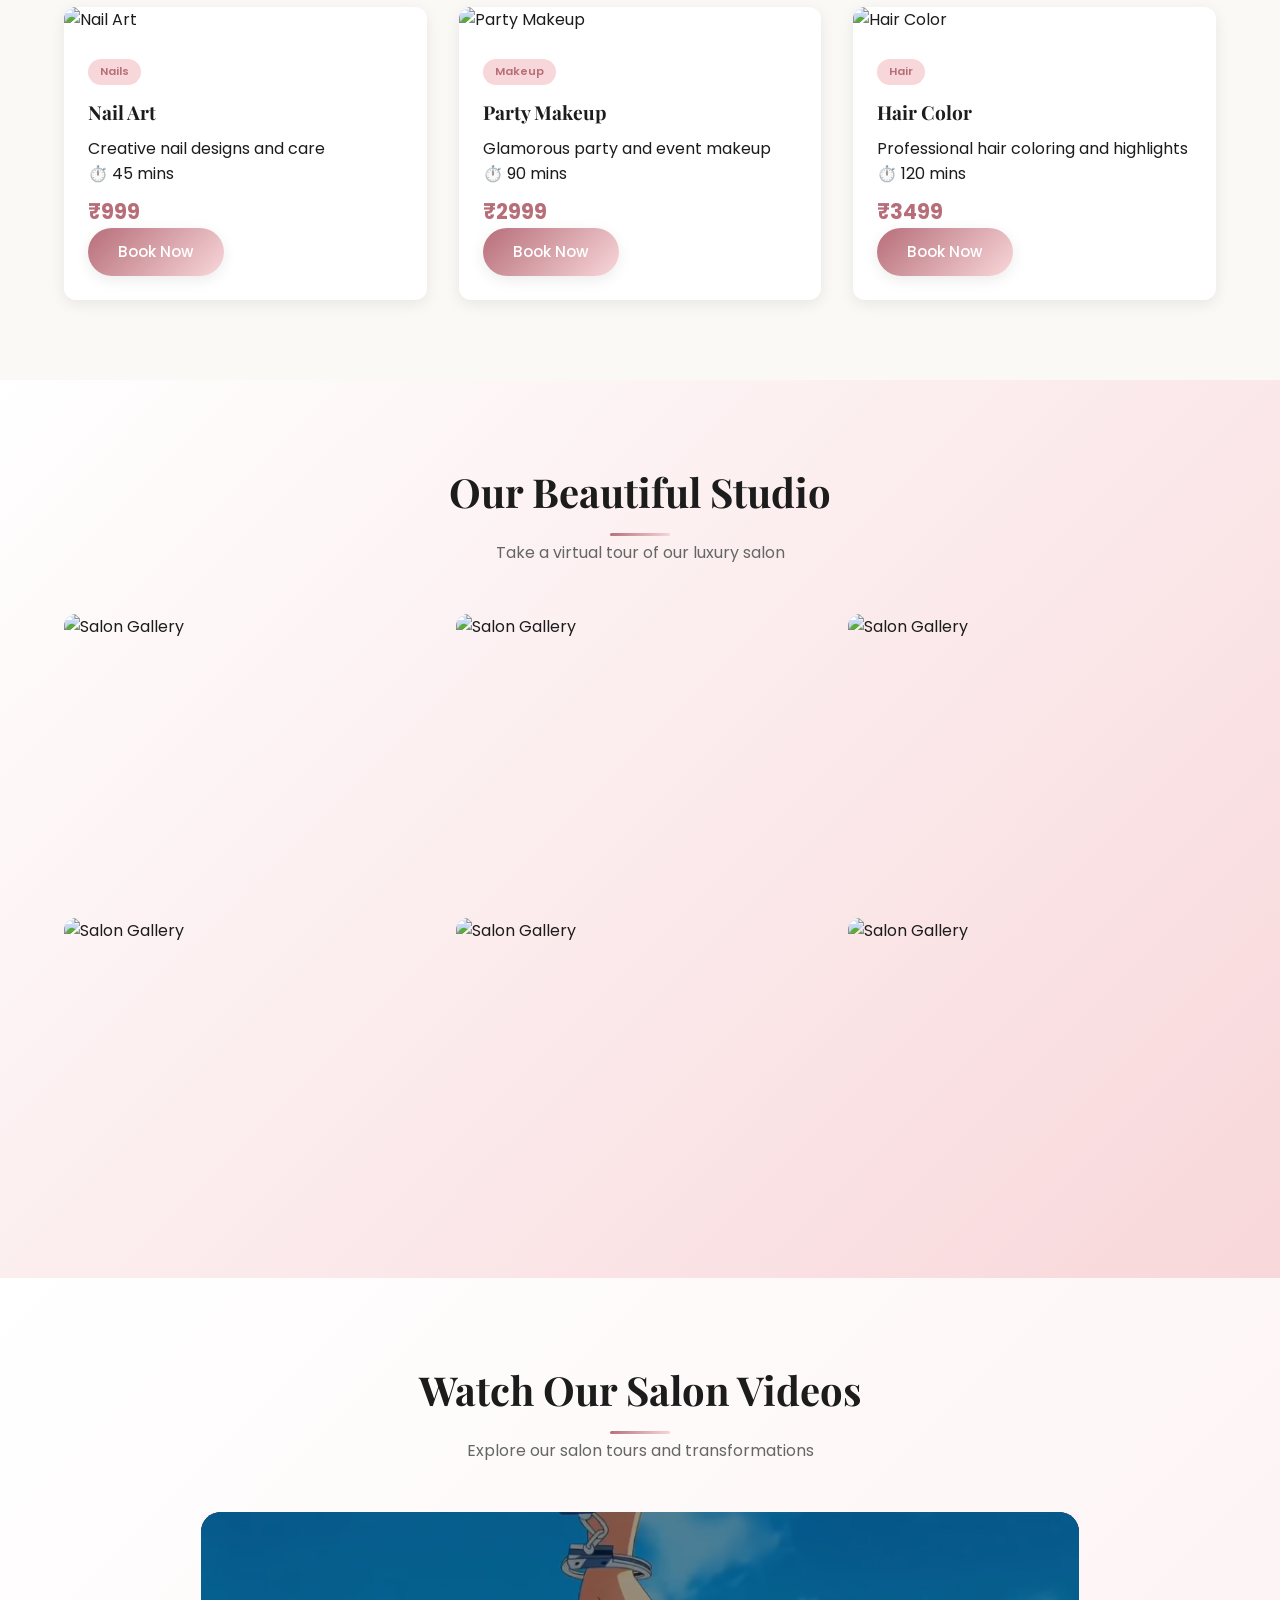
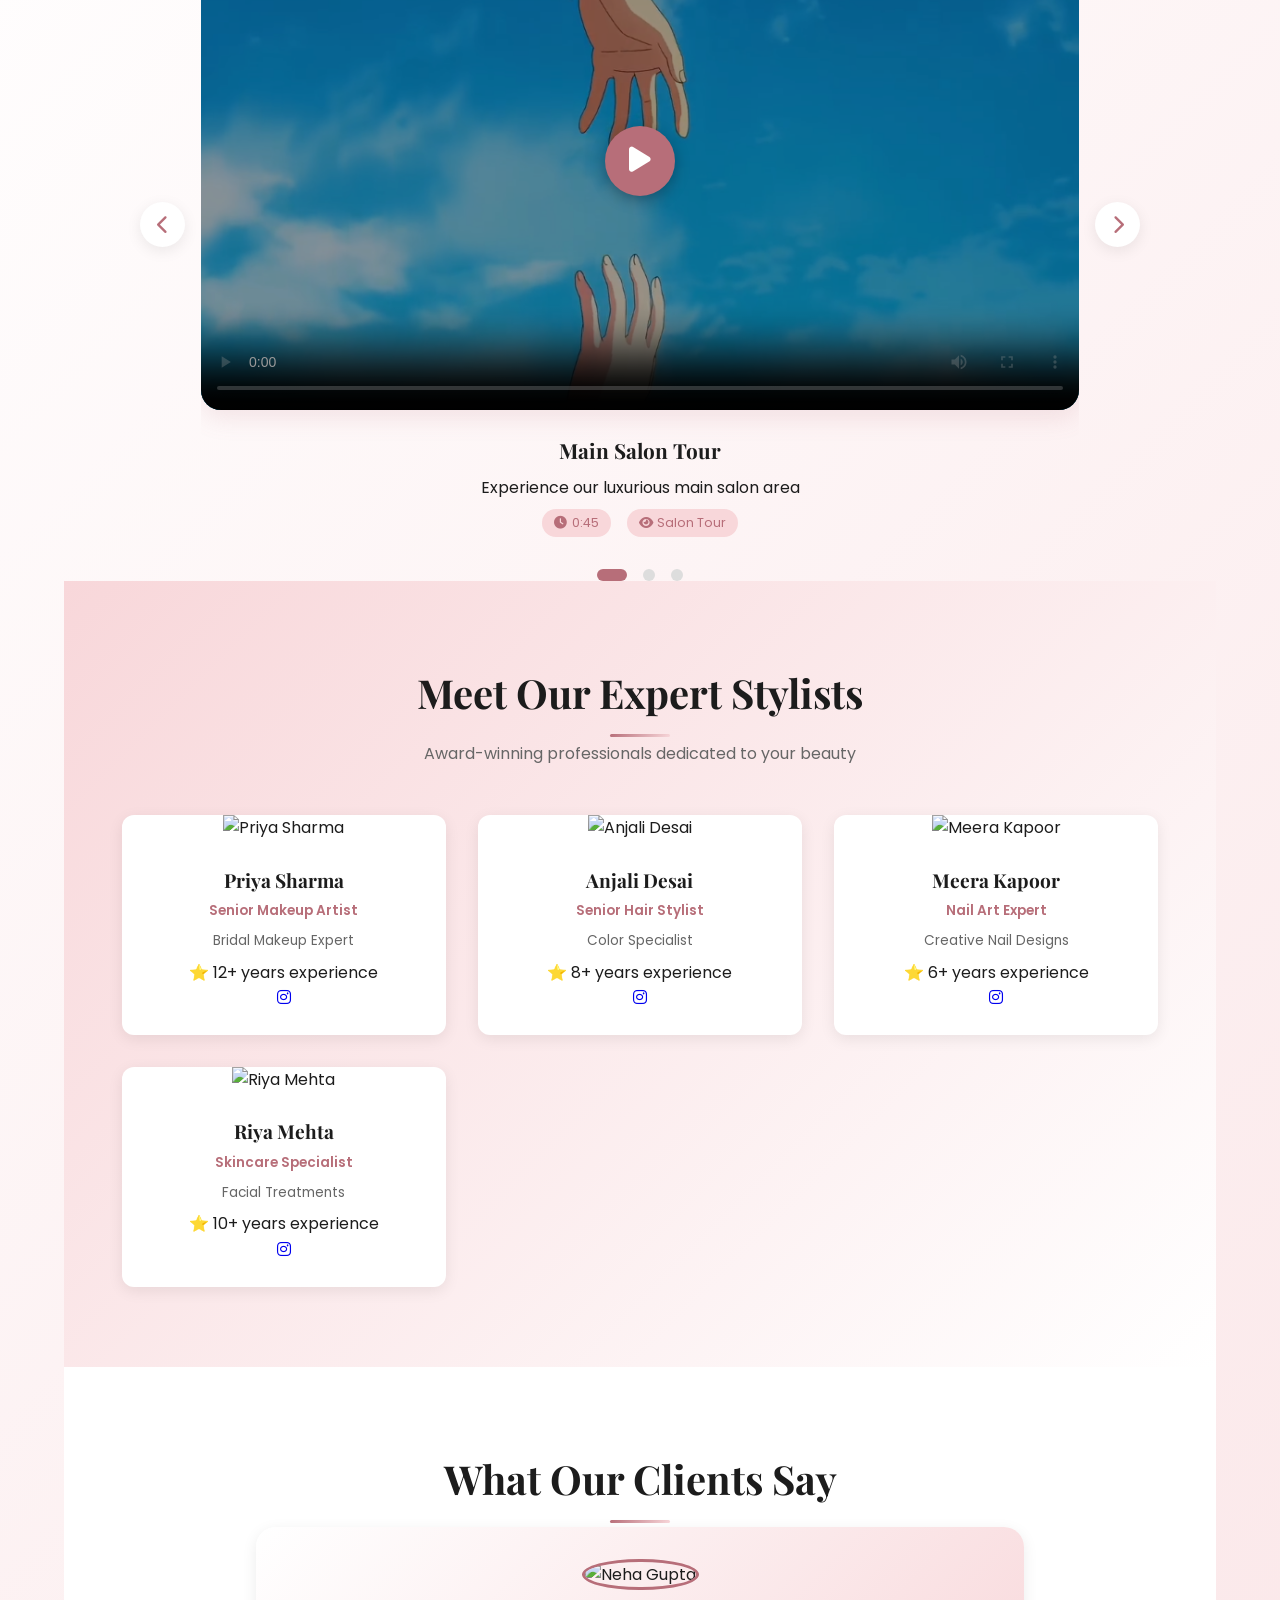
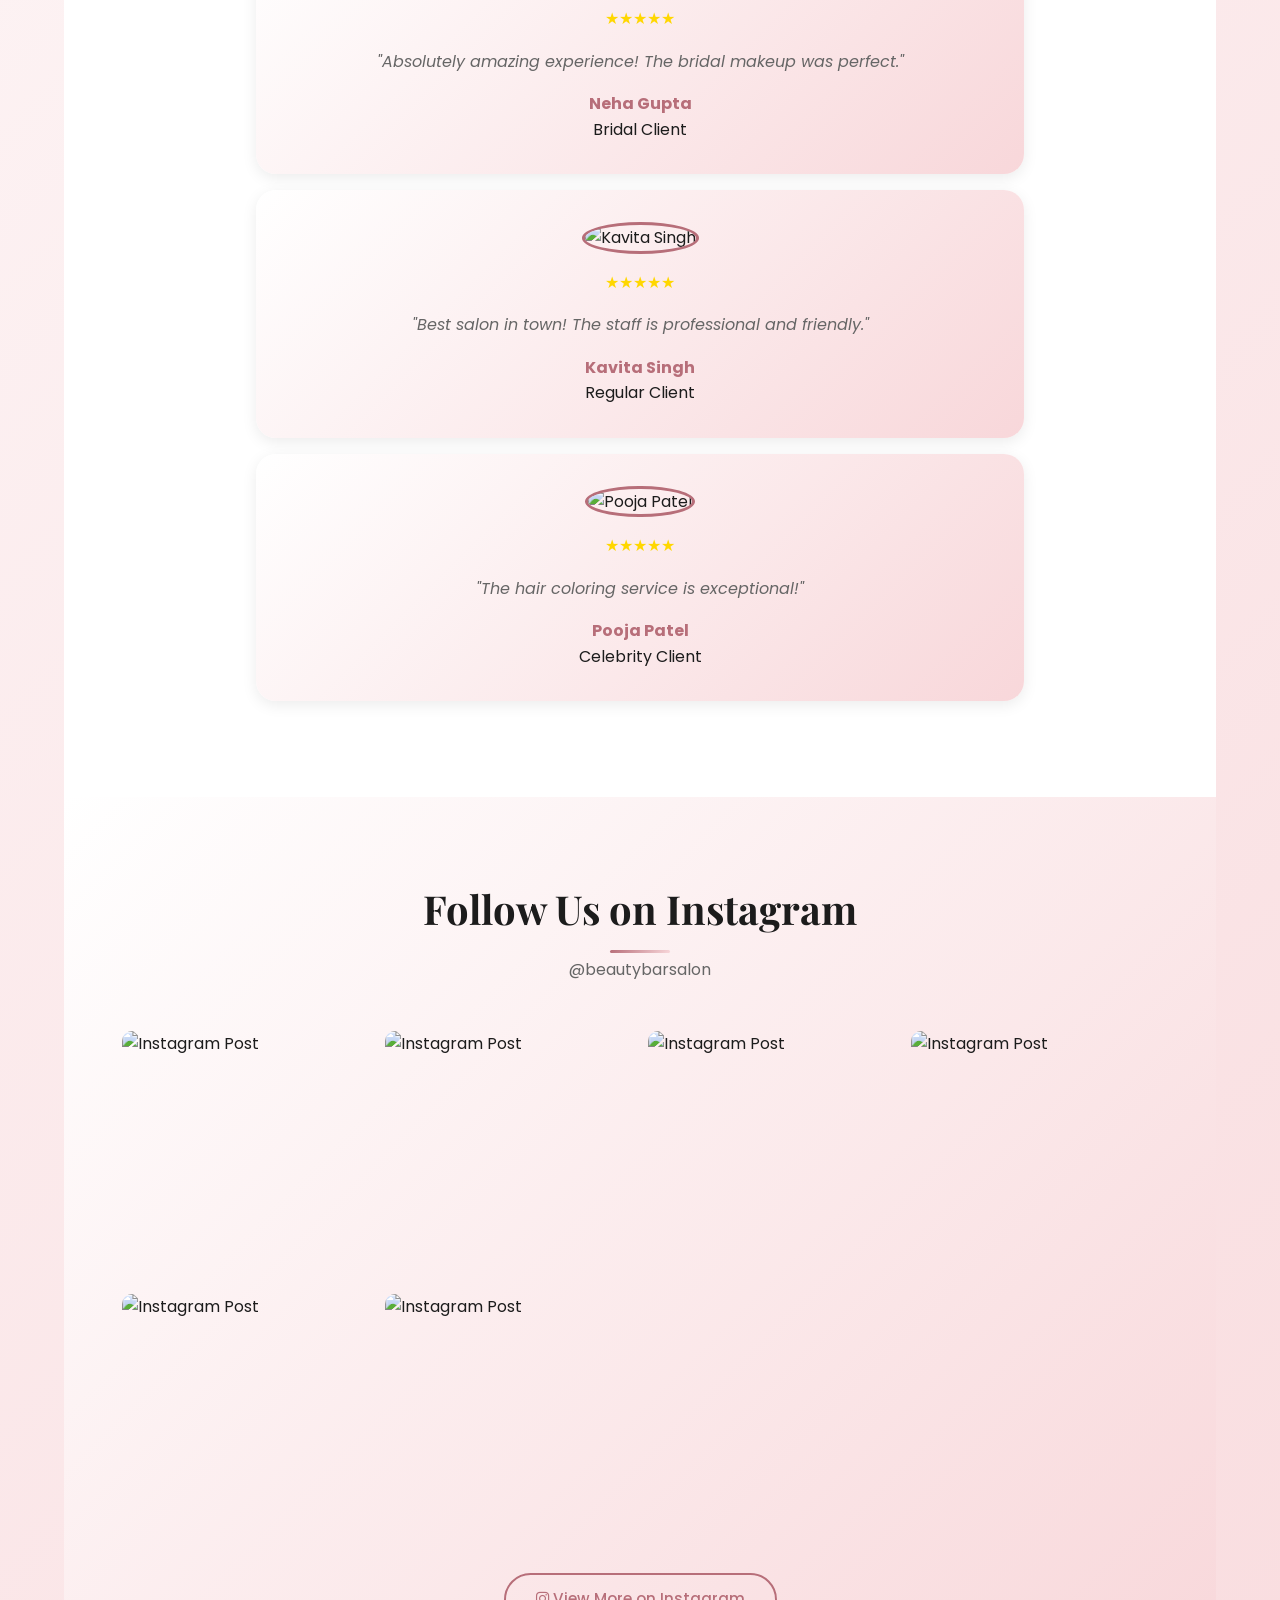
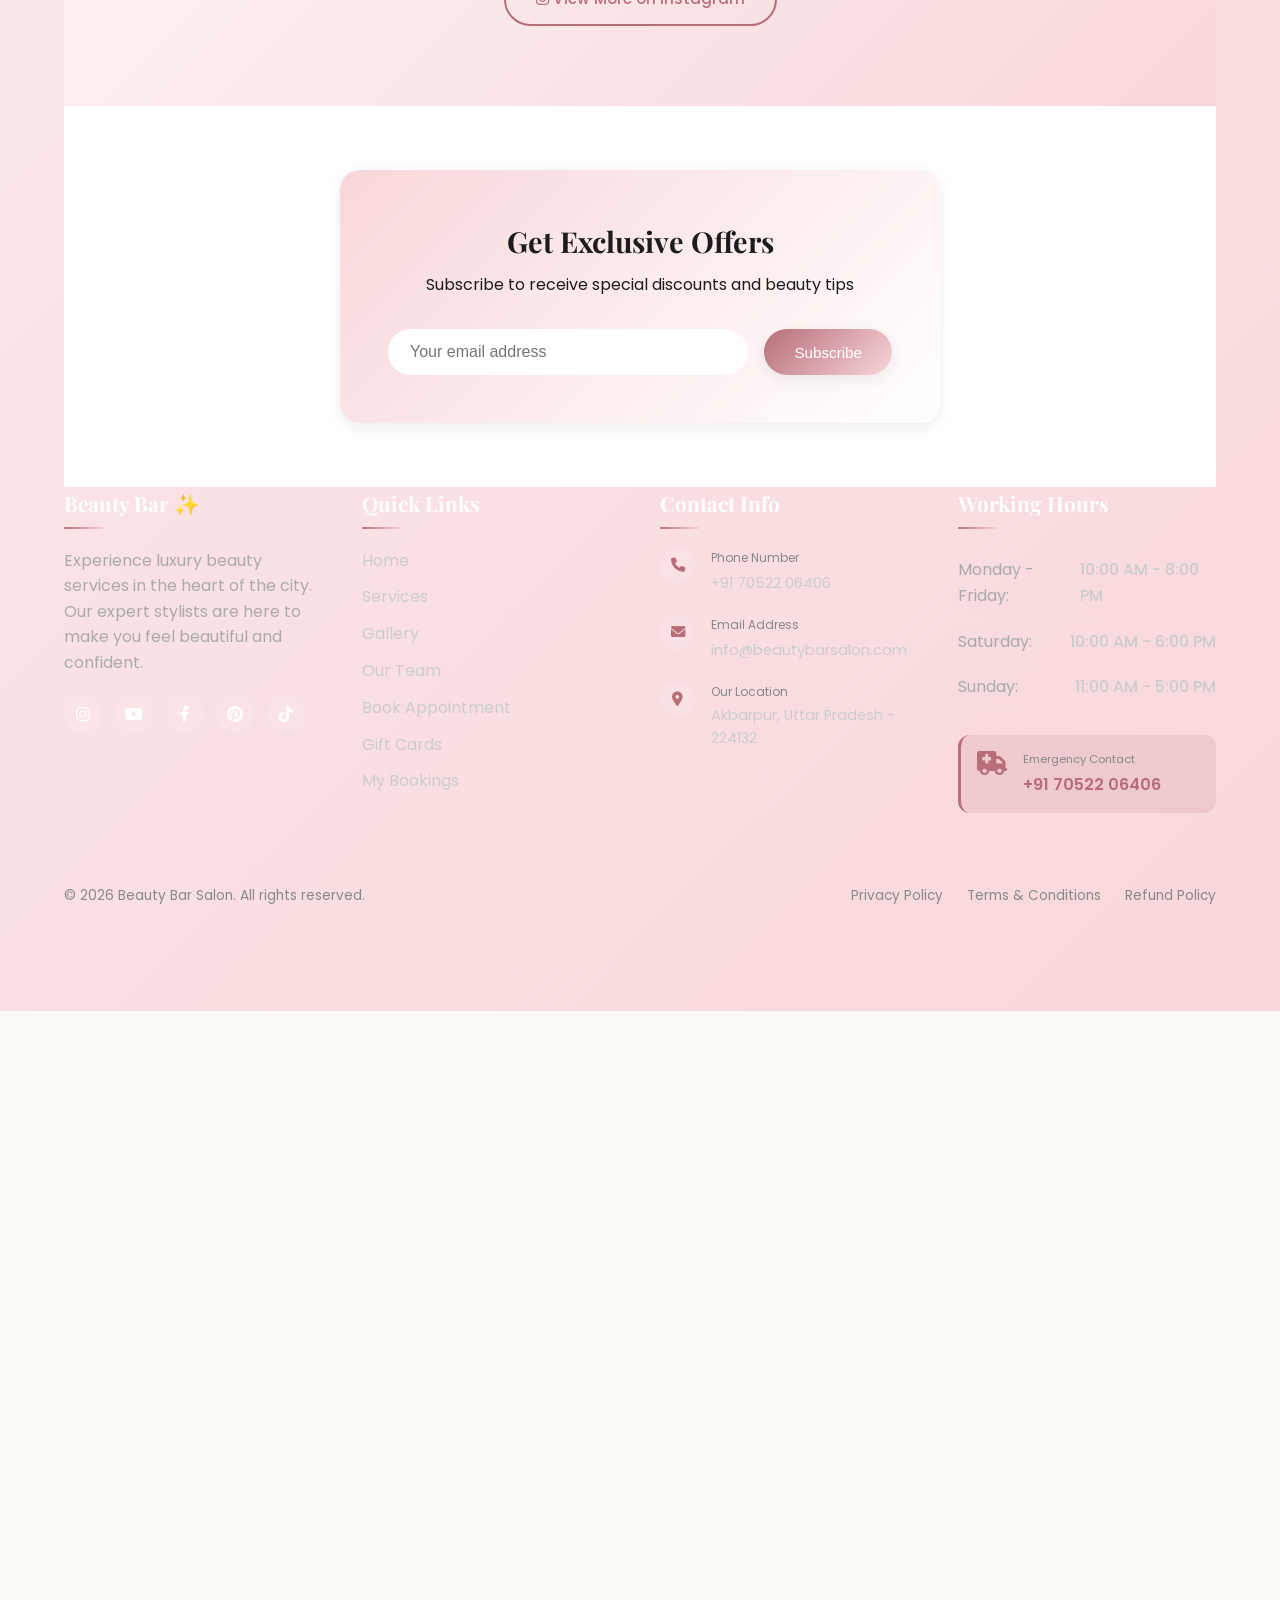
==== commit a7933371: "Replace login buttons with customer-specific buttons" ====
--- a/index.html
+++ b/index.html
@@ -44,9 +44,8 @@
         
         <!-- Mobile Login Button - RIGHT SIDE -->
         <div class="login-mobile">
-            <button class="btn btn-outline" id="loginBtnMobile">Login</button>
-        </div>
-        
+    <button class="btn btn-outline" id="customerLoginBtnMobile">Login</button>
+        </div>  
         <!-- Navigation Links -->
         <div class="nav-links" id="navLinks">
             <a href="index.html">Home</a>
@@ -63,7 +62,9 @@
                 <a href="#" class="social-icon" target="_blank"><i class="fab fa-facebook-f"></i></a>
             </div>
             
-            <button class="btn btn-outline" id="loginBtn">Login</button>
+        <button class="btn btn-outline" id="customerLoginBtn">
+    <i class="fas fa-sign-in-alt"></i> Login
+        </button>
         </div>
     </nav>
 
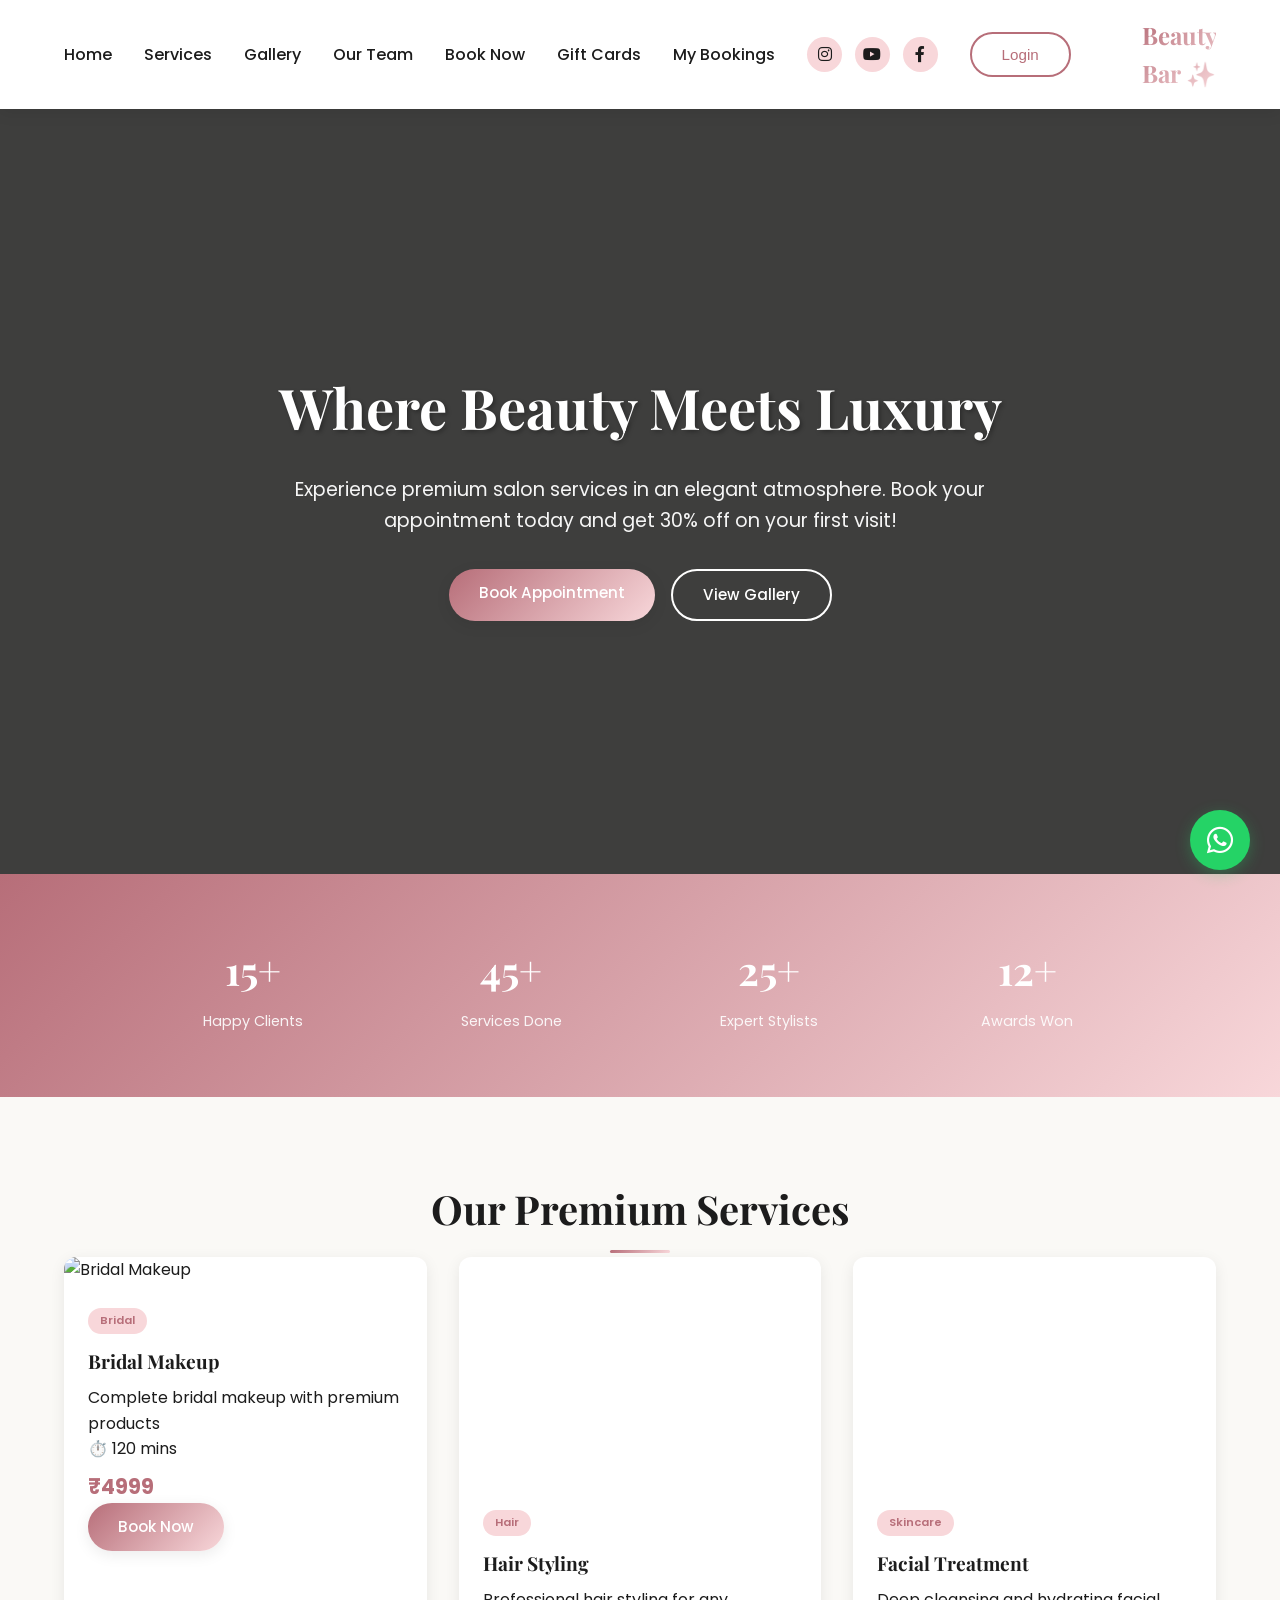
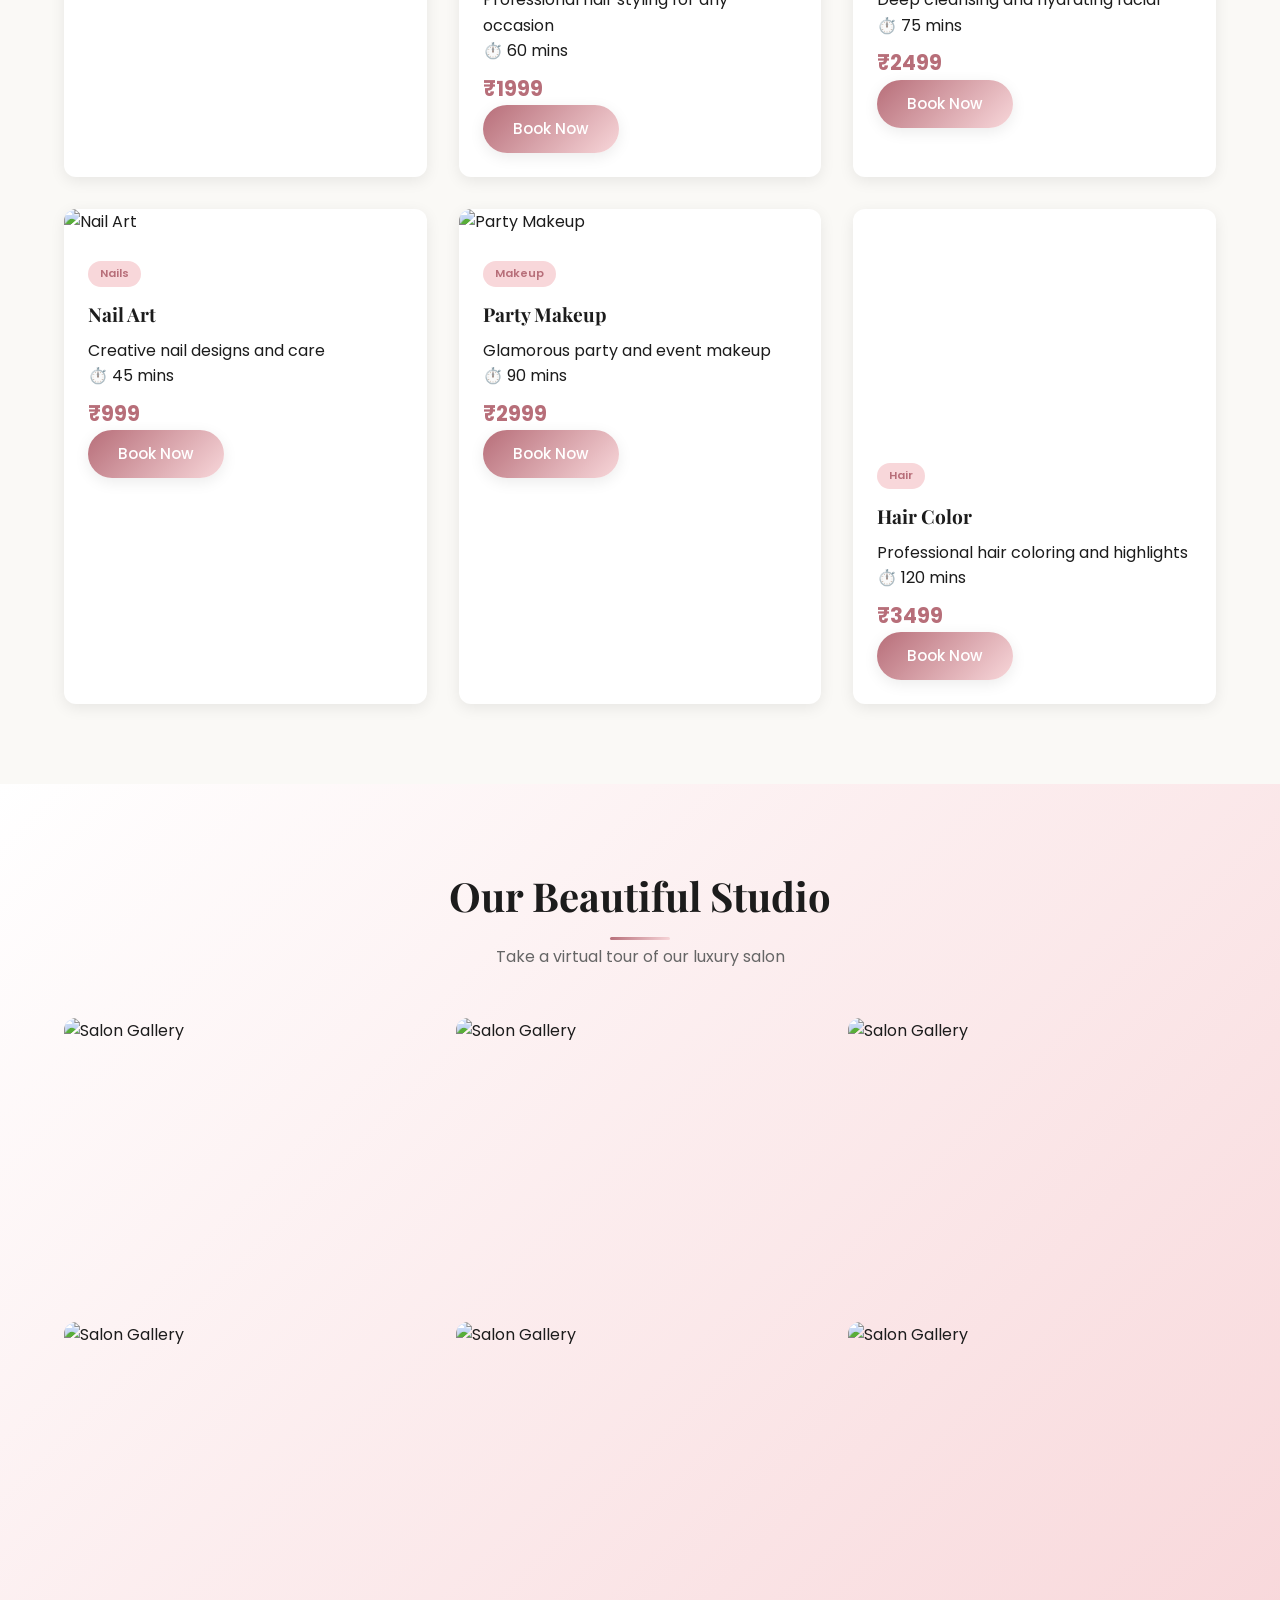
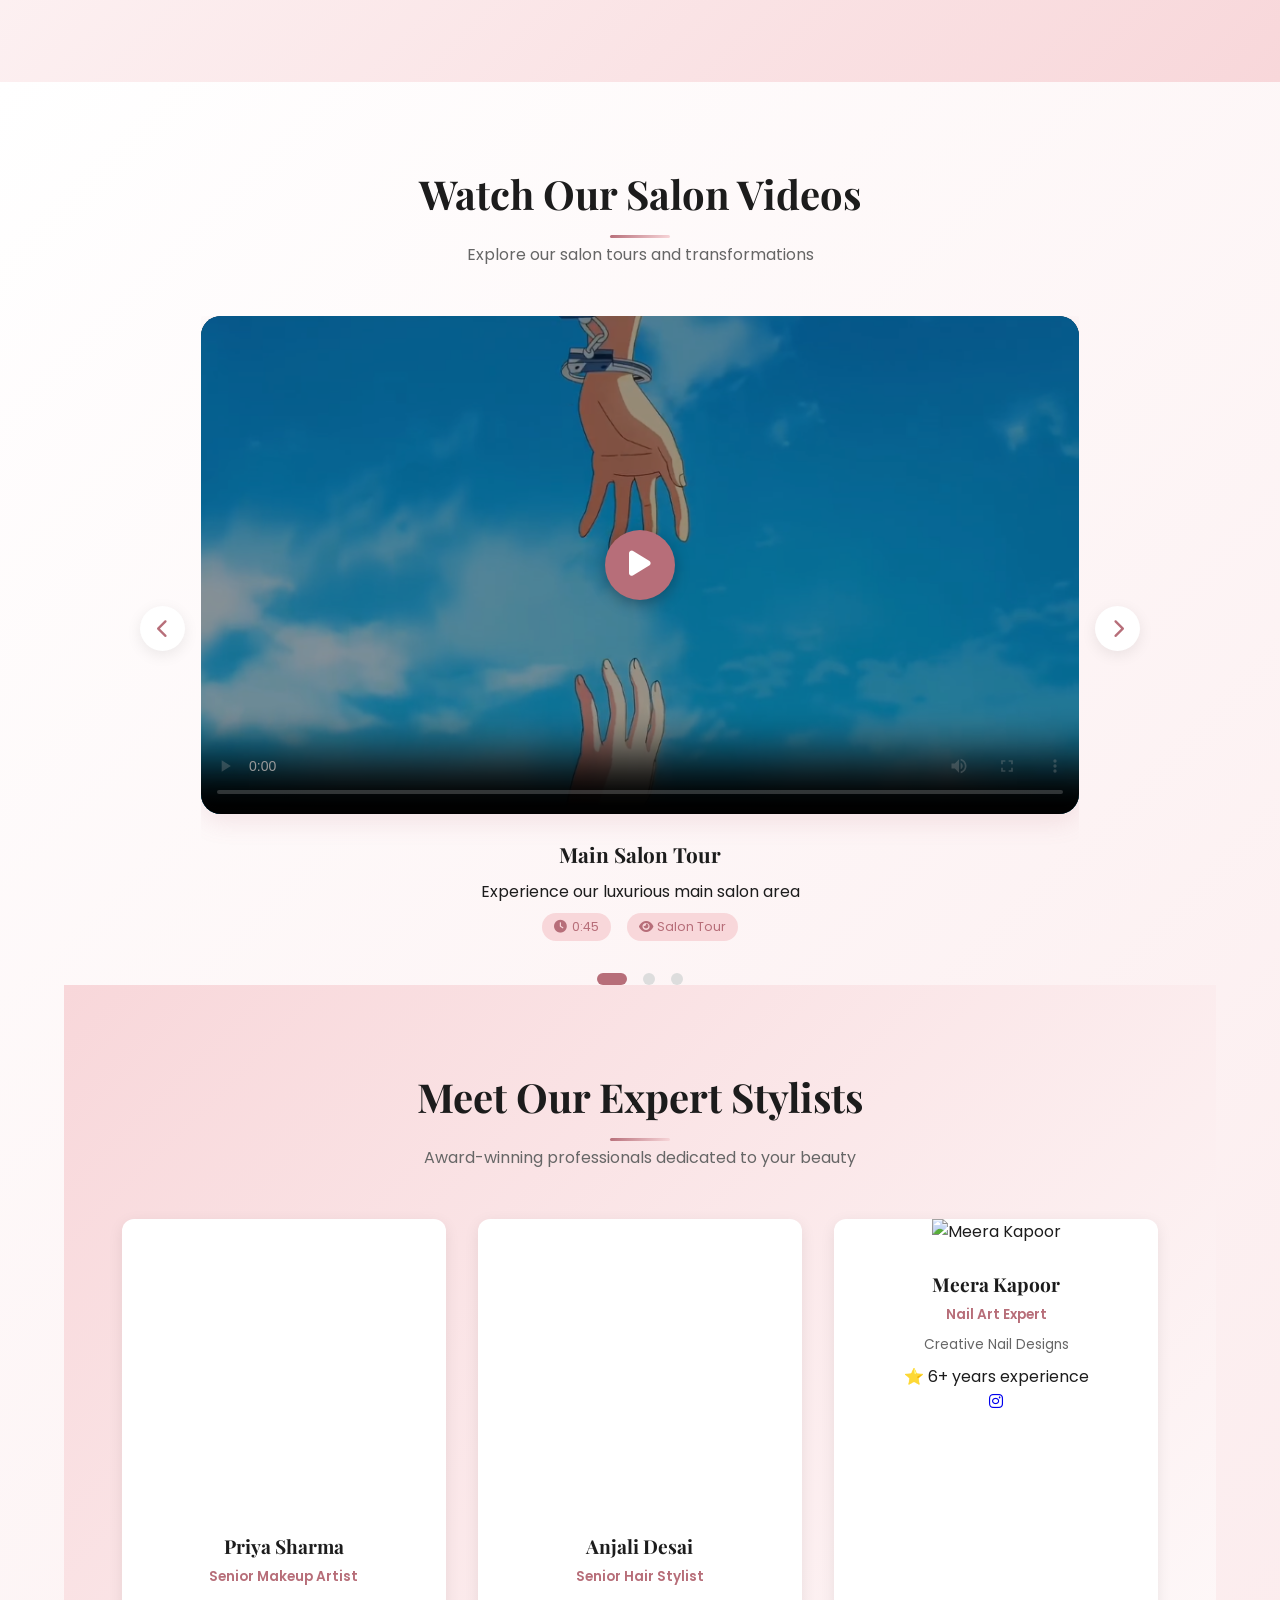
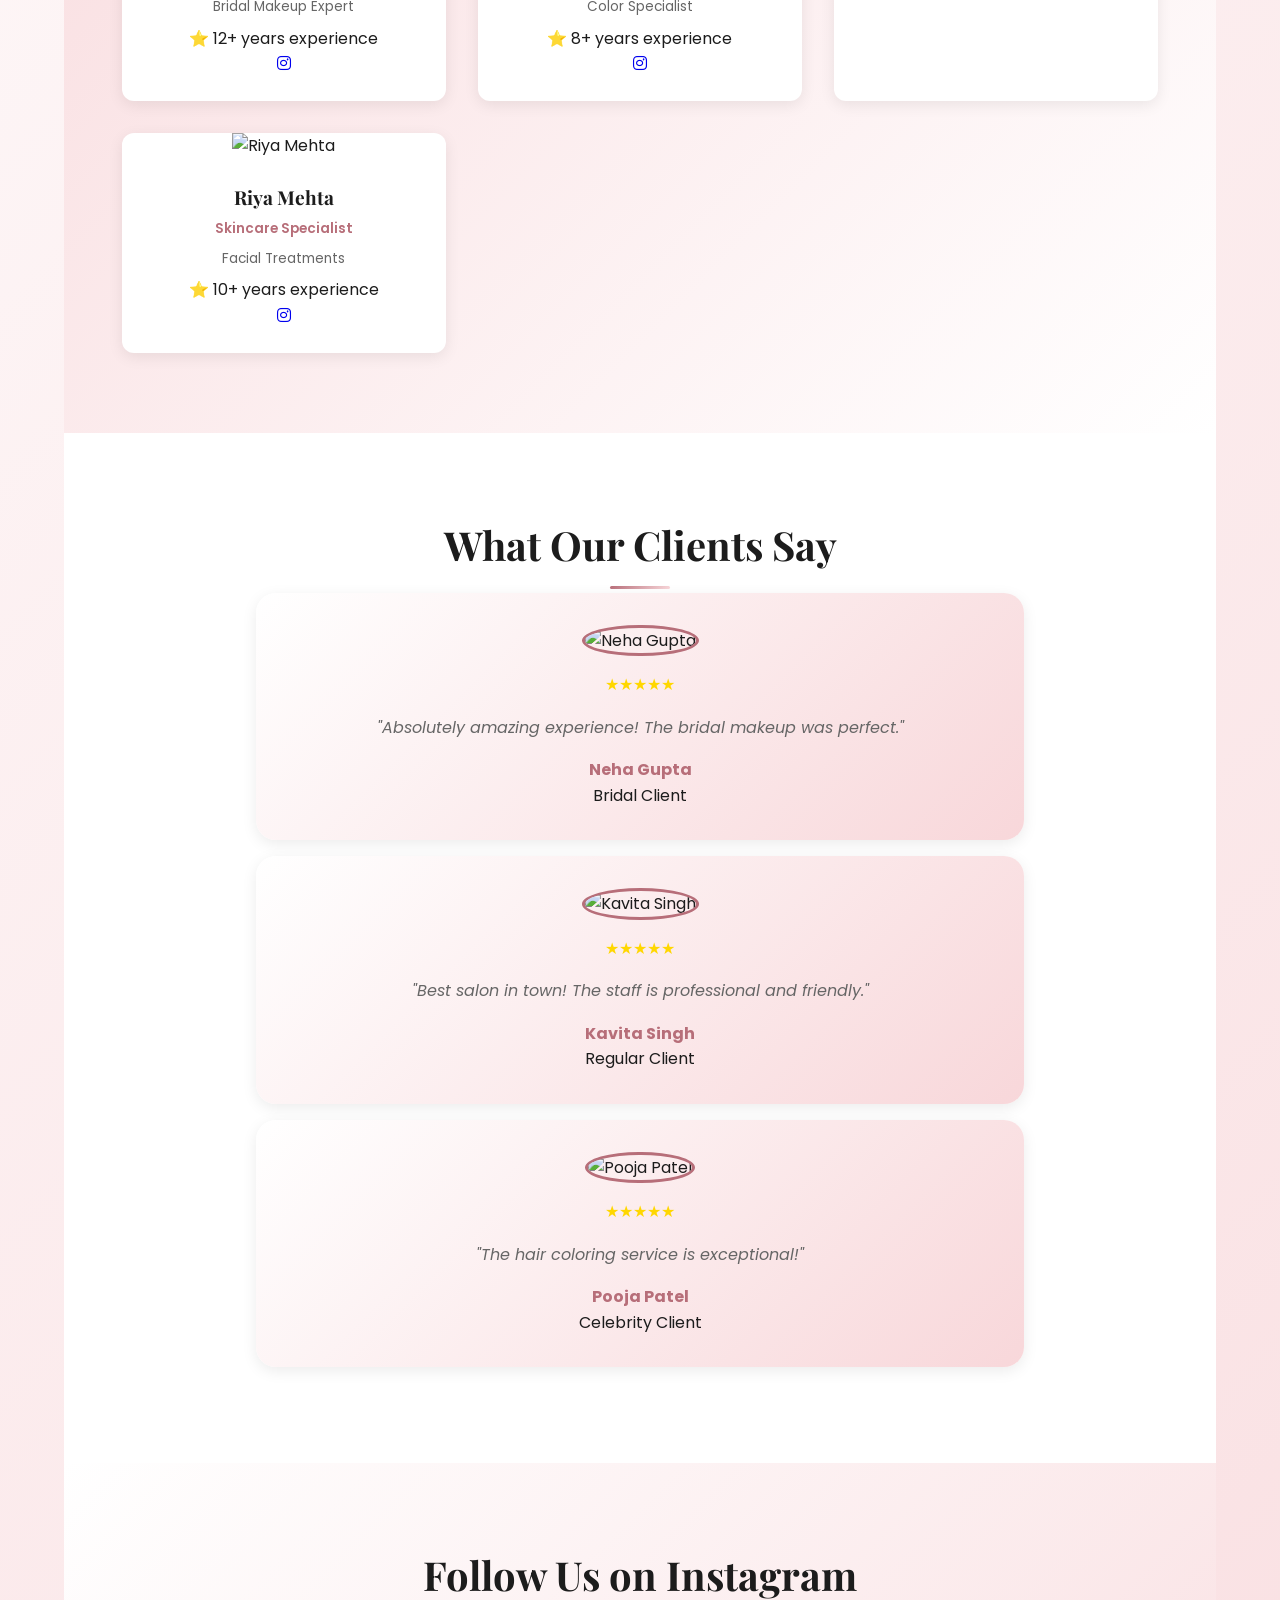
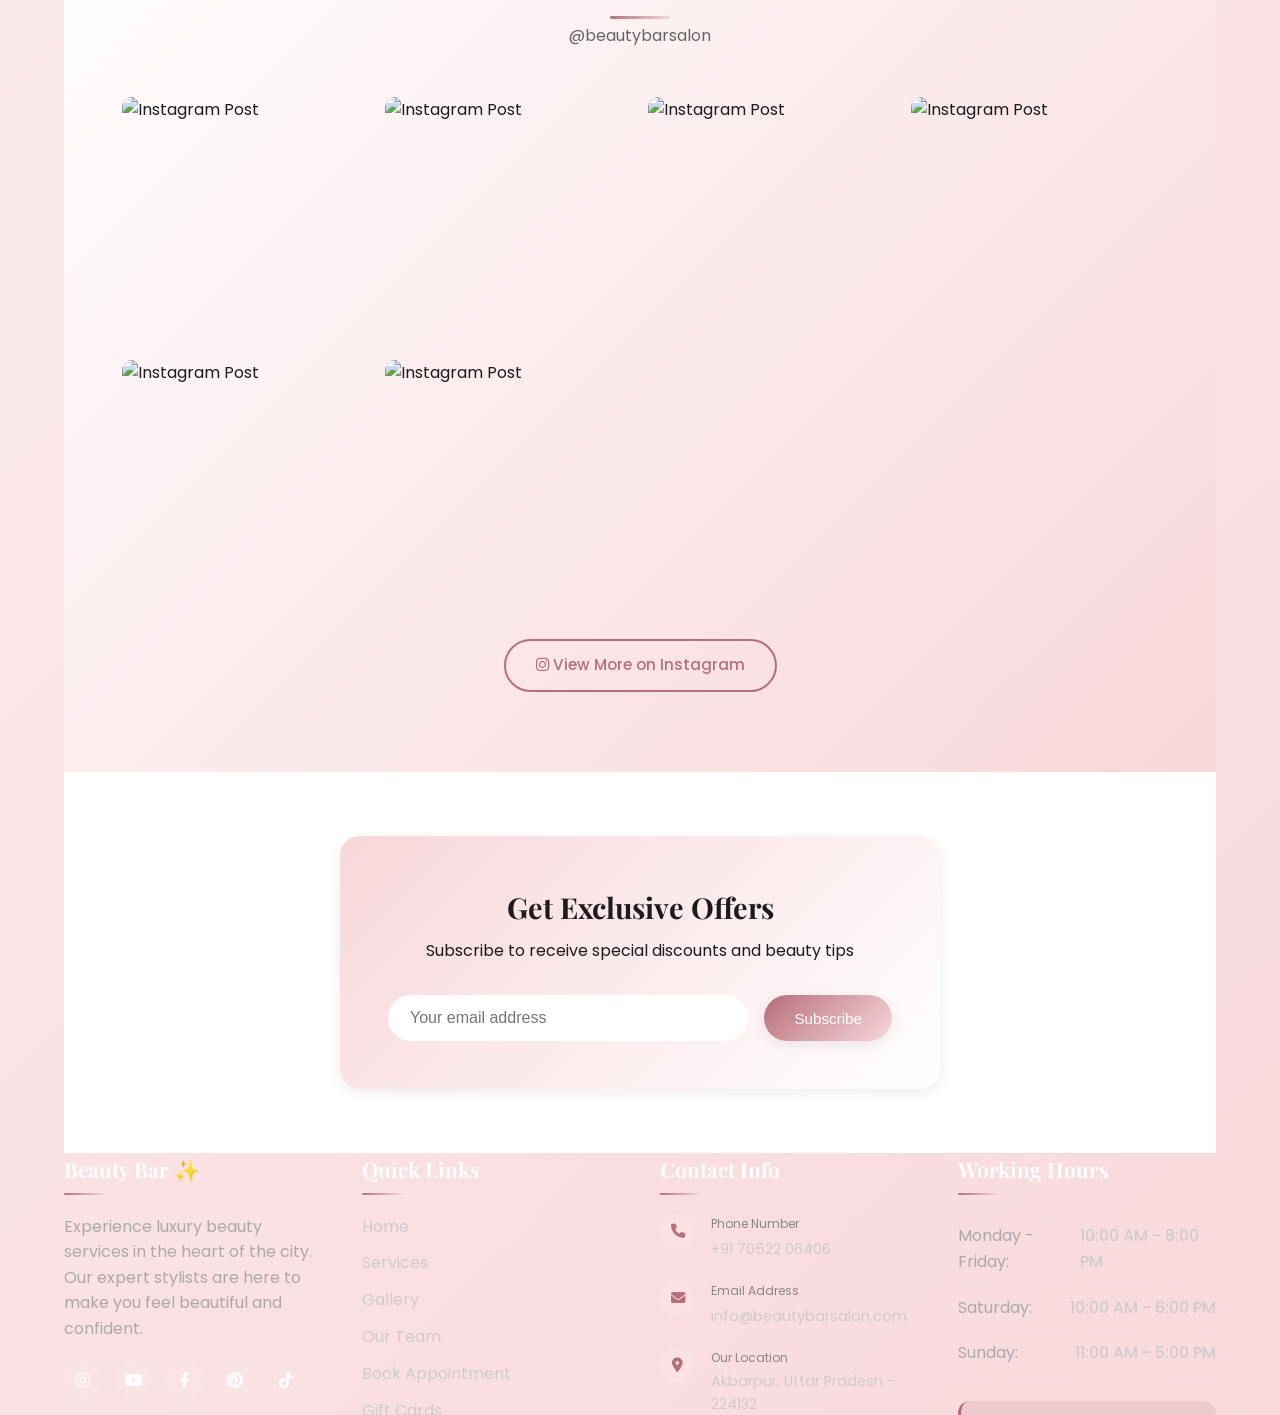
==== commit 652e8dd4: "Refactor navbar and update login button structure" ====
--- a/index.html
+++ b/index.html
@@ -31,42 +31,39 @@
     <!-- ============================================
          NAVBAR SECTION
     ============================================ -->
-    <nav class="navbar">
-        <!-- Hamburger Menu - LEFT SIDE -->
-        <div class="hamburger" id="hamburgerMenu">
-            <div class="bar"></div>
-            <div class="bar"></div>
-            <div class="bar"></div>
-        </div>
-        
-        <!-- Logo - CENTER -->
-        <a href="index.html" class="logo">Beauty Bar ✨</a>
-        
-        <!-- Mobile Login Button - RIGHT SIDE -->
-        <div class="login-mobile">
-    <button class="btn btn-outline" id="customerLoginBtnMobile">Login</button>
-        </div>  
-        <!-- Navigation Links -->
-        <div class="nav-links" id="navLinks">
-            <a href="index.html">Home</a>
-            <a href="#services">Services</a>
-            <a href="#gallery">Gallery</a>
-            <a href="#team">Our Team</a>
-            <a href="booking.html">Book Now</a>
-            <a href="gift-card.html">Gift Cards</a>
-            <a href="history.html">My Bookings</a>
-            
-            <div class="social-nav">
-                <a href="https://www.instagram.com/sandhya.rathi6921" class="social-icon" target="_blank"><i class="fab fa-instagram"></i></a>
-                <a href="#" class="social-icon" target="_blank"><i class="fab fa-youtube"></i></a>
-                <a href="#" class="social-icon" target="_blank"><i class="fab fa-facebook-f"></i></a>
-            </div>
-            
-        <button class="btn btn-outline" id="customerLoginBtn">
-    <i class="fas fa-sign-in-alt"></i> Login
-        </button>
-        </div>
-    </nav>
+<nav class="navbar">
+    <div class="hamburger" id="hamburgerMenu">
+        <div class="bar"></div>
+        <div class="bar"></div>
+        <div class="bar"></div>
+    </div>
+    
+    <a href="index.html" class="logo">Beauty Bar ✨</a>
+    
+    <!-- Mobile Login Button -->
+    <div class="login-mobile">
+        <button class="btn btn-outline" id="customerLoginBtnMobile">Login</button>
+    </div>
+    
+    <div class="nav-links" id="navLinks">
+        <a href="index.html">Home</a>
+        <a href="#services">Services</a>
+        <a href="#gallery">Gallery</a>
+        <a href="#team">Our Team</a>
+        <a href="booking.html">Book Now</a>
+        <a href="gift-card.html">Gift Cards</a>
+        <a href="history.html">My Bookings</a>
+        
+        <div class="social-nav">
+            <a href="#" class="social-icon"><i class="fab fa-instagram"></i></a>
+            <a href="#" class="social-icon"><i class="fab fa-youtube"></i></a>
+            <a href="#" class="social-icon"><i class="fab fa-facebook-f"></i></a>
+        </div>
+        
+        <!-- Desktop Login Button -->
+        <button class="btn btn-outline" id="customerLoginBtn">Login</button>
+    </div>
+</nav>
 
     <!-- Floating WhatsApp Button -->
     <a href="https://wa.me/917052206406?text=Hello%20Beauty%20Bar%20Salon%2C%20I%20want%20to%20book%20an%20appointment" class="whatsapp-float" target="_blank">
@@ -85,7 +82,7 @@
 <section class="hero" style="background-image: linear-gradient(rgba(0, 0, 0, 0.5), rgba(0, 0, 0, 0.5)), url('https://images.pexels.com/photos/3992872/pexels-photo-3992872.jpeg?w=1920&h=1080&fit=crop'); background-size: cover; background-position: center; background-repeat: no-repeat;">
     <div class="hero-content">
         <h1>Where Beauty <span>Meets Luxury</span></h1>
-        <p>Experience premium salon services in an elegant atmosphere. Book your appointment today and get 30% off on your first visit!</p>
+  <p>Experience premium salon services in an elegant atmosphere. Book your appointment today and get 30% off on your first visit!</p>
         <div class="hero-buttons">
             <a href="booking.html" class="btn btn-primary">Book Appointment</a>
             <a href="#gallery" class="btn btn-outline">View Gallery</a>
@@ -420,8 +417,7 @@
         </div>
     </div>
   </footer>
-<!-- Login Modal -->
-    <!-- ============================================
+<!-- ============================================
      CUSTOMER LOGIN MODAL
 ============================================ -->
 <div class="modal" id="customerLoginModal">
@@ -483,7 +479,7 @@
          SCRIPTS (Load in correct order)
     ============================================ -->
     <script src="js/data-service.js"></script>
-    <script src="js/auth.js"></script>
+    <script src="js/customer-auth.js"></script> 
     <script src="js/main.js"></script>
     <script src="js/gallery.js"></script>
     <script src="js/booking.js"></script>
